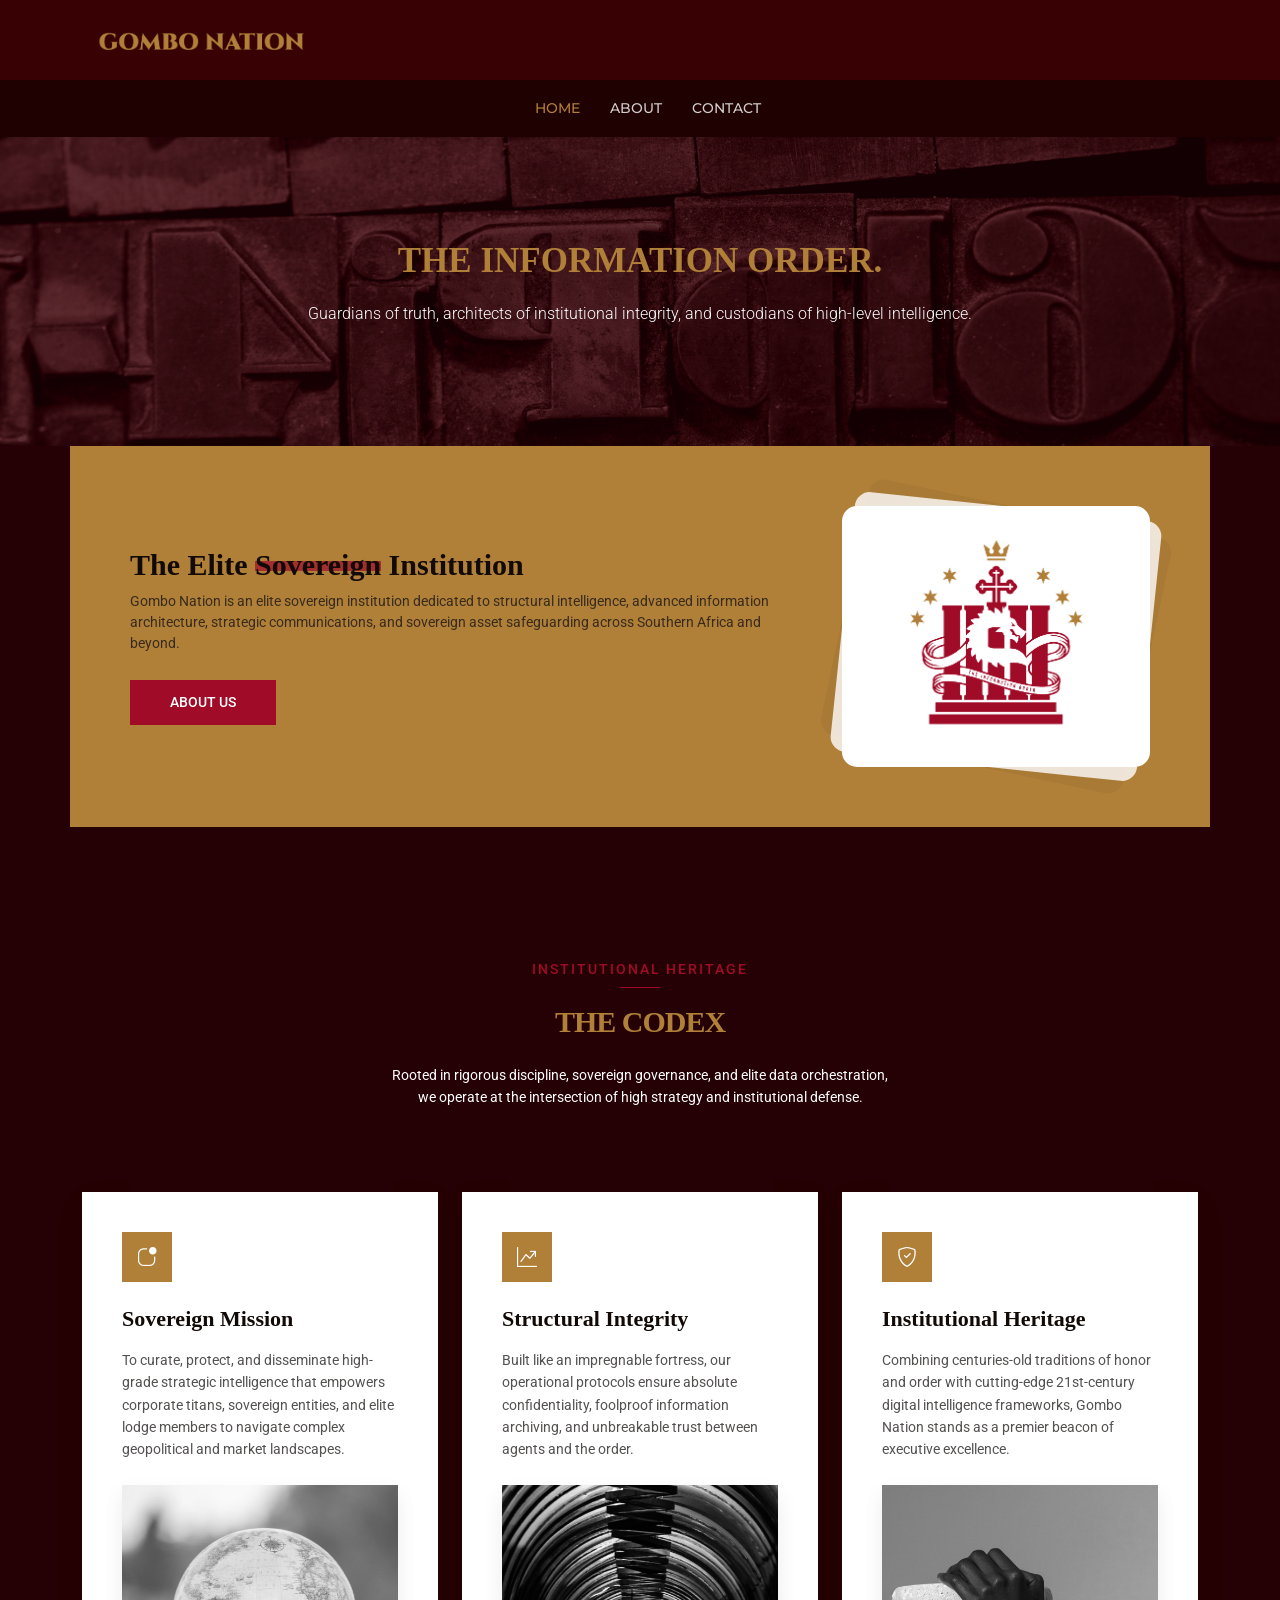
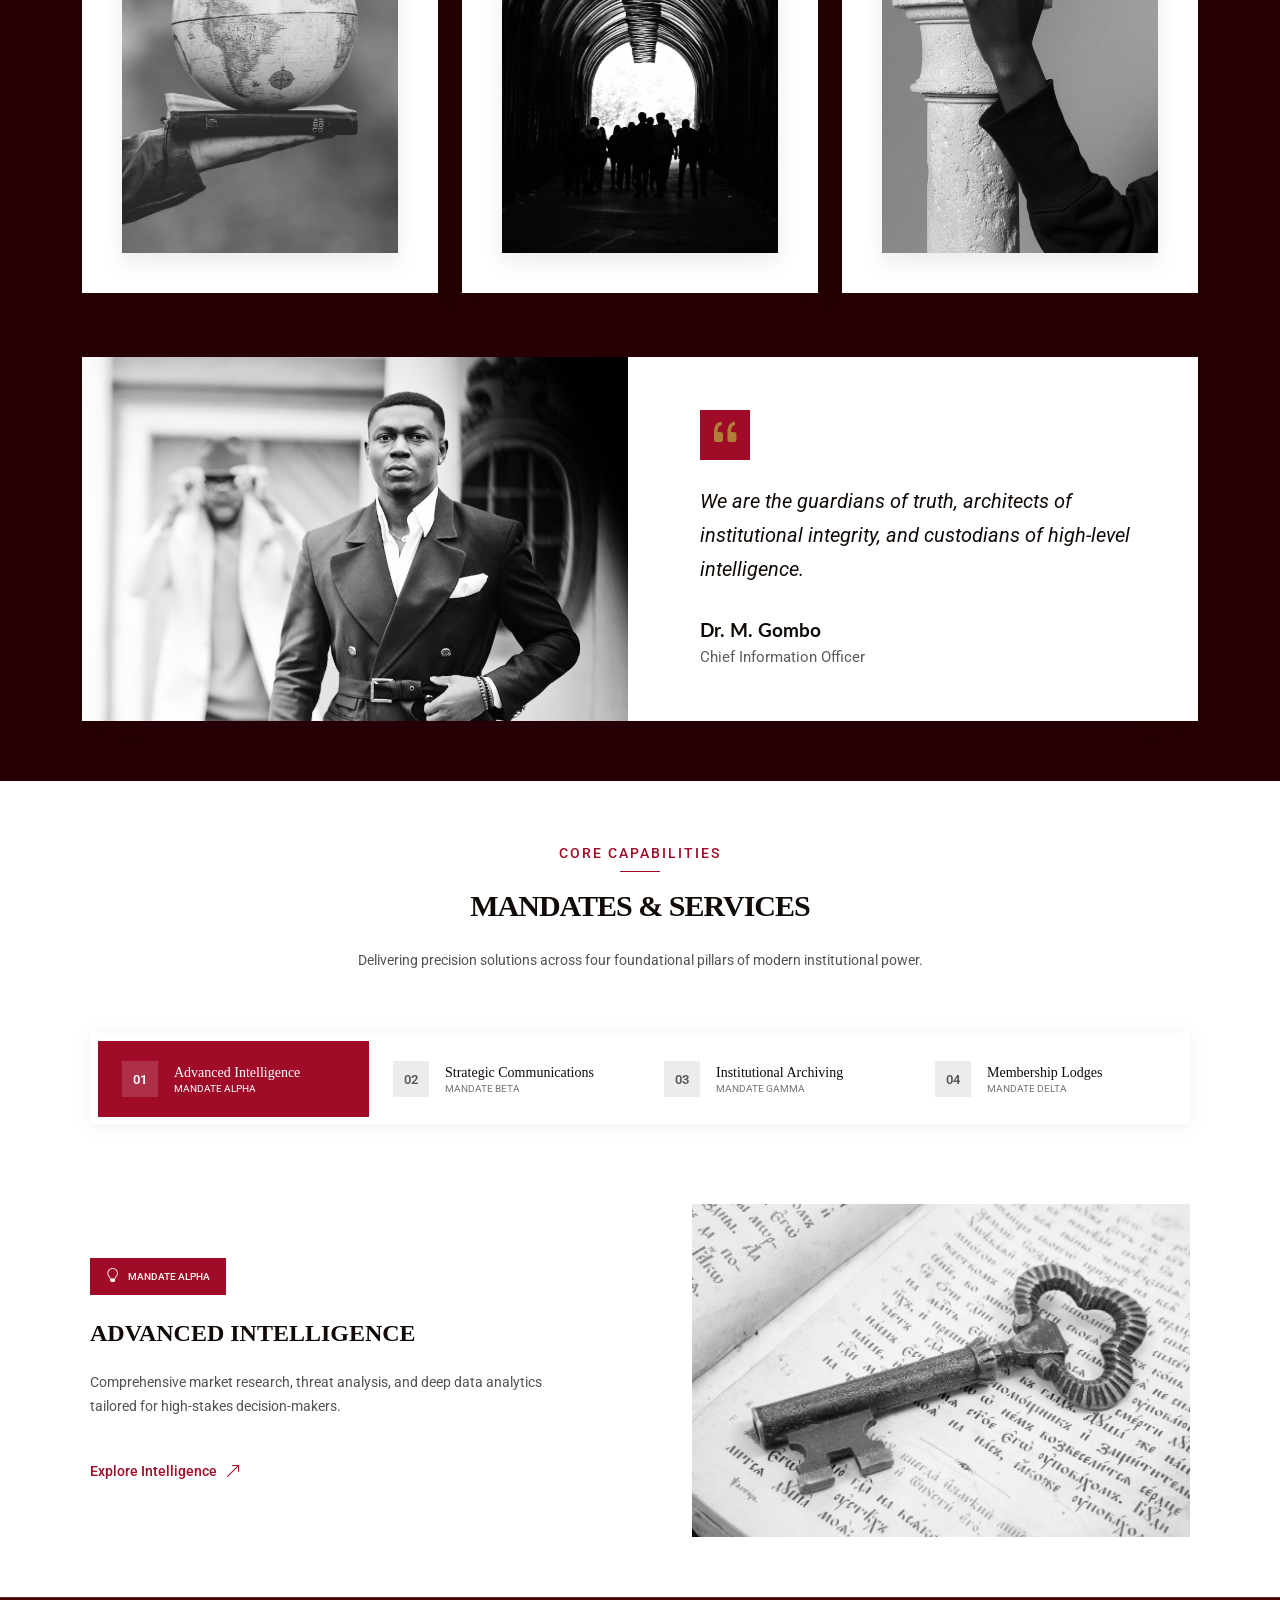
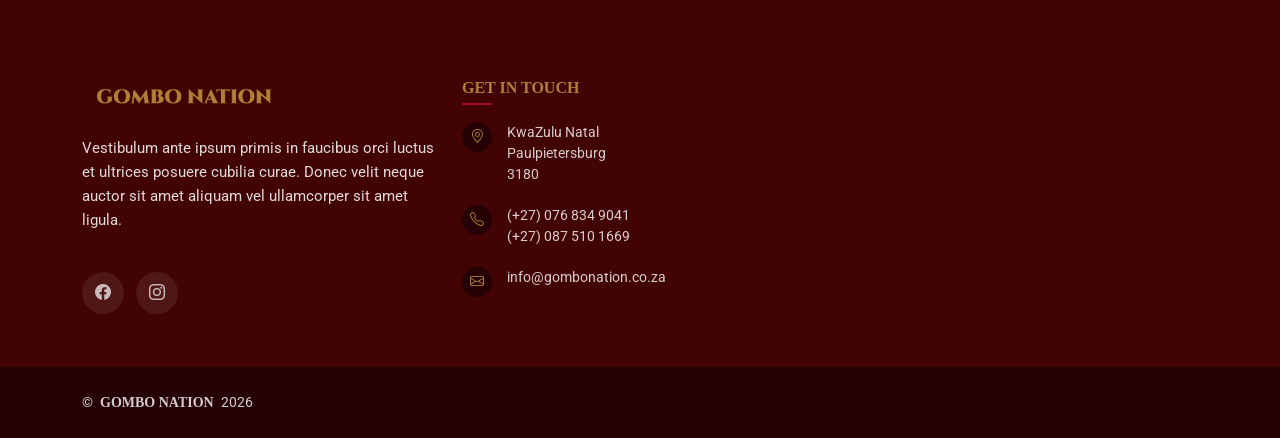
==== index.html @ 1f368f46 "g-web install" ====
<!DOCTYPE html>
<html lang="en">

<head>
  <meta charset="utf-8">
  <meta content="width=device-width, initial-scale=1.0" name="viewport">
  <title>Gombo Nation | The Information Order</title>
  <meta name="description" content="">
  <meta name="keywords" content="">

  <!-- Favicons -->
  <link href="assets/img/favicon.png" rel="icon">
  <link href="assets/img/apple-touch-icon.png" rel="apple-touch-icon">

  <!-- Fonts -->
  <link href="https://fonts.googleapis.com" rel="preconnect">
  <link href="https://fonts.gstatic.com" rel="preconnect" crossorigin>
  <link href="https://fonts.googleapis.com/css2?family=Roboto:ital,wght@0,100;0,300;0,400;0,500;0,700;0,900;1,100;1,300;1,400;1,500;1,700;1,900&family=Montserrat:ital,wght@0,100;0,200;0,300;0,400;0,500;0,600;0,700;0,800;0,900;1,100;1,200;1,300;1,400;1,500;1,600;1,700;1,800;1,900&family=Lato:ital,wght@0,100;0,300;0,400;0,700;0,900;1,100;1,300;1,400;1,700;1,900&display=swap" rel="stylesheet">

  <!-- Vendor CSS Files -->
  <link href="assets/vendor/bootstrap/css/bootstrap.min.css" rel="stylesheet">
  <link href="assets/vendor/bootstrap-icons/bootstrap-icons.css" rel="stylesheet">
  <link href="assets/vendor/aos/aos.css" rel="stylesheet">
  <link href="assets/vendor/swiper/swiper-bundle.min.css" rel="stylesheet">
  <link href="assets/vendor/glightbox/css/glightbox.min.css" rel="stylesheet">

  <!-- Main CSS File -->
  <link href="assets/css/main.css" rel="stylesheet">

</head>

<body class="index-page">

  <header id="header" class="header fixed-top">
    <div class="container-fluid container-xl position-relative">
      <div class="top-row d-flex align-items-center justify-content-between">
        <a href="index.html" class="logo d-flex align-items-center">
          <img src="assets/img/gnation-workmark.png" alt="gombo-nation-logo">
        </a>
      </div>
    </div>

    <div class="nav-wrap">
      <div class="container d-flex justify-content-center position-relative">
        <nav id="navmenu" class="navmenu">
          <ul style="text-transform: uppercase;">
            <li><a href="index.html" class="active">Home</a></li>
            <li><a href="about.html">About</a></li>
            <li><a href="contact.html">Contact</a></li>
          </ul>
          <i class="mobile-nav-toggle d-xl-none bi bi-list"></i>
        </nav>
      </div>
    </div>

  </header>

  <main class="main">

    <!-- Page Title -->
    <div class="page-title dark-background" data-aos="fade" style="background-image: url(assets/img/gnation-brand-bg-2.jpg);">
      <div class="container position-relative">
        <h1>The Information Order.</h1>
        <p class="statement">Guardians of truth, architects of institutional integrity, and custodians of high-level intelligence.</p>
      </div>
    </div><!-- End Page Title -->

    <!-- Call To Action Section -->
    <section id="call-to-action" class="call-to-action section">
      <div class="container" data-aos="zoom-out">
        <div class="row g-5">

          <div class="col-lg-8 col-md-6 content d-flex flex-column justify-content-center order-last order-md-first">
            <h3>The Elite <em>Sovereign</em> Institution</h3>
            <p>Gombo Nation is an elite sovereign institution dedicated to structural intelligence, advanced information architecture, strategic communications, and sovereign asset safeguarding across Southern Africa and beyond.</p>
            <a class="cta-btn align-self-start" href="about.html">About Us</a>
          </div>

          <div class="col-lg-4 col-md-6 order-first order-md-last d-flex align-items-center">
            <div class="img">
              <img src="assets/img/gombo-nation-official-logo-white.png" alt="gombo-nation-logo" class="img-fluid">
            </div>
          </div>

        </div>
      </div>
    </section><!-- /Call To Action Section -->

     <!-- Features Cards Section -->
    <section id="features-cards" class="features-cards section">

      <!-- Section Title -->
      <div class="container section-title" data-aos="fade-up">
        <span class="subtitle">Institutional Heritage</span>
        <h2>The Codex</h2>
        <p style="font-size: 14px;color:#ffffff;">Rooted in rigorous discipline, sovereign governance, and elite data orchestration, we operate at the intersection of high strategy and institutional defense.</p>
      </div><!-- End Section Title -->

      <div class="container" data-aos="fade-up" data-aos-delay="100">

        <div class="row g-4">
          <div class="col-lg-4" data-aos="fade-up" data-aos-delay="150">
            <div class="feature-card">
              <div class="feature-icon">
                <i class="bi bi-app-indicator"></i>
              </div>
              <h3>Sovereign Mission</h3>
              <p>To curate, protect, and disseminate high-grade strategic intelligence that empowers corporate titans, sovereign entities, and elite lodge members to navigate complex geopolitical and market landscapes.</p>
              <!-- <ul class="feature-benefits">
                <li><i class="bi bi-check-circle-fill"></i> Real-time data visualization</li>
                <li><i class="bi bi-check-circle-fill"></i> Customizable widgets</li>
                <li><i class="bi bi-check-circle-fill"></i> Interactive reports</li>
              </ul> -->
              <div class="feature-image">
                <img src="assets/img/the-codex-1.jpg" alt="Dashboard Interface" class="img-fluid" loading="lazy">
              </div>
            </div>
          </div>

          <div class="col-lg-4" data-aos="fade-up" data-aos-delay="200">
            <div class="feature-card">
              <div class="feature-icon">
                <i class="bi bi-graph-up-arrow"></i>
              </div>
              <h3>Structural Integrity</h3>
              <p>Built like an impregnable fortress, our operational protocols ensure absolute confidentiality, foolproof information archiving, and unbreakable trust between agents and the order.</p>
              <!-- <ul class="feature-benefits">
                <li><i class="bi bi-check-circle-fill"></i> Predictive analysis</li>
                <li><i class="bi bi-check-circle-fill"></i> Custom reporting</li>
                <li><i class="bi bi-check-circle-fill"></i> Data exploration</li>
              </ul> -->
              <div class="feature-image">
                <img src="assets/img/the-codex-2.jpg" alt="Analytics Tools" class="img-fluid" loading="lazy">
              </div>
            </div>
          </div>

          <div class="col-lg-4" data-aos="fade-up" data-aos-delay="250">
            <div class="feature-card">
              <div class="feature-icon">
                <i class="bi bi-shield-check"></i>
              </div>
              <h3>Institutional Heritage</h3>
              <p>Combining centuries-old traditions of honor and order with cutting-edge 21st-century digital intelligence frameworks, Gombo Nation stands as a premier beacon of executive excellence.</p>
              <!-- <ul class="feature-benefits">
                <li><i class="bi bi-check-circle-fill"></i> End-to-end encryption</li>
                <li><i class="bi bi-check-circle-fill"></i> Advanced access control</li>
                <li><i class="bi bi-check-circle-fill"></i> Compliance monitoring</li>
              </ul> -->
              <div class="feature-image">
                <img src="assets/img/the-codex-3.jpg" alt="Security Features" class="img-fluid" loading="lazy">
              </div>
            </div>
          </div>
        </div>

        <div class="feature-testimonial" data-aos="fade-up" data-aos-delay="300">
          <div class="row align-items-center">
            <div class="col-lg-6" data-aos="zoom-in">
              <div class="testimonial-image">
                <img src="assets/img/the-codex-4.jpg" alt="Testimonial" class="img-fluid">
              </div>
            </div>
            <div class="col-lg-6" data-aos="fade-up" data-aos-delay="200">
              <div class="testimonial-content">
                <div class="quote-icon">
                  <i class="bi bi-quote"></i>
                </div>
                <p>We are the guardians of truth, architects of institutional integrity, and custodians of high-level intelligence.</p>
                <div class="testimonial-author">
                  <h4>Dr. M. Gombo</h4>
                  <span>Chief Information Officer</span>
                </div>
              </div>
            </div>
          </div>
        </div>

      </div>

    </section><!-- /Features Cards Section -->

    <!-- Features Section -->
    <section id="features" class="features section">

      <!-- Section Title -->
      <div class="container section-title" data-aos="fade-up">
        <span class="subtitle">Core Capabilities</span>
        <h2>Mandates & Services</h2>
        <p>Delivering precision solutions across four foundational pillars of modern institutional power.</p>
      </div><!-- End Section Title -->

      <div class="container" data-aos="fade-up" data-aos-delay="100">

        <div class="tabs-wrapper">
          <div class="tabs-header" data-aos="fade-up" data-aos-delay="200">
            <ul class="nav nav-tabs">
              <li class="nav-item">
                <a class="nav-link active show" data-bs-toggle="tab" data-bs-target="#features-tab-1">
                  <div class="tab-content-preview">
                    <span class="tab-number">01</span>
                    <div class="tab-text">
                      <h6>Advanced Intelligence</h6>
                      <small>Mandate Alpha</small>
                    </div>
                  </div>
                </a>
              </li>
              <li class="nav-item">
                <a class="nav-link" data-bs-toggle="tab" data-bs-target="#features-tab-2">
                  <div class="tab-content-preview">
                    <span class="tab-number">02</span>
                    <div class="tab-text">
                      <h6>Strategic Communications</h6>
                      <small>Mandate Beta</small>
                    </div>
                  </div>
                </a>
              </li>
              <li class="nav-item">
                <a class="nav-link" data-bs-toggle="tab" data-bs-target="#features-tab-3">
                  <div class="tab-content-preview">
                    <span class="tab-number">03</span>
                    <div class="tab-text">
                      <h6>Institutional Archiving</h6>
                      <small>Mandate Gamma</small>
                    </div>
                  </div>
                </a>
              </li>
              <li class="nav-item">
                <a class="nav-link" data-bs-toggle="tab" data-bs-target="#features-tab-4">
                  <div class="tab-content-preview">
                    <span class="tab-number">04</span>
                    <div class="tab-text">
                      <h6>Membership Lodges</h6>
                      <small>Mandate Delta</small>
                    </div>
                  </div>
                </a>
              </li>
            </ul>
          </div>

          <div class="tab-content" data-aos="fade-up" data-aos-delay="300">

            <div class="tab-pane fade active show" id="features-tab-1">
              <div class="row align-items-center">
                <div class="col-lg-6">
                  <div class="content-area">
                    <div class="content-badge">
                      <i class="bi bi-lightbulb"></i>
                      <span>Mandate Alpha</span>
                    </div>
                    <h3>Advanced Intelligence</h3>
                    <p>Comprehensive market research, threat analysis, and deep data analytics tailored for high-stakes decision-makers.</p>

                    <a href="#" class="explore-link">
                      Explore Intelligence <i class="bi bi-arrow-up-right"></i>
                    </a>
                  </div>
                </div>
                <div class="col-lg-6">
                  <div class="visual-content">
                    <img src="assets/img/mandates-1.jpg" alt="" class="img-fluid">
                  </div>
                </div>
              </div>
            </div>

            <div class="tab-pane fade" id="features-tab-2">
              <div class="row align-items-center">
                <div class="col-lg-6">
                  <div class="content-area">
                    <div class="content-badge">
                      <i class="bi bi-compass"></i>
                      <span>Mandate Beta</span>
                    </div>
                    <h3>Strategic Communications</h3>
                    <p>Executive brand positioning, crisis management messaging, and sovereign-grade public relations orchestration.</p>

                    <a href="#" class="explore-link">
                      View Strategy <i class="bi bi-arrow-up-right"></i>
                    </a>
                  </div>
                </div>
                <div class="col-lg-6">
                  <div class="visual-content">
                    <img src="assets/img/mandates-2.jpg" alt="" class="img-fluid">
                  </div>
                </div>
              </div>
            </div>

            <div class="tab-pane fade" id="features-tab-3">
              <div class="row align-items-center">
                <div class="col-lg-6">
                  <div class="content-area">
                    <div class="content-badge">
                      <i class="bi bi-speedometer2"></i>
                      <span>Mandate Gamma</span>
                    </div>
                    <h3>Institutional Archiving</h3>
                    <p>Secure document curation, historical ledger preservation, and encrypted digital vault management systems.</p>

                     <a href="#" class="explore-link">
                      Check Performance <i class="bi bi-arrow-up-right"></i>
                    </a>
                  </div>
                </div>
                <div class="col-lg-6">
                  <div class="visual-content">
                    <img src="assets/img/mandates-3.jpg" alt="" class="img-fluid">
                  </div>
                </div>
              </div>
            </div>

            <div class="tab-pane fade" id="features-tab-4">
              <div class="row align-items-center">
                <div class="col-lg-6">
                  <div class="content-area">
                    <div class="content-badge">
                      <i class="bi bi-puzzle"></i>
                      <span>Mandate Delta</span>
                    </div>
                    <h3>Membership Lodges</h3>
                    <p>Exclusive network administration, agent credentialing, and high-level stakeholder summits across Southern Africa.</p>

                    <a href="#" class="explore-link">
                      Start Integration <i class="bi bi-arrow-up-right"></i>
                    </a>
                  </div>
                </div>
                <div class="col-lg-6">
                  <div class="visual-content">
                    <img src="assets/img/mandates-4.jpg" alt="" class="img-fluid">
                  </div>
                </div>
              </div>
            </div>

          </div>
        </div>

      </div>

    </section><!-- /Features Section -->

  </main>

  <footer id="footer" class="footer dark-background">

    <div class="container">
      <div class="row gy-5">

        <div class="col-lg-4">
          <div class="footer-content">
            <a href="index.html" class="logo d-flex align-items-center mb-4">
             <img src="assets/img/gnation-workmark.png" style="width:200px;" alt="gombo-nation-logo">
            </a>
            <p class="mb-4">Vestibulum ante ipsum primis in faucibus orci luctus et ultrices posuere cubilia curae. Donec velit neque auctor sit amet aliquam vel ullamcorper sit amet ligula.</p>
          
           <div class="social-links">
              <a href="#"><i class="bi bi-facebook"></i></a>
              <a href="#"><i class="bi bi-instagram"></i></a>
            </div>
          </div>
        </div>

        <div class="col-lg-4">
          <div class="footer-contact">
            <h4>Get in Touch</h4>
            <div class="contact-item">
              <div class="contact-icon">
                <i class="bi bi-geo-alt"></i>
              </div>
              <div class="contact-info">
                <p>KwaZulu Natal<br>Paulpietersburg<br>3180</p>
              </div>
            </div>

            <div class="contact-item">
              <div class="contact-icon">
                <i class="bi bi-telephone"></i>
              </div>
              <div class="contact-info">
                <p>(+27) 076 834 9041</p>
                <p> (+27) 087 510 1669</p>
              </div>
            </div>

            <div class="contact-item">
              <div class="contact-icon">
                <i class="bi bi-envelope"></i>
              </div>
              <div class="contact-info">
                <p>info@gombonation.co.za</p>
              </div>
            </div>

          </div>
        </div>

      </div>
    </div>

    <div class="footer-bottom">
      <div class="container">
        <div class="row align-items-center">
          <div class="col-lg-6">
            <div class="copyright">
              <p>© <strong class="px-1 sitename" style="font-family: Georgia, 'Times New Roman', Times, serif;text-transform: uppercase;">Gombo Nation</strong> <span>2026</span></p>
            </div>
          </div>
        </div>
      </div>
    </div>

  </footer>

  <!-- Scroll Top -->
  <a href="#" id="scroll-top" class="scroll-top d-flex align-items-center justify-content-center"><i class="bi bi-arrow-up-short"></i></a>

  <!-- Preloader -->
  <div id="preloader"></div>

  <!-- Vendor JS Files -->
  <script src="assets/vendor/bootstrap/js/bootstrap.bundle.min.js"></script>
  <script src="assets/vendor/php-email-form/validate.js"></script>
  <script src="assets/vendor/aos/aos.js"></script>
  <script src="assets/vendor/purecounter/purecounter_vanilla.js"></script>
  <script src="assets/vendor/swiper/swiper-bundle.min.js"></script>
  <script src="assets/vendor/imagesloaded/imagesloaded.pkgd.min.js"></script>
  <script src="assets/vendor/isotope-layout/isotope.pkgd.min.js"></script>
  <script src="assets/vendor/glightbox/js/glightbox.min.js"></script>

  <!-- Main JS File -->
  <script src="assets/js/main.js"></script>

</body>

</html>
---- assets/css/main.css ----
/*--------------------------------------------------------------
# Font & Color Variables
# Help: https://bootstrapmade.com/color-system/
--------------------------------------------------------------*/
/* Fonts */
:root {
  --default-font: "Roboto",  system-ui, -apple-system, "Segoe UI", Roboto, "Helvetica Neue", Arial, "Noto Sans", "Liberation Sans", sans-serif, "Apple Color Emoji", "Segoe UI Emoji", "Segoe UI Symbol", "Noto Color Emoji";
  --heading-font: "Lato",  sans-serif;
  --nav-font: "Montserrat",  sans-serif;
}

/* Global Colors - The following color variables are used throughout the website. Updating them here will change the color scheme of the entire website */
:root { 
  --background-color: #ffffff; /* Background color for the entire website, including individual sections */
  --default-color: #1a1715; /* Default color used for the majority of the text content across the entire website */
  --heading-color: #110a06; /* Color for headings, subheadings and title throughout the website */
  --accent-color: #a00b28; /* Accent color that represents your brand on the website. It's used for buttons, links, and other elements that need to stand out */
  --surface-color: #ffffff; /* The surface color is used as a background of boxed elements within sections, such as cards, icon boxes, or other elements that require a visual separation from the global background. */
  --contrast-color: #ffffff; /* Contrast color for text, ensuring readability against backgrounds of accent, heading, or default colors. */
}

/* Nav Menu Colors - The following color variables are used specifically for the navigation menu. They are separate from the global colors to allow for more customization options */
:root {
  --nav-color: rgba(255, 255, 255, 0.8);  /* The default color of the main navmenu links */
  --nav-hover-color: #a00b28; /* Applied to main navmenu links when they are hovered over or active */
  --nav-mobile-background-color: #ffffff; /* Used as the background color for mobile navigation menu */
  --nav-dropdown-background-color: #ffffff; /* Used as the background color for dropdown items that appear when hovering over primary navigation items */
  --nav-dropdown-color: #1a1715; /* Used for navigation links of the dropdown items in the navigation menu. */
  --nav-dropdown-hover-color: #a00b28; /* Similar to --nav-hover-color, this color is applied to dropdown navigation links when they are hovered over. */
}

/* Color Presets - These classes override global colors when applied to any section or element, providing reuse of the sam color scheme. */

.light-background {
  --background-color: #fffaf2;
  --surface-color: #ffffff;
}

.dark-background {
  --background-color: #410303;
  --default-color: #ffffff;
  --heading-color: #ffffff;
  --surface-color: #252626;
  --contrast-color: #ffffff;
}

/* Smooth scroll */
:root {
  scroll-behavior: smooth;
}

/*--------------------------------------------------------------
# General Styling & Shared Classes
--------------------------------------------------------------*/
body {
  color: var(--default-color);
  background-color: var(--background-color);
  font-family: var(--default-font);
}

a {
  color: var(--accent-color);
  text-decoration: none;
  transition: 0.3s;
}

a:hover {
  color: color-mix(in srgb, var(--accent-color), transparent 25%);
  text-decoration: none;
}

h1,
h2,
h3,
h4,
h5,
h6 {
  color: var(--heading-color);
  font-family: var(--heading-font);
}

/*--------------------------------------------------------------
# Global Header
--------------------------------------------------------------*/
.header {
  --background-color: rgba(255, 255, 255, 0);
  --default-color: #ffffff;
  --heading-color: #ffffff;
  color: var(--default-color);
  background-color: #380205;
  transition: all 0.5s;
  z-index: 997;
  padding: 20px 0 0 0;
}

.header .top-row {
  padding-bottom: 10px;
}

.header .top-row .logo {
  text-decoration: none;
}

.header .top-row .logo img {
  max-height: 40px;
  margin-right: 10px;
}

.header .top-row .logo .sitename {
  font-size: 28px;
  font-weight: 400;
  color: var(--heading-color);
  font-family: var(--heading-font);
  margin: 0;
}

.header .social-links a {
  color: var(--heading-color);
  padding: 0 8px;
  display: inline-block;
  font-size: 18px;
  transition: 0.3s;
}

.header .social-links a:hover {
  color: var(--accent-color);
}

@media (max-width: 1200px) {
  .header .social-links {
    padding-right: 40px;
  }
}

.header .nav-wrap {
  background-color: color-mix(in srgb, #070000, transparent 50%);
  margin-top: 10px;
  display: flex;
  justify-content: center;
}

.header .mobile-nav-toggle {
  position: fixed;
  top: 20px;
  right: 5px;
}

/* Global Header on Scroll
------------------------------*/
.scrolled .header {
  --background-color: #1a1715;
}

/*--------------------------------------------------------------
# Navigation Menu
--------------------------------------------------------------*/
/* Navmenu - Desktop */
@media (min-width: 1200px) {
  .navmenu {
    padding: 0;
  }

  .navmenu ul {
    margin: 0;
    padding: 0;
    display: flex;
    list-style: none;
    align-items: center;
  }

  .navmenu li {
    position: relative;
  }

  .navmenu a,
  .navmenu a:focus {
    color: var(--nav-color);
    padding: 18px 15px;
    font-size: 14px;
    font-family: var(--nav-font);
    text-transform: uppercase;
    font-weight: 500;
    display: flex;
    align-items: center;
    justify-content: space-between;
    white-space: nowrap;
    transition: 0.3s;
  }

  .navmenu a i,
  .navmenu a:focus i {
    font-size: 14px;
    line-height: 0;
    margin-left: 5px;
    transition: 0.3s;
  }

  .navmenu li:last-child a {
    padding-right: 0;
  }

  .navmenu li:hover>a,
  .navmenu .active,
  .navmenu .active:focus {
    color: #b07f38;
  }

  .navmenu .dropdown ul {
    margin: 0;
    padding: 10px 0;
    background: var(--nav-dropdown-background-color);
    display: block;
    position: absolute;
    visibility: hidden;
    left: 14px;
    top: 130%;
    opacity: 0;
    transition: 0.3s;
    border-radius: 4px;
    z-index: 99;
    box-shadow: 0px 0px 30px rgba(0, 0, 0, 0.1);
  }

  .navmenu .dropdown ul li {
    min-width: 200px;
  }

  .navmenu .dropdown ul a {
    padding: 10px 20px;
    font-size: 14px;
     text-transform: uppercase;
    color: #b07f38;
  }

  .navmenu .dropdown ul a i {
    font-size: 14px;
  }

  .navmenu .dropdown ul a:hover,
  .navmenu .dropdown ul .active:hover,
  .navmenu .dropdown ul li:hover>a {
    color: #b07f38;
  }

  .navmenu .dropdown:hover>ul {
    opacity: 1;
    top: 100%;
    visibility: visible;
  }

  .navmenu .dropdown .dropdown ul {
    top: 0;
    left: -90%;
    visibility: hidden;
  }

  .navmenu .dropdown .dropdown:hover>ul {
    opacity: 1;
    top: 0;
    left: -100%;
    visibility: visible;
  }
}

/* Navmenu - Mobile */
@media (max-width: 1199px) {
  .mobile-nav-toggle {
    color: var(--nav-color);
    font-size: 28px;
    line-height: 0;
    margin-right: 10px;
    cursor: pointer;
    transition: color 0.3s;
  }

  .navmenu {
    padding: 0;
    z-index: 9997;
  }

  .navmenu ul {
    display: none;
    list-style: none;
    position: absolute;
    inset: 60px 20px 20px 20px;
    padding: 10px 0;
    margin: 0;
    border-radius: 6px;
    background-color:#380205;
    overflow-y: auto;
    transition: 0.3s;
    z-index: 9998;
    box-shadow: 0px 0px 30px rgba(0, 0, 0, 0.1);
  }

  .navmenu a,
  .navmenu a:focus {
    color: #b07f38;
    padding: 10px 20px;
    font-family: var(--nav-font);
    text-transform: uppercase;
    font-size: 14px;
    font-weight: 500;
    display: flex;
    align-items: center;
    justify-content: space-between;
    white-space: nowrap;
    transition: 0.3s;
  }

  .navmenu a i,
  .navmenu a:focus i {
    font-size: 14px;
    line-height: 0;
    margin-left: 5px;
    width: 30px;
    height: 30px;
    display: flex;
    align-items: center;
    justify-content: center;
    border-radius: 50%;
    transition: 0.3s;
    background-color: color-mix(in srgb, var(--accent-color), transparent 90%);
  }

  .navmenu a i:hover,
  .navmenu a:focus i:hover {
    background-color: var(--accent-color);
    color: var(--contrast-color);
  }

  .navmenu a:hover,
  .navmenu .active,
  .navmenu .active:focus {
    color: var(--nav-dropdown-hover-color);
  }

  .navmenu .active i,
  .navmenu .active:focus i {
    background-color: var(--accent-color);
    color: var(--contrast-color);
    transform: rotate(180deg);
  }

  .navmenu .dropdown ul {
    position: static;
    display: none;
    z-index: 99;
    padding: 10px 0;
    margin: 10px 20px;
    background-color: var(--nav-dropdown-background-color);
    border: 1px solid color-mix(in srgb, var(--default-color), transparent 90%);
    box-shadow: none;
    transition: all 0.5s ease-in-out;
  }

  .navmenu .dropdown ul ul {
    background-color: rgba(33, 37, 41, 0.1);
  }

  .navmenu .dropdown>.dropdown-active {
    display: block;
    background-color: rgba(33, 37, 41, 0.03);
  }

  .mobile-nav-active {
    overflow: hidden;
  }

  .mobile-nav-active .mobile-nav-toggle {
    color: #fff;
    position: absolute;
    font-size: 32px;
    top: 15px;
    right: 15px;
    margin-right: 0;
    z-index: 9999;
  }

  .mobile-nav-active .navmenu {
    position: fixed;
    overflow: hidden;
    inset: 0;
    background: rgba(33, 37, 41, 0.8);
    transition: 0.3s;
  }

  .mobile-nav-active .navmenu>ul {
    display: block;
  }
}

/*--------------------------------------------------------------
# Global Footer
--------------------------------------------------------------*/
.footer {
  color: var(--default-color);
  background: var(--background-color);
  font-size: 14px;
  padding: 80px 0 0;
  position: relative;
  border-top: 1px solid color-mix(in srgb, var(--default-color), transparent 85%);
}

.footer .footer-content .logo {
  line-height: 1;
}

.footer .footer-content .logo span {
  color: var(--heading-color);
  font-size: 28px;
  font-weight: 700;
  letter-spacing: 0.5px;
  font-family: var(--heading-font);
}

.footer .footer-content p {
  font-size: 15px;
  line-height: 1.6;
  color: color-mix(in srgb, var(--default-color), transparent 15%);
}

.footer .newsletter-form {
  margin-top: 30px;
}

.footer .newsletter-form h5 {
  color: var(--heading-color);
  font-size: 16px;
  font-weight: 600;
  margin-bottom: 15px;
  font-family: var(--heading-font);
}

.footer .newsletter-form .input-group {
  position: relative;
  display: flex;
  border-radius: 50px;
  overflow: hidden;
  box-shadow: 0 2px 10px color-mix(in srgb, var(--default-color), transparent 90%);
}

.footer .newsletter-form input[type=email] {
  flex: 1;
  padding: 12px 20px;
  border: none;
  background-color: var(--surface-color);
  color: var(--default-color);
  font-size: 14px;
}

.footer .newsletter-form input[type=email]:focus {
  outline: none;
  box-shadow: none;
}

.footer .newsletter-form input[type=email]::placeholder {
  color: color-mix(in srgb, var(--default-color), transparent 60%);
}

.footer .newsletter-form .btn-subscribe {
  background-color: var(--accent-color);
  color: var(--contrast-color);
  border: none;
  padding: 12px 20px;
  cursor: pointer;
  transition: 0.3s;
}

.footer .newsletter-form .btn-subscribe:hover {
  background-color: color-mix(in srgb, var(--accent-color), black 10%);
}

.footer .newsletter-form .btn-subscribe i {
  font-size: 16px;
}

.footer .newsletter-form .loading,
.footer .newsletter-form .error-message,
.footer .newsletter-form .sent-message {
  font-size: 13px;
  margin-top: 8px;
}

.footer h4 {
  color: #b07f38;
  font-size: 16px;
  font-weight: 600;
  margin-bottom: 25px;
  position: relative;
  font-family: var(--heading-font);
  text-transform: uppercase;
  font-family: Georgia, 'Times New Roman', Times, serif;
}

.footer h4:after {
  content: "";
  position: absolute;
  left: 0;
  bottom: -8px;
  width: 30px;
  height: 2px;
  background-color: var(--accent-color);
}

.footer .footer-links ul {
  list-style: none;
  padding: 0;
  margin: 0;
}

.footer .footer-links ul li {
  padding: 8px 0;
  display: flex;
  align-items: center;
  transition: 0.3s;
}

.footer .footer-links ul li:hover {
  transform: translateX(5px);
}

.footer .footer-links ul a {
  color: color-mix(in srgb, var(--default-color), transparent 25%);
  text-decoration: none;
  display: flex;
  align-items: center;
  font-size: 14px;
  transition: 0.3s;
}

.footer .footer-links ul a:hover {
  color: var(--accent-color);
}

.footer .footer-links ul a i {
  margin-right: 8px;
  font-size: 12px;
  color: var(--accent-color);
}

.footer .footer-contact .contact-item {
  display: flex;
  align-items: flex-start;
  margin-bottom: 20px;
}

.footer .footer-contact .contact-item .contact-icon {
  width: 30px;
  height: 30px;
  background-color: #250004;
  border-radius: 50%;
  display: flex;
  align-items: center;
  justify-content: center;
  margin-right: 15px;
  flex-shrink: 0;
}

.footer .footer-contact .contact-item .contact-icon i {
  color: #b07f38;
  font-size: 14px;
  font-weight: 600;
}

.footer .footer-contact .contact-item .contact-info p {
  margin: 0;
  color: color-mix(in srgb, var(--default-color), transparent 20%);
  font-size: 14px;
  line-height: 1.5;
}

.footer .social-links {
  display: flex;
  gap: 12px;
  margin-top: 40px;
}

.footer .social-links a {
  width: 42px;
  height: 42px;
  background-color: color-mix(in srgb, var(--default-color), transparent 92%);
  color: color-mix(in srgb, var(--default-color), transparent 30%);
  display: flex;
  align-items: center;
  justify-content: center;
  border-radius: 50%;
  transition: 0.3s;
  text-decoration: none;
}

.footer .social-links a:hover {
  background-color: #410303;
  color: #b07f38;
  transform: translateY(-3px);
}

.footer .social-links a i {
  font-size: 16px;
}

.footer .footer-bottom {
  margin-top: 50px;
  padding: 25px 0;
  background-color: #250004;
}

.footer .footer-bottom .copyright p {
  margin: 0;
  font-size: 14px;
  color: color-mix(in srgb, var(--default-color), transparent 20%);
}

@media (max-width: 991px) {
  .footer .footer-bottom .copyright p {
    text-align: center;
    margin-bottom: 15px;
  }
}

.footer .footer-bottom .footer-bottom-links {
  text-align: right;
  margin-bottom: 8px;
}

@media (max-width: 991px) {
  .footer .footer-bottom .footer-bottom-links {
    text-align: center;
    margin-bottom: 10px;
  }
}

.footer .footer-bottom .footer-bottom-links a {
  color: color-mix(in srgb, var(--default-color), transparent 30%);
  font-size: 13px;
  margin-left: 20px;
  text-decoration: none;
}

.footer .footer-bottom .footer-bottom-links a:first-child {
  margin-left: 0;
}

.footer .footer-bottom .footer-bottom-links a:hover {
  color: var(--accent-color);
}

@media (max-width: 991px) {
  .footer .footer-bottom .footer-bottom-links a {
    margin: 0 10px;
  }
}

.footer .footer-bottom .credits {
  text-align: right;
  font-size: 13px;
  color: color-mix(in srgb, var(--default-color), transparent 40%);
}

@media (max-width: 991px) {
  .footer .footer-bottom .credits {
    text-align: center;
  }
}

.footer .footer-bottom .credits a {
  color: var(--accent-color);
  text-decoration: none;
}

.footer .footer-bottom .credits a:hover {
  text-decoration: underline;
}

@media (max-width: 768px) {
  .footer {
    padding: 60px 0 0;
  }

  .footer .footer-content {
    text-align: center;
    margin-bottom: 40px;
  }

  .footer .footer-links,
  .footer .footer-contact {
    margin-bottom: 40px;
  }
}

input[type=text],
input[type=email],
textarea {
  color: var(--default-color);
  background-color: var(--surface-color);
  font-size: 14px;
  border-color: color-mix(in srgb, var(--default-color), transparent 80%);
}

input[type=text]:focus,
input[type=email]:focus,
textarea:focus {
  border-color: var(--accent-color);
}

input[type=text]::placeholder,
input[type=email]::placeholder,
textarea::placeholder {
  color: color-mix(in srgb, var(--default-color), transparent 70%);
}

/*--------------------------------------------------------------
# Preloader
--------------------------------------------------------------*/
#preloader {
  position: fixed;
  inset: 0;
  z-index: 999999;
  overflow: hidden;
  background: var(--background-color);
  transition: all 0.6s ease-out;
}

#preloader:before {
  content: "";
  position: fixed;
  top: calc(50% - 30px);
  left: calc(50% - 30px);
  border: 6px solid #ffffff;
  border-color: var(--accent-color) transparent var(--accent-color) transparent;
  border-radius: 50%;
  width: 60px;
  height: 60px;
  animation: animate-preloader 1.5s linear infinite;
}

@keyframes animate-preloader {
  0% {
    transform: rotate(0deg);
  }

  100% {
    transform: rotate(360deg);
  }
}

/*--------------------------------------------------------------
# Scroll Top Button
--------------------------------------------------------------*/
.scroll-top {
  position: fixed;
  visibility: hidden;
  opacity: 0;
  right: 15px;
  bottom: 15px;
  z-index: 99999;
  background-color: var(--accent-color);
  width: 40px;
  height: 40px;
  border-radius: 4px;
  transition: all 0.4s;
}

.scroll-top i {
  font-size: 24px;
  color: var(--contrast-color);
  line-height: 0;
}

.scroll-top:hover {
  background-color: #410303;
  color: var(--contrast-color);
}

.scroll-top.active {
  visibility: visible;
  opacity: 1;
}

/*--------------------------------------------------------------
# Disable aos animation delay on mobile devices
--------------------------------------------------------------*/
@media screen and (max-width: 768px) {
  [data-aos-delay] {
    transition-delay: 0 !important;
  }
}

/*--------------------------------------------------------------
# Global Page Titles & Breadcrumbs
--------------------------------------------------------------*/
.page-title {
  color: var(--default-color);
  background-color: var(--background-color);
  background-size: cover;
  background-position: center;
  background-repeat: no-repeat;
  padding: 200px 0 80px 0;
  text-align: center;
  position: relative;
}

.page-title:before {
  content: "";
  background-color: color-mix(in srgb, #250004, transparent 50%);
  position: absolute;
  inset: 0;
}

.page-title h1 {
  color: #b07f38;
  font-size: 35px;
  font-weight: 600;
  margin-top: 40px;
  margin-bottom: 20px;
  font-family: Georgia, 'Times New Roman', Times, serif !important;
  text-transform: uppercase;
}

.page-title p {
  font-weight: 300;
  margin-bottom: 40px;
}

/* .page-title .statement {
  margin-bottom: 200px;
} */

.page-title .breadcrumbs ol {
  display: flex;
  flex-wrap: wrap;
  list-style: none;
  justify-content: center;
  padding: 0;
  margin: 0;
  font-size: 12px;
  font-weight: 400;
  margin-top: 60px;
  margin-bottom: 60px;
  text-transform: uppercase;
}

.page-title .breadcrumbs ol li+li {
  padding-left: 10px;
}

.page-title .breadcrumbs ol li+li::before {
  content: "/";
  display: inline-block;
  padding-right: 10px;
  color: color-mix(in srgb, var(--default-color), transparent 50%);
}

/*--------------------------------------------------------------
# Global Sections
--------------------------------------------------------------*/
section,
.section {
  color: var(--default-color);
  background-color: var(--background-color);
  padding: 60px 0;
  scroll-margin-top: 133px;
  overflow: clip;
}

@media (max-width: 1199px) {

  section,
  .section {
    scroll-margin-top: 73px;
  }
}

/*--------------------------------------------------------------
# Global Section Titles
--------------------------------------------------------------*/
.section-title {
  text-align: center;
  padding-bottom: 60px;
  position: relative;
}

.section-title h2 {
  font-size: 30px;
  font-weight: 600;
  line-height: 1.2;
  color: var(--heading-color);
  margin-bottom: 1.5rem;
  letter-spacing: -1px;
  font-family: Georgia, 'Times New Roman', Times, serif;
  text-transform: uppercase;
}

@media (max-width: 768px) {
  .section-title h2 {
    font-size: 2.5rem;
  }
}

.section-title .subtitle {
  display: inline-block;
  font-size: 0.875rem;
  font-weight: 500;
  color: var(--accent-color);
  text-transform: uppercase;
  letter-spacing: 2px;
  margin-bottom: 1.5rem;
  position: relative;
}

.section-title .subtitle::after {
  content: "";
  position: absolute;
  bottom: -8px;
  left: 50%;
  transform: translateX(-50%);
  width: 40px;
  height: 1px;
  background: var(--accent-color);
}

.section-title p {
  font-size: 14PX;
  line-height: 1.8;
  color: color-mix(in srgb, var(--default-color), transparent 25%);
  max-width: 900px;
  margin: 0 auto;
  text-wrap: balance;
}

/*--------------------------------------------------------------
# Hero Section
--------------------------------------------------------------*/
.hero {
  padding: 120px 0 60px 0;
  min-height: 100vh;
  position: relative;
  display: flex;
  align-items: center;
  overflow: hidden;
}

.hero .hero-content {
  width: 100%;
  position: relative;
  display: flex;
  align-items: center;
  z-index: 3;
}

.hero .video-background {
  position: absolute;
  top: 0;
  left: 0;
  width: 100%;
  height: 100%;
  z-index: 1;
}

.hero .video-background video {
  width: 100%;
  height: 100%;
  object-fit: cover;
}

.hero .video-overlay {
  position: absolute;
  top: 0;
  left: 0;
  width: 100%;
  height: 100%;
  background: color-mix(in srgb, var(--background-color), transparent 20%);
  z-index: 2;
}

.hero h1 {
  font-size: 3.5rem;
  font-weight: 700;
  margin-bottom: 1.5rem;
  line-height: 1.2;
}

@media (max-width: 768px) {
  .hero h1 {
    font-size: 2.5rem;
  }
}

@media (max-width: 576px) {
  .hero h1 {
    font-size: 2rem;
  }
}

.hero p {
  font-size: 1.25rem;
  margin-bottom: 2.5rem;
  color: color-mix(in srgb, var(--default-color), transparent 30%);
  line-height: 1.6;
}

@media (max-width: 768px) {
  .hero p {
    font-size: 1.1rem;
    margin-bottom: 2rem;
  }
}

.hero .hero-buttons {
  display: flex;
  gap: 1rem;
  justify-content: center;
  flex-wrap: wrap;
}

.hero .hero-buttons .btn {
  padding: 0.875rem 2rem;
  font-weight: 600;
  border-radius: 50px;
  transition: all 0.3s ease;
  text-decoration: none;
  border: 2px solid transparent;
  font-size: 1rem;
}

.hero .hero-buttons .btn.btn-primary {
  background-color: var(--accent-color);
  color: var(--contrast-color);
  border-color: var(--accent-color);
}

.hero .hero-buttons .btn.btn-primary:hover {
  background-color: color-mix(in srgb, var(--accent-color), black 15%);
  border-color: color-mix(in srgb, var(--accent-color), black 15%);
  transform: translateY(-2px);
}

.hero .hero-buttons .btn.btn-outline {
  background-color: transparent;
  color: color-mix(in srgb, var(--default-color), transparent 20%);
  border-color: color-mix(in srgb, var(--default-color), transparent 50%);
}

.hero .hero-buttons .btn.btn-outline:hover {
  transform: translateY(-2px);
  border-color: var(--accent-color);
  color: var(--accent-color);
}

@media (max-width: 576px) {
  .hero .hero-buttons .btn {
    padding: 0.75rem 1.5rem;
    font-size: 0.9rem;
  }
}

@media (max-width: 992px) {
  .hero {
    padding: 80px 0;
    min-height: 80vh;
  }

  .hero .hero-content {
    min-height: 80vh;
  }
}

/*--------------------------------------------------------------
# About Section
--------------------------------------------------------------*/
.about {
  padding-top: 60px;
  background-color: var(--background-color);
  padding-bottom: 20px;
}

.about .content h2 {
  font-family: var(--heading-font);
  font-size: 2.5rem;
  font-weight: 300;
  line-height: 1.3;
  color: var(--heading-color);
  margin-bottom: 2rem;
  letter-spacing: -0.02em;
}

@media (max-width: 768px) {
  .about .content h2 {
    font-size: 2rem;
  }
}

.about .content p {
  font-size: 1.125rem;
  line-height: 1.8;
  color: var(--default-color);
  margin-bottom: 2rem;
}

.about .content p.lead {
  font-size: 1.25rem;
  font-weight: 300;
  color: color-mix(in srgb, var(--default-color), transparent 10%);
  margin-bottom: 2.5rem;
}

.about .stats-wrapper {
  display: flex;
  gap: 3rem;
  margin: 3rem 0;
  padding: 2.5rem 0;
  border-top: 1px solid color-mix(in srgb, var(--default-color), transparent 90%);
  border-bottom: 1px solid color-mix(in srgb, var(--default-color), transparent 90%);
}

@media (max-width: 576px) {
  .about .stats-wrapper {
    flex-direction: column;
    gap: 2rem;
    text-align: center;
  }
}

.about .stats-wrapper .stat-item {
  display: flex;
  flex-direction: column;
}

.about .stats-wrapper .stat-item .number {
  font-size: 3rem;
  font-weight: 200;
  color: var(--accent-color);
  line-height: 1;
  margin-bottom: 0.5rem;
}

.about .stats-wrapper .stat-item .label {
  font-size: 0.875rem;
  color: color-mix(in srgb, var(--default-color), transparent 30%);
  text-transform: uppercase;
  letter-spacing: 0.1em;
  font-weight: 500;
}

.about .cta-wrapper {
  margin-top: 2.5rem;
}

.about .cta-wrapper .btn-link {
  display: inline-flex;
  align-items: center;
  gap: 0.5rem;
  font-size: 1.125rem;
  color: var(--accent-color);
  text-decoration: none;
  font-weight: 400;
  transition: all 0.3s ease;
}

.about .cta-wrapper .btn-link i {
  transition: transform 0.3s ease;
}

.about .cta-wrapper .btn-link:hover {
  color: color-mix(in srgb, var(--accent-color), transparent 20%);
}

.about .cta-wrapper .btn-link:hover i {
  transform: translateX(4px);
}

.about .image-wrapper {
  position: relative;
  padding-left: 2rem;
}

@media (max-width: 992px) {
  .about .image-wrapper {
    padding-left: 0;
    margin-top: 3rem;
  }
}

.about .image-wrapper img {
  border-radius: 8px;
  box-shadow: 0 20px 60px color-mix(in srgb, var(--default-color), transparent 85%);
}

.about .image-wrapper .floating-element {
  position: absolute;
  bottom: -2rem;
  left: -2rem;
  background-color: var(--surface-color);
  padding: 2rem;
  border-radius: 12px;
  max-width: 320px;
  box-shadow: 0 20px 60px color-mix(in srgb, var(--default-color), transparent 80%);
}

@media (max-width: 992px) {
  .about .image-wrapper .floating-element {
    position: static;
    margin-top: 2rem;
    max-width: none;
  }
}

.about .image-wrapper .floating-element .quote-content blockquote {
  font-size: 1rem;
  line-height: 1.6;
  color: var(--default-color);
  margin-bottom: 1rem;
  font-style: italic;
  font-weight: 300;
}

.about .image-wrapper .floating-element .quote-content cite {
  font-size: 0.875rem;
  color: color-mix(in srgb, var(--default-color), transparent 40%);
  font-style: normal;
  font-weight: 500;
}

@media (max-width: 992px) {
  .about {
    padding: 80px 0;
  }
}

@media (max-width: 576px) {
  .about {
    padding: 60px 0;
  }
}

/*--------------------------------------------------------------
# Clients Section
--------------------------------------------------------------*/
.clients {
  padding-top: 30px;
  padding-bottom: 60px;
}

.clients .client-item {
  padding: 1.5rem;
  text-align: center;
  height: 100%;
  background-color: var(--surface-color);
  border-radius: 8px;
  border: 1px solid color-mix(in srgb, var(--default-color), transparent 90%);
  transition: all 0.3s ease-in-out;
  display: flex;
  align-items: center;
  justify-content: center;
}

.clients .client-item img {
  max-width: 100%;
  transition: all 0.3s ease-in-out;
  filter: grayscale(100);
  opacity: 0.8;
}

.clients .client-item:hover {
  transform: translateY(-5px);
  border-color: var(--accent-color);
}

.clients .client-item:hover img {
  filter: grayscale(0);
  opacity: 1;
}

@media (max-width: 1199px) {
  .clients .client-item {
    padding: 1.25rem;
  }
}

@media (max-width: 767px) {
  .clients .client-item {
    padding: 1rem;
  }
}

/*--------------------------------------------------------------
# Features Section
--------------------------------------------------------------*/
.features .tabs-wrapper {
  max-width: 1100px;
  margin: 0 auto;
}

.features .tabs-header {
  margin-bottom: 80px;
}

@media (max-width: 768px) {
  .features .tabs-header {
    margin-bottom: 60px;
  }
}

.features .tabs-header .nav-tabs {
  border: none;
  justify-content: center;
  gap: 0;
  background: var(--surface-color);
  border-radius: 0px;
  padding: 8px;
  box-shadow: 0 2px 20px color-mix(in srgb, var(--default-color), transparent 94%);
}

@media (max-width: 768px) {
  .features .tabs-header .nav-tabs {
    flex-direction: column;
    gap: 4px;
  }
}

.features .tabs-header .nav-tabs .nav-item {
  flex: 1;
  cursor: pointer;
}

@media (max-width: 768px) {
  .features .tabs-header .nav-tabs .nav-item {
    flex: none;
    width: 100%;
  }
}

.features .tabs-header .nav-tabs .nav-link {
  border: none;
  background: transparent;
  padding: 0;
  border-radius: 0px;
  transition: all 0.3s ease;
  position: relative;
  overflow: hidden;
}

.features .tabs-header .nav-tabs .nav-link.active {
  background: #a00b28;
}

.features .tabs-header .nav-tabs .nav-link.active .tab-content-preview .tab-number {
  color: var(--contrast-color);
  background: color-mix(in srgb, var(--contrast-color), transparent 85%);
}

.features .tabs-header .nav-tabs .nav-link.active .tab-content-preview .tab-text h6,
.features .tabs-header .nav-tabs .nav-link.active .tab-content-preview .tab-text small {
  color: var(--contrast-color);
}

.features .tabs-header .nav-tabs .nav-link:hover:not(.active) {
  background: color-mix(in srgb, var(--accent-color), transparent 95%);
}

.features .tabs-header .nav-tabs .nav-link:hover:not(.active) .tab-content-preview .tab-number {
  background: color-mix(in srgb, var(--accent-color), transparent 85%);
  color: var(--accent-color);
}

.features .tabs-header .nav-tabs .nav-link .tab-content-preview {
  display: flex;
  align-items: center;
  gap: 16px;
  padding: 20px 24px;
}

@media (max-width: 768px) {
  .features .tabs-header .nav-tabs .nav-link .tab-content-preview {
    padding: 16px 20px;
    gap: 12px;
  }
}

.features .tabs-header .nav-tabs .nav-link .tab-content-preview .tab-number {
  width: 36px;
  height: 36px;
  border-radius: 0px;
  background: color-mix(in srgb, var(--default-color), transparent 92%);
  color: color-mix(in srgb, var(--default-color), transparent 30%);
  display: flex;
  align-items: center;
  justify-content: center;
  font-size: 13px;
  font-weight: 600;
  transition: all 0.3s ease;
  flex-shrink: 0;
}

@media (max-width: 768px) {
  .features .tabs-header .nav-tabs .nav-link .tab-content-preview .tab-number {
    width: 32px;
    height: 32px;
    font-size: 12px;
  }
}

.features .tabs-header .nav-tabs .nav-link .tab-content-preview .tab-text {
  text-align: left;
}

@media (max-width: 768px) {
  .features .tabs-header .nav-tabs .nav-link .tab-content-preview .tab-text {
    flex: 1;
  }
}

.features .tabs-header .nav-tabs .nav-link .tab-content-preview .tab-text h6 {
  margin: 0 0 2px 0;
  font-size: 14px;
  font-weight: 500;
  color: var(--heading-color);
  transition: all 0.3s ease;
  font-family: Georgia, 'Times New Roman', Times, serif;
}

@media (max-width: 768px) {
  .features .tabs-header .nav-tabs .nav-link .tab-content-preview .tab-text h6 {
    font-size: 13px;
  }
}

.features .tabs-header .nav-tabs .nav-link .tab-content-preview .tab-text small {
  font-size: 10px;
  color: color-mix(in srgb, var(--default-color), transparent 40%);
  transition: all 0.3s ease;
  display: block;
  line-height: 1;
  text-transform: uppercase;
}

.features .tab-content .tab-pane {
  animation: fadeInContent 0.5s ease-in-out;
}

.features .tab-content .content-area {
  padding-right: 40px;
}

@media (max-width: 992px) {
  .features .tab-content .content-area {
    padding-right: 0;
    margin-bottom: 50px;
  }
}

.features .tab-content .content-area .content-badge {
  display: inline-flex;
  align-items: center;
  gap: 8px;
  background:#a00b28;
  color: #fffaf2;
  padding: 8px 16px;
  border-radius: 0px;
  font-size: 10px;
  font-weight: 500;
  margin-bottom: 24px;
  text-transform: uppercase;
}

.features .tab-content .content-area .content-badge i {
  font-size: 14px;
}

.features .tab-content .content-area h3 {
  font-size: 24px;
  font-weight: 600;
  line-height: 1.2;
  margin-bottom: 24px;
  font-family: Georgia, 'Times New Roman', Times, serif;
  text-transform: uppercase;
}

@media (max-width: 768px) {
  .features .tab-content .content-area h3 {
    font-size: 28px;
  }
}

@media (max-width: 576px) {
  .features .tab-content .content-area h3 {
    font-size: 24px;
  }
}

.features .tab-content .content-area p {
  font-size: 14px;
  line-height: 1.7;
  color: color-mix(in srgb, var(--default-color), transparent 25%);
  margin-bottom: 40px;
}

@media (max-width: 768px) {
  .features .tab-content .content-area p {
    font-size: 15px;
  }
}

.features .tab-content .content-area .highlight-stats {
  display: flex;
  gap: 40px;
  margin-bottom: 40px;
}

@media (max-width: 576px) {
  .features .tab-content .content-area .highlight-stats {
    gap: 24px;
  }
}

.features .tab-content .content-area .highlight-stats .stat-item .stat-value {
  display: block;
  font-size: 28px;
  font-weight: 300;
  color: var(--accent-color);
  line-height: 1;
  margin-bottom: 4px;
}

@media (max-width: 768px) {
  .features .tab-content .content-area .highlight-stats .stat-item .stat-value {
    font-size: 24px;
  }
}

.features .tab-content .content-area .highlight-stats .stat-item .stat-label {
  font-size: 12px;
  color: color-mix(in srgb, var(--default-color), transparent 40%);
  text-transform: uppercase;
  letter-spacing: 0.5px;
}

.features .tab-content .content-area .feature-points {
  margin-bottom: 40px;
}

.features .tab-content .content-area .feature-points .point-item {
  display: flex;
  align-items: flex-start;
  gap: 12px;
  margin-bottom: 16px;
}

.features .tab-content .content-area .feature-points .point-item:last-child {
  margin-bottom: 0;
}

.features .tab-content .content-area .feature-points .point-item i {
  font-size: 12px;
  color: var(--accent-color);
  margin-top: 4px;
  flex-shrink: 0;
}

.features .tab-content .content-area .feature-points .point-item span {
  font-size: 14px;
  line-height: 1.6;
  color: var(--default-color);
}

.features .tab-content .content-area .explore-link {
  display: inline-flex;
  align-items: center;
  gap: 8px;
  color: var(--accent-color);
  text-decoration: none;
  font-size: 14px;
  font-weight: 500;
  transition: all 0.3s ease;
}

.features .tab-content .content-area .explore-link:hover {
  gap: 12px;
  color: var(--accent-color);
}

.features .tab-content .content-area .explore-link:hover i {
  transform: translate(2px, -2px);
}

.features .tab-content .content-area .explore-link i {
  font-size: 16px;
  transition: all 0.3s ease;
}

.features .tab-content .visual-content {
  position: relative;
  padding-left: 40px;
}

@media (max-width: 992px) {
  .features .tab-content .visual-content {
    padding-left: 0;
  }
}

.features .tab-content .visual-content img {
  width: 100%;
  border-radius: 0px;
}

.features .tab-content .visual-content .floating-element {
  position: absolute;
  bottom: 20px;
  right: 20px;
}

@media (max-width: 768px) {
  .features .tab-content .visual-content .floating-element {
    bottom: 15px;
    right: 15px;
  }
}

.features .tab-content .visual-content .floating-element .floating-card {
  background: var(--surface-color);
  backdrop-filter: blur(10px);
  border-radius: 12px;
  padding: 16px 20px;
  display: flex;
  align-items: center;
  gap: 12px;
  box-shadow: 0 8px 30px color-mix(in srgb, var(--default-color), transparent 85%);
  border: 1px solid color-mix(in srgb, var(--default-color), transparent 90%);
  animation: floatAnimation 3s ease-in-out infinite;
}

@media (max-width: 768px) {
  .features .tab-content .visual-content .floating-element .floating-card {
    padding: 12px 16px;
    gap: 10px;
  }
}

.features .tab-content .visual-content .floating-element .floating-card i {
  font-size: 20px;
  color: var(--accent-color);
}

@media (max-width: 768px) {
  .features .tab-content .visual-content .floating-element .floating-card i {
    font-size: 18px;
  }
}

.features .tab-content .visual-content .floating-element .floating-card .card-info span {
  display: block;
  font-size: 10px;
  color: color-mix(in srgb, var(--default-color), transparent 40%);
  text-transform: uppercase;
  letter-spacing: 0.5px;
  margin-bottom: 2px;
}

.features .tab-content .visual-content .floating-element .floating-card .card-info strong {
  display: block;
  font-size: 13px;
  font-weight: 600;
  color: var(--heading-color);
}

@media (max-width: 768px) {
  .features .tab-content .visual-content .floating-element .floating-card .card-info strong {
    font-size: 12px;
  }
}

@keyframes fadeInContent {
  from {
    opacity: 0;
    transform: translateY(20px);
  }

  to {
    opacity: 1;
    transform: translateY(0);
  }
}

@keyframes floatAnimation {

  0%,
  100% {
    transform: translateY(0px);
  }

  50% {
    transform: translateY(-8px);
  }
}

/*--------------------------------------------------------------
# Features Cards Section
--------------------------------------------------------------*/
.features-cards {
  background-color: #250004;
}

.features-cards h2 {
  color: #b07f38 !important;
}

.features-cards .subtitle p {
  color: #fffaf2;
}

.features-cards .feature-card {
  height: 100%;
  background-color: var(--surface-color);
  border-radius: 0px;
  padding: 2.5rem;
  box-shadow: 0 10px 30px color-mix(in srgb, var(--default-color), transparent 94%);
  position: relative;
  overflow: hidden;
  transition: 0.3s;
}

.features-cards .feature-card:hover {
  transform: translateY(-10px);
  box-shadow: 0 15px 40px color-mix(in srgb, var(--default-color), transparent 90%);
}

.features-cards .feature-card.highlighted {
  background: linear-gradient(135deg, color-mix(in srgb, var(--accent-color), transparent 85%), var(--surface-color));
  border: 1px solid color-mix(in srgb, var(--accent-color), transparent 75%);
}

.features-cards .feature-icon {
  display: inline-flex;
  align-items: center;
  justify-content: center;
  width: 50px;
  height: 50px;
  border-radius: 0px;
  margin-bottom: 1.5rem;
  background: #b07f38;
  color: var(--contrast-color);
}

.features-cards .feature-icon i {
  font-size: 20px;
}

.features-cards h3 {
  font-size: 22px;
  font-weight: 700;
  margin-bottom: 1rem;
  font-family: Georgia, 'Times New Roman', Times, serif;
}

.features-cards p {
  color: color-mix(in srgb, var(--default-color), transparent 25%);
  font-size: 14px;
  line-height: 1.6;
  margin-bottom: 1.5rem;
}

.features-cards .feature-benefits {
  list-style: none;
  padding: 0;
  margin-bottom: 2rem;
}

.features-cards .feature-benefits li {
  display: flex;
  align-items: center;
  gap: 0.75rem;
  margin-bottom: 0.75rem;
  color: var(--heading-color);
}

.features-cards .feature-benefits li i {
  color: var(--accent-color);
  font-size: 1rem;
}

.features-cards .feature-image {
  border-radius: 0px;
  overflow: hidden;
  box-shadow: 0 10px 20px color-mix(in srgb, var(--default-color), transparent 92%);
}

.features-cards .feature-image img {
  width: 100%;
  height: auto;
  transition: transform 0.5s ease;
}

.features-cards .feature-image img:hover {
  transform: scale(1.05);
}

.features-cards .feature-testimonial {
  margin-top: 4rem;
  background-color: var(--surface-color);
  border-radius: 0px;
  box-shadow: 0 15px 40px color-mix(in srgb, var(--default-color), transparent 94%);
  overflow: hidden;
}

.features-cards .testimonial-image {
  height: 100%;
}

.features-cards .testimonial-image img {
  height: 100%;
  object-fit: cover;
}

.features-cards .testimonial-content {
  padding: 3rem;
}

.features-cards .testimonial-content .quote-icon {
  width: 50px;
  height: 50px;
  display: flex;
  align-items: center;
  justify-content: center;
  background-color: #a00b28;
  color: #b07f38;
  font-size: 36px;
  border-radius: 0px;
  margin-bottom: 1.5rem;
}

.features-cards .testimonial-content p {
  font-size: 1.25rem;
  font-style: italic;
  line-height: 1.7;
  margin-bottom: 2rem;
  color: var(--heading-color);
}

.features-cards .testimonial-content .testimonial-author h4 {
  font-size: 1.2rem;
  font-weight: 700;
  margin-bottom: 0.25rem;
}

.features-cards .testimonial-content .testimonial-author span {
  color: color-mix(in srgb, var(--default-color), transparent 30%);
  font-size: 0.95rem;
}

@media (max-width: 991px) {
  .features-cards .feature-card {
    margin-bottom: 1.5rem;
    padding: 2rem;
  }

  .features-cards .testimonial-content {
    padding: 2rem;
    text-align: center;
  }

  .features-cards .testimonial-content .quote-icon {
    margin-left: auto;
    margin-right: auto;
  }
}

@media (max-width: 767px) {
  .features-cards .feature-testimonial {
    margin-top: 2rem;
  }

  .features-cards .testimonial-image {
    max-height: 300px;
    overflow: hidden;
  }

  .features-cards .testimonial-image img {
    width: 100%;
    height: 300px;
    object-fit: cover;
  }

  .features-cards .testimonial-content {
    padding: 1.5rem;
  }

  .features-cards .testimonial-content p {
    font-size: 14px;
  }
}

/*--------------------------------------------------------------
# Call To Action Section
--------------------------------------------------------------*/
.call-to-action {
  padding: 0;
  background-color: #250004;
  padding-bottom: 70px !important;
}

.call-to-action .container {
  padding: 60px;
  background: #b07f38;
  border-radius: 0px;
}

@media (max-width: 992px) {
  .call-to-action .container {
    padding: 60px;
  }
}

.call-to-action .content h3 {
  font-size: 30px;
  font-weight: 700;
  font-family: Georgia, 'Times New Roman', Times, serif !important;
}

.call-to-action .content h3 em {
  font-style: normal;
  position: relative;
  z-index: 1;
}

.call-to-action .content h3 em:after {
  content: "";
  position: absolute;
  left: 0;
  right: 0;
  bottom: 10px;
  height: 10px;
  background: color-mix(in srgb, var(--accent-color), transparent 30%);
  z-index: -1;
}

.call-to-action .content p {
  color: color-mix(in srgb, var(--default-color), transparent 20%);
  font-weight: 400;
  font-size: 14px;
}

.call-to-action .content .cta-btn {
  color: var(--contrast-color);
  font-weight: 500;
  font-size: 14px;
  display: inline-block;
  padding: 12px 40px;
  border-radius: 0px;
  transition: 0.5s;
  margin-top: 10px;
  background: var(--accent-color);
  text-transform: uppercase;
}

.call-to-action .content .cta-btn:hover {
  background: #250004;
}

.call-to-action .img {
  position: relative;
}

.call-to-action .img:before {
  content: "";
  position: absolute;
  inset: 0;
  background: color-mix(in srgb, var(--contrast-color), transparent 20%);
  border-radius: 15px;
  transform: rotate(6deg);
  z-index: 2;
}

.call-to-action .img:after {
  content: "";
  position: absolute;
  inset: 0;
  background: color-mix(in srgb, var(--default-color), transparent 95%);
  border-radius: 15px;
  transform: rotate(12deg);
  z-index: 1;
}

.call-to-action .img img {
  position: relative;
  z-index: 3;
  border-radius: 15px;
  z-index: 3;
}

/*--------------------------------------------------------------
# Testimonials Section
--------------------------------------------------------------*/
.testimonials .testimonials-carousel,
.testimonials .testimonials-slider {
  overflow: hidden;
}

.testimonials .testimonial-item {
  box-sizing: content-box;
  min-height: 320px;
}

.testimonials .testimonial-item .testimonial-img {
  width: 90px;
  border-radius: 50%;
  margin: -40px 0 0 40px;
  position: relative;
  z-index: 2;
  border: 6px solid var(--background-color);
}

.testimonials .testimonial-item h3 {
  font-size: 18px;
  font-weight: bold;
  margin: 10px 0 5px 45px;
}

.testimonials .testimonial-item h4 {
  font-size: 14px;
  color: color-mix(in srgb, var(--default-color), transparent 20%);
  margin: 0 0 0 45px;
}

.testimonials .testimonial-item .quote-icon-left,
.testimonials .testimonial-item .quote-icon-right {
  color: color-mix(in srgb, var(--accent-color), transparent 50%);
  font-size: 26px;
  line-height: 0;
}

.testimonials .testimonial-item .quote-icon-left {
  display: inline-block;
  left: -5px;
  position: relative;
}

.testimonials .testimonial-item .quote-icon-right {
  display: inline-block;
  right: -5px;
  position: relative;
  top: 10px;
  transform: scale(-1, -1);
}

.testimonials .testimonial-item p {
  font-style: italic;
  margin: 0 15px 0 15px;
  padding: 20px 20px 60px 20px;
  background: color-mix(in srgb, var(--default-color), transparent 97%);
  position: relative;
  border-radius: 6px;
  position: relative;
  z-index: 1;
}

.testimonials .swiper-wrapper {
  height: auto;
}

.testimonials .swiper-pagination {
  margin-top: 20px;
  position: relative;
}

.testimonials .swiper-pagination .swiper-pagination-bullet {
  width: 12px;
  height: 12px;
  background-color: var(--background-color);
  opacity: 1;
  border: 1px solid var(--accent-color);
}

.testimonials .swiper-pagination .swiper-pagination-bullet-active {
  background-color: var(--accent-color);
}

/*--------------------------------------------------------------
# Services Section
--------------------------------------------------------------*/
.services .services-showcase {
  margin-bottom: 6rem;
}

.services .services-showcase .featured-service {
  position: relative;
  height: 600px;
  overflow: hidden;
}

.services .services-showcase .featured-service .service-image {
  position: absolute;
  top: 0;
  left: 0;
  width: 100%;
  height: 100%;
}

.services .services-showcase .featured-service .service-image img {
  width: 100%;
  height: 100%;
  object-fit: cover;
  transition: transform 0.6s ease;
}

.services .services-showcase .featured-service .service-overlay {
  position: absolute;
  top: 0;
  left: 0;
  width: 100%;
  height: 100%;
  background: linear-gradient(135deg, color-mix(in srgb, var(--heading-color), transparent 20%) 0%, color-mix(in srgb, var(--accent-color), transparent 30%) 100%);
  display: flex;
  align-items: center;
  justify-content: center;
  opacity: 0;
  transition: all 0.4s ease;
}

.services .services-showcase .featured-service .service-overlay .overlay-content {
  text-align: center;
  color: var(--contrast-color);
  padding: 2rem;
  transform: translateY(30px);
  transition: transform 0.4s ease;
}

.services .services-showcase .featured-service .service-overlay .overlay-content h3 {
  font-size: 2.5rem;
  font-weight: 300;
  margin-bottom: 1rem;
  color: var(--contrast-color);
}

.services .services-showcase .featured-service .service-overlay .overlay-content p {
  font-size: 1.1rem;
  line-height: 1.6;
  margin-bottom: 2rem;
  opacity: 0.9;
}

.services .services-showcase .featured-service .service-overlay .overlay-content .service-link {
  display: inline-flex;
  align-items: center;
  gap: 0.5rem;
  color: var(--contrast-color);
  text-decoration: none;
  font-weight: 400;
  border-bottom: 1px solid var(--contrast-color);
  padding-bottom: 4px;
  transition: all 0.3s ease;
}

.services .services-showcase .featured-service .service-overlay .overlay-content .service-link i {
  transition: transform 0.3s ease;
}

.services .services-showcase .featured-service .service-overlay .overlay-content .service-link:hover {
  color: var(--contrast-color);
  border-color: transparent;
}

.services .services-showcase .featured-service .service-overlay .overlay-content .service-link:hover i {
  transform: translateX(5px);
}

.services .services-showcase .featured-service:hover .service-overlay {
  opacity: 1;
}

.services .services-showcase .featured-service:hover .service-overlay .overlay-content {
  transform: translateY(0);
}

.services .services-showcase .featured-service:hover .service-image img {
  transform: scale(1.05);
}

.services .services-showcase .services-list {
  display: flex;
  flex-direction: column;
  height: 600px;
  background: var(--surface-color);
}

.services .services-showcase .services-list .service-item {
  flex: 1;
  display: flex;
  align-items: center;
  padding: 3rem 4rem;
  border-bottom: 1px solid color-mix(in srgb, var(--default-color), transparent 92%);
  transition: all 0.3s ease;
}

.services .services-showcase .services-list .service-item:last-child {
  border-bottom: none;
}

.services .services-showcase .services-list .service-item:hover {
  background: color-mix(in srgb, var(--accent-color), transparent 95%);
  transform: translateX(10px);
}

.services .services-showcase .services-list .service-item .service-icon {
  flex-shrink: 0;
  width: 60px;
  height: 60px;
  display: flex;
  align-items: center;
  justify-content: center;
  margin-right: 2rem;
}

.services .services-showcase .services-list .service-item .service-icon i {
  font-size: 1.5rem;
  color: var(--accent-color);
}

.services .services-showcase .services-list .service-item .service-content h4 {
  font-size: 1.25rem;
  font-weight: 400;
  margin-bottom: 0.5rem;
}

.services .services-showcase .services-list .service-item .service-content h4 a {
  color: var(--heading-color);
  text-decoration: none;
  transition: color 0.3s ease;
}

.services .services-showcase .services-list .service-item .service-content h4 a:hover {
  color: var(--accent-color);
}

.services .services-showcase .services-list .service-item .service-content p {
  font-size: 0.95rem;
  line-height: 1.6;
  color: color-mix(in srgb, var(--default-color), transparent 30%);
  margin: 0;
}

.services .additional-services .service-card {
  background: var(--surface-color);
  transition: all 0.4s ease;
  height: 100%;
}

.services .additional-services .service-card .card-image {
  overflow: hidden;
  height: 250px;
}

.services .additional-services .service-card .card-image img {
  width: 100%;
  height: 100%;
  object-fit: cover;
  transition: transform 0.4s ease;
}

.services .additional-services .service-card .card-body {
  padding: 2.5rem 2rem;
}

.services .additional-services .service-card .card-body h5 {
  font-size: 1.375rem;
  font-weight: 400;
  margin-bottom: 1rem;
}

.services .additional-services .service-card .card-body h5 a {
  color: var(--heading-color);
  text-decoration: none;
  transition: color 0.3s ease;
}

.services .additional-services .service-card .card-body h5 a:hover {
  color: var(--accent-color);
}

.services .additional-services .service-card .card-body p {
  font-size: 0.95rem;
  line-height: 1.7;
  color: color-mix(in srgb, var(--default-color), transparent 25%);
  margin-bottom: 2rem;
}

.services .additional-services .service-card .card-body .read-more {
  display: inline-flex;
  align-items: center;
  gap: 0.5rem;
  color: var(--accent-color);
  text-decoration: none;
  font-weight: 400;
  font-size: 0.9rem;
  transition: all 0.3s ease;
}

.services .additional-services .service-card .card-body .read-more i {
  transition: transform 0.3s ease;
}

.services .additional-services .service-card .card-body .read-more:hover {
  color: var(--heading-color);
}

.services .additional-services .service-card .card-body .read-more:hover i {
  transform: translateX(3px);
}

.services .additional-services .service-card:hover {
  transform: translateY(-5px);
  box-shadow: 0 20px 40px color-mix(in srgb, var(--default-color), transparent 85%);
}

.services .additional-services .service-card:hover .card-image img {
  transform: scale(1.05);
}

@media (max-width: 991px) {
  .services .services-showcase .featured-service {
    height: 400px;
    margin-bottom: 2rem;
  }

  .services .services-showcase .featured-service .service-overlay .overlay-content {
    padding: 1.5rem;
  }

  .services .services-showcase .featured-service .service-overlay .overlay-content h3 {
    font-size: 2rem;
  }

  .services .services-showcase .services-list .service-item {
    padding: 2rem;
  }
}

@media (max-width: 768px) {
  .services {
    padding: 80px 0;
  }

  .services .intro-content {
    margin-bottom: 3rem;
  }

  .services .services-showcase {
    margin-bottom: 4rem;
  }

  .services .services-showcase .services-list .service-item {
    padding: 1.5rem;
    flex-direction: column;
    text-align: center;
  }

  .services .services-showcase .services-list .service-item .service-icon {
    margin-right: 0;
    margin-bottom: 1rem;
  }

  .services .additional-services .service-card .card-body {
    padding: 2rem 1.5rem;
  }
}

/*--------------------------------------------------------------
# Pricing Section
--------------------------------------------------------------*/
.pricing .pricing-item {
  background-color: color-mix(in srgb, var(--accent-color), transparent 96%);
  padding: 40px 40px;
  height: 100%;
  border-radius: 15px;
}

.pricing h3 {
  font-weight: 600;
  margin-bottom: 15px;
  font-size: 20px;
}

.pricing h4 {
  color: var(--accent-color);
  font-size: 48px;
  font-weight: 700;
  font-family: var(--heading-font);
  margin-bottom: 0;
}

.pricing h4 sup {
  font-size: 28px;
}

.pricing h4 span {
  color: color-mix(in srgb, var(--default-color), transparent 50%);
  font-size: 18px;
  font-weight: 500;
}

.pricing .description {
  font-size: 14px;
}

.pricing .cta-btn {
  border: 1px solid var(--default-color);
  color: var(--default-color);
  display: block;
  text-align: center;
  padding: 10px 35px;
  border-radius: 5px;
  font-size: 16px;
  font-weight: 500;
  font-family: var(--heading-font);
  transition: 0.3s;
  margin-top: 20px;
  margin-bottom: 6px;
}

.pricing .cta-btn:hover {
  background: var(--accent-color);
  color: var(--contrast-color);
  border-color: var(--accent-color);
}

.pricing ul {
  padding: 0;
  list-style: none;
  color: color-mix(in srgb, var(--default-color), transparent 30%);
  text-align: left;
  line-height: 20px;
}

.pricing ul li {
  padding: 10px 0;
  display: flex;
  align-items: center;
}

.pricing ul li:last-child {
  padding-bottom: 0;
}

.pricing ul i {
  color: #059652;
  font-size: 24px;
  padding-right: 3px;
}

.pricing ul .na {
  color: color-mix(in srgb, var(--default-color), transparent 60%);
}

.pricing ul .na i {
  color: color-mix(in srgb, var(--default-color), transparent 60%);
}

.pricing ul .na span {
  text-decoration: line-through;
}

.pricing .featured {
  position: relative;
}

.pricing .featured .popular {
  position: absolute;
  top: 15px;
  right: 15px;
  background-color: var(--accent-color);
  color: var(--contrast-color);
  padding: 4px 15px 6px 15px;
  margin: 0;
  border-radius: 5px;
  font-size: 14px;
  font-weight: 500;
}

.pricing .featured .cta-btn {
  background: var(--accent-color);
  color: var(--contrast-color);
  border-color: var(--accent-color);
}

@media (max-width: 992px) {
  .pricing .box {
    max-width: 60%;
    margin: 0 auto 30px auto;
  }
}

@media (max-width: 767px) {
  .pricing .box {
    max-width: 80%;
    margin: 0 auto 30px auto;
  }
}

@media (max-width: 420px) {
  .pricing .box {
    max-width: 100%;
    margin: 0 auto 30px auto;
  }
}

/*--------------------------------------------------------------
# Faq Section
--------------------------------------------------------------*/
.faq .faq-item {
  margin-bottom: 0;
  border-bottom: 1px solid color-mix(in srgb, var(--default-color), transparent 90%);
  transition: all 0.4s cubic-bezier(0.25, 0.46, 0.45, 0.94);
}

.faq .faq-item:last-child {
  border-bottom: none;
}

.faq .faq-item.faq-active .faq-header .faq-number {
  color: var(--accent-color);
  font-weight: 500;
}

.faq .faq-item.faq-active .faq-header h4 {
  color: var(--accent-color);
}

.faq .faq-item.faq-active .faq-header .faq-toggle {
  color: var(--accent-color);
  transform: rotate(0deg);
}

.faq .faq-item.faq-active .faq-header .faq-toggle i.bi-plus {
  opacity: 0;
  transform: rotate(90deg);
}

.faq .faq-item.faq-active .faq-header .faq-toggle i.bi-dash {
  opacity: 1;
  transform: rotate(0deg);
}

.faq .faq-item.faq-active .faq-content {
  grid-template-rows: 1fr;
  visibility: visible;
  opacity: 1;
}

.faq .faq-item:not(.faq-active) .faq-header .faq-toggle i.bi-plus {
  opacity: 1;
  transform: rotate(0deg);
}

.faq .faq-item:not(.faq-active) .faq-header .faq-toggle i.bi-dash {
  opacity: 0;
  transform: rotate(-90deg);
}

.faq .faq-item .faq-header {
  display: flex;
  align-items: center;
  padding: 40px 0;
  cursor: pointer;
  gap: 0;
  transition: all 0.3s ease;
}

.faq .faq-item .faq-header:hover .faq-number {
  transform: scale(1.1);
}

.faq .faq-item .faq-header:hover .faq-toggle {
  transform: scale(1.1);
}

.faq .faq-item .faq-header .faq-number {
  flex-shrink: 0;
  width: 80px;
  font-family: var(--heading-font);
  font-size: 1.1rem;
  font-weight: 300;
  color: color-mix(in srgb, var(--default-color), transparent 50%);
  transition: all 0.3s ease;
  letter-spacing: -0.02em;
}

.faq .faq-item .faq-header h4 {
  flex: 1;
  margin: 0;
  font-family: var(--heading-font);
  font-size: 1.25rem;
  font-weight: 300;
  color: var(--heading-color);
  transition: all 0.3s ease;
  line-height: 1.5;
  letter-spacing: -0.01em;
  margin-right: 20px;
}

.faq .faq-item .faq-header .faq-toggle {
  flex-shrink: 0;
  width: 24px;
  height: 24px;
  display: flex;
  align-items: center;
  justify-content: center;
  color: color-mix(in srgb, var(--default-color), transparent 40%);
  font-size: 18px;
  transition: all 0.3s ease;
  position: relative;
}

.faq .faq-item .faq-header .faq-toggle i {
  position: absolute;
  transition: all 0.3s cubic-bezier(0.25, 0.46, 0.45, 0.94);
}

.faq .faq-item .faq-content {
  display: grid;
  grid-template-rows: 0fr;
  transition: 0.4s cubic-bezier(0.25, 0.46, 0.45, 0.94);
  visibility: hidden;
  opacity: 0;
}

.faq .faq-item .faq-content .content-inner {
  padding: 0 80px 40px 80px;
  overflow: hidden;
}

.faq .faq-item .faq-content .content-inner p {
  margin: 0;
  color: color-mix(in srgb, var(--default-color), transparent 25%);
  line-height: 1.8;
  font-size: 1rem;
  font-weight: 300;
}

@media (max-width: 768px) {
  .faq .faq-item .faq-header {
    padding: 30px 0;
  }

  .faq .faq-item .faq-header .faq-number {
    width: 60px;
    font-size: 1rem;
  }

  .faq .faq-item .faq-header h4 {
    font-size: 1.1rem;
    margin-right: 15px;
  }

  .faq .faq-item .faq-header .faq-toggle {
    width: 20px;
    height: 20px;
    font-size: 16px;
  }

  .faq .faq-item .faq-content .content-inner {
    padding: 0 60px 30px 60px;
  }

  .faq .faq-item .faq-content .content-inner p {
    font-size: 0.95rem;
  }
}

@media (max-width: 576px) {
  .faq .faq-item .faq-header {
    padding: 25px 0;
  }

  .faq .faq-item .faq-header .faq-number {
    width: 50px;
    font-size: 0.9rem;
  }

  .faq .faq-item .faq-header h4 {
    font-size: 1rem;
    margin-right: 10px;
  }

  .faq .faq-item .faq-content .content-inner {
    padding: 0 50px 25px 50px;
  }

  .faq .faq-item .faq-content .content-inner p {
    font-size: 0.9rem;
  }
}

/*--------------------------------------------------------------
# Portfolio Section
--------------------------------------------------------------*/
.portfolio .portfolio-filters-wrapper {
  text-align: center;
  margin-bottom: 80px;
}

.portfolio .portfolio-filters {
  display: inline-flex;
  align-items: center;
  gap: 40px;
  padding: 0;
  margin: 0;
  list-style: none;
  position: relative;
}

.portfolio .portfolio-filters::after {
  content: "";
  position: absolute;
  bottom: -8px;
  left: 0;
  width: 100%;
  height: 1px;
  background: color-mix(in srgb, var(--default-color), transparent 90%);
}

.portfolio .portfolio-filters li {
  position: relative;
  cursor: pointer;
  padding: 12px 0;
  font-size: 15px;
  font-weight: 400;
  color: color-mix(in srgb, var(--default-color), transparent 30%);
  transition: all 0.4s ease-out;
  letter-spacing: 0.5px;
}

.portfolio .portfolio-filters li::after {
  content: "";
  position: absolute;
  bottom: -8px;
  left: 50%;
  width: 0;
  height: 2px;
  background: var(--accent-color);
  transition: all 0.4s ease-out;
  transform: translateX(-50%);
}

.portfolio .portfolio-filters li:hover {
  color: var(--default-color);
}

.portfolio .portfolio-filters li.filter-active {
  color: var(--default-color);
}

.portfolio .portfolio-filters li.filter-active::after {
  width: 100%;
}

@media (max-width: 768px) {
  .portfolio .portfolio-filters {
    flex-wrap: wrap;
    gap: 20px;
    justify-content: center;
  }
}

.portfolio .portfolio-card {
  background: var(--surface-color);
  transition: all 0.4s ease-out;
  overflow: hidden;
}

.portfolio .portfolio-card:hover {
  transform: translateY(-8px);
}

.portfolio .portfolio-card:hover .image-container img {
  transform: scale(1.05);
}

.portfolio .portfolio-card:hover .overlay {
  opacity: 1;
  visibility: visible;
}

.portfolio .portfolio-card:hover .content h3 {
  color: var(--accent-color);
}

.portfolio .image-container {
  position: relative;
  overflow: hidden;
  aspect-ratio: 4/3;
  border-radius: 8px;
}

.portfolio .image-container img {
  width: 100%;
  height: 100%;
  object-fit: cover;
  transition: transform 0.6s ease-out;
}

.portfolio .image-container .overlay {
  position: absolute;
  top: 0;
  left: 0;
  right: 0;
  bottom: 0;
  background: color-mix(in srgb, var(--accent-color), transparent 50%);
  display: flex;
  align-items: center;
  justify-content: center;
  opacity: 0;
  visibility: hidden;
  transition: all 0.4s ease-out;
  backdrop-filter: blur(2px);
}

.portfolio .image-container .overlay-content {
  display: flex;
  gap: 20px;
  transform: translateY(20px);
  transition: transform 0.4s ease-out 0.1s;
}

.portfolio-card:hover .portfolio .image-container .overlay-content {
  transform: translateY(0);
}

.portfolio .image-container .overlay-content a {
  width: 50px;
  height: 50px;
  background: var(--surface-color);
  color: var(--heading-color);
  display: flex;
  align-items: center;
  justify-content: center;
  border-radius: 50%;
  transition: all 0.3s ease;
  font-size: 18px;
}

.portfolio .image-container .overlay-content a:hover {
  background: var(--accent-color);
  color: var(--contrast-color);
  transform: scale(1.1);
}

.portfolio .content {
  padding: 30px 0;
  text-align: center;
}

.portfolio .content h3 {
  font-size: 20px;
  font-weight: 400;
  margin-bottom: 8px;
  transition: color 0.3s ease;
  letter-spacing: 0.5px;
}

.portfolio .content p {
  color: color-mix(in srgb, var(--default-color), transparent 40%);
  font-size: 14px;
  line-height: 1.6;
  margin: 0;
  letter-spacing: 0.3px;
}

@media (min-width: 992px) {
  .portfolio .portfolio-grid {
    grid-template-columns: repeat(3, 1fr);
  }
}

@media (min-width: 1200px) {
  .portfolio .portfolio-grid {
    grid-template-columns: repeat(4, 1fr);
    gap: 50px;
  }
}

/*--------------------------------------------------------------
# Team Section
--------------------------------------------------------------*/
.team {
  padding-top: 60px;
  padding-bottom: 60px;
}

.team .member-card {
  background: var(--surface-color);
  border: 1px solid color-mix(in srgb, var(--default-color), transparent 88%);
  border-radius: 14px;
  overflow: hidden;
  display: flex;
  flex-direction: column;
  transition: transform 0.3s ease, box-shadow 0.3s ease, border-color 0.3s ease;
}

.team .member-card:hover {
  transform: translateY(-6px);
  box-shadow: 0 14px 30px color-mix(in srgb, var(--default-color), transparent 92%);
  border-color: color-mix(in srgb, var(--accent-color), transparent 60%);
}

.team .member-card:hover .member-media .social-list {
  opacity: 1;
  transform: translateY(0);
  pointer-events: auto;
}

.team .member-card .member-media {
  position: relative;
  aspect-ratio: 1/1;
  background: color-mix(in srgb, var(--accent-color), transparent 92%);
}

.team .member-card .member-media img {
  width: 100%;
  height: 100%;
  object-fit: cover;
  display: block;
}

.team .member-card .member-media .social-list {
  list-style: none;
  position: absolute;
  inset-inline: 12px;
  bottom: 12px;
  display: flex;
  gap: 10px;
  background: color-mix(in srgb, var(--background-color), var(--accent-color) 6%);
  border: 1px solid color-mix(in srgb, var(--default-color), transparent 85%);
  backdrop-filter: blur(4px);
  border-radius: 999px;
  padding: 8px 10px;
  justify-content: center;
  opacity: 0;
  transform: translateY(10px);
  transition: all 0.3s ease;
  pointer-events: none;
}

.team .member-card .member-media .social-list a {
  width: 34px;
  height: 34px;
  border-radius: 50%;
  display: grid;
  place-items: center;
  color: var(--default-color);
  background: var(--surface-color);
  border: 1px solid color-mix(in srgb, var(--default-color), transparent 85%);
  transition: background 0.3s ease, color 0.3s ease, transform 0.3s ease, border-color 0.3s ease;
}

.team .member-card .member-media .social-list a:hover {
  background: var(--accent-color);
  color: var(--contrast-color);
  border-color: color-mix(in srgb, var(--accent-color), transparent 30%);
  transform: translateY(-2px);
}

.team .member-card .member-content {
  padding: 18px 18px 22px;
}

.team .member-card .member-content .member-name {
  font-size: 1.05rem;
  margin: 0 0 4px 0;
}

.team .member-card .member-content .member-role {
  margin: 0 0 10px 0;
  font-size: 0.9rem;
  color: color-mix(in srgb, var(--default-color), transparent 35%);
}

.team .member-card .member-content .member-bio {
  margin: 0;
  font-size: 0.92rem;
  line-height: 1.55;
  color: color-mix(in srgb, var(--default-color), transparent 18%);
}

.team .team-highlight {
  background: linear-gradient(135deg, color-mix(in srgb, var(--accent-color), transparent 92%) 0%, color-mix(in srgb, var(--accent-color), transparent 96%) 100%);
  border: 1px solid color-mix(in srgb, var(--accent-color), transparent 70%);
  border-radius: 14px;
  padding: 22px 22px;
}

.team .team-highlight .icon-wrap {
  width: 52px;
  height: 52px;
  border-radius: 12px;
  display: grid;
  place-items: center;
  margin-right: 14px;
  color: var(--accent-color);
  background: color-mix(in srgb, var(--accent-color), transparent 90%);
  border: 1px solid color-mix(in srgb, var(--accent-color), transparent 70%);
}

.team .team-highlight .icon-wrap i {
  font-size: 1.25rem;
}

.team .team-highlight .title {
  margin: 0 0 6px 0;
  font-size: 1.1rem;
}

.team .team-highlight .desc {
  color: color-mix(in srgb, var(--default-color), transparent 18%);
}

.team .join-card {
  position: relative;
  border-radius: 14px;
  overflow: hidden;
  background: radial-gradient(1200px 300px at 20% -10%, color-mix(in srgb, var(--accent-color), transparent 82%), transparent 60%), radial-gradient(900px 300px at 120% 110%, color-mix(in srgb, var(--accent-color), transparent 86%), transparent 60%), var(--surface-color);
  border: 1px solid color-mix(in srgb, var(--accent-color), transparent 70%);
  display: flex;
}

.team .join-card .join-content {
  padding: 24px;
  position: relative;
  z-index: 2;
}

.team .join-card .join-content p {
  color: color-mix(in srgb, var(--default-color), transparent 20%);
}

.team .join-card .join-content .btn-join {
  display: inline-flex;
  align-items: center;
  gap: 6px;
  padding: 10px 14px;
  border-radius: 10px;
  background: var(--accent-color);
  color: var(--contrast-color);
  border: 1px solid color-mix(in srgb, var(--accent-color), transparent 25%);
  transition: transform 0.3s ease, box-shadow 0.3s ease, background 0.3s ease;
}

.team .join-card .join-content .btn-join:hover {
  transform: translateY(-2px);
  box-shadow: 0 10px 20px color-mix(in srgb, var(--accent-color), transparent 70%);
  background: color-mix(in srgb, var(--accent-color), white 10%);
  color: var(--contrast-color);
}

.team .swiper-wrapper {
  height: auto !important;
}

@media (max-width: 992px) {
  .team .team-highlight .icon-wrap {
    margin-right: 12px;
  }
}

@media (max-width: 768px) {
  .team .member-card .member-content {
    padding: 16px;
  }

  .team .member-card .member-content .member-bio {
    font-size: 0.9rem;
  }

  .team .join-card .join-content {
    padding: 20px;
  }
}

/*--------------------------------------------------------------
# Contact Section
--------------------------------------------------------------*/
.contact .contact-form-container {
  padding: 60px 0;
}

.contact .contact-form-container .form-intro {
  margin-bottom: 60px;
}

.contact .contact-form-container .form-intro h2 {
  font-size: 36px;
  font-weight: 300;
  line-height: 1.3;
  margin-bottom: 20px;
  color: var(--heading-color);
  letter-spacing: -0.5px;
}

@media (max-width: 768px) {
  .contact .contact-form-container .form-intro h2 {
    font-size: 28px;
  }
}

.contact .contact-form-container .form-intro p {
  font-size: 18px;
  line-height: 1.7;
  color: var(--default-color);
  margin-bottom: 0;
  opacity: 0.85;
}

.contact .contact-form-container .contact-form .row {
  margin-bottom: 40px;
}

.contact .contact-form-container .contact-form .row:last-of-type {
  margin-bottom: 0;
}

.contact .contact-form-container .contact-form .form-field {
  position: relative;
  margin-bottom: 40px;
}

.contact .contact-form-container .contact-form .form-field.message-field {
  margin-bottom: 50px;
}

.contact .contact-form-container .contact-form .form-field .field-label {
  position: absolute;
  top: -10px;
  left: 0;
  font-size: 13px;
  font-weight: 500;
  color: var(--heading-color);
  letter-spacing: 0.5px;
  text-transform: uppercase;
  opacity: 0.8;
}

.contact .contact-form-container .contact-form .form-field .form-input {
  width: 100%;
  border: none;
  border-bottom: 1px solid color-mix(in srgb, var(--default-color), transparent 80%);
  background: transparent;
  padding: 20px 0 15px 0;
  font-size: 16px;
  color: var(--default-color);
  transition: all 0.3s ease;
}

.contact .contact-form-container .contact-form .form-field .form-input:focus {
  outline: none;
  border-bottom-color: var(--accent-color);
  background: transparent;
}

.contact .contact-form-container .contact-form .form-field .form-input::placeholder {
  color: color-mix(in srgb, var(--default-color), transparent 60%);
  opacity: 1;
}

.contact .contact-form-container .contact-form .form-field .message-input {
  resize: vertical;
  min-height: 120px;
  font-family: inherit;
  padding-top: 25px;
}

.contact .contact-form-container .contact-form .send-button {
  background: transparent;
  border: 1px solid var(--accent-color);
  color: var(--accent-color);
  padding: 18px 40px;
  font-size: 14px;
  font-weight: 500;
  letter-spacing: 1px;
  text-transform: uppercase;
  display: inline-flex;
  align-items: center;
  gap: 15px;
  transition: all 0.3s ease;
  cursor: pointer;
}

.contact .contact-form-container .contact-form .send-button .button-arrow {
  font-size: 18px;
  transition: transform 0.3s ease;
}

.contact .contact-form-container .contact-form .send-button:hover {
  background: var(--accent-color);
  color: var(--contrast-color);
}

.contact .contact-form-container .contact-form .send-button:hover .button-arrow {
  transform: translateX(5px);
}

.contact .contact-sidebar {
  background: color-mix(in srgb, var(--accent-color), transparent 97%);
  height: 100%;
  padding: 60px 40px;
}

.contact .contact-sidebar .contact-header {
  margin-bottom: 60px;
}

.contact .contact-sidebar .contact-header h3 {
  font-size: 28px;
  font-weight: 300;
  margin-bottom: 20px;
  color: var(--heading-color);
  letter-spacing: -0.3px;
}

.contact .contact-sidebar .contact-header p {
  font-size: 16px;
  line-height: 1.7;
  color: var(--default-color);
  margin-bottom: 0;
  opacity: 0.85;
}

.contact .contact-sidebar .contact-methods {
  margin-bottom: 60px;
}

.contact .contact-sidebar .contact-method {
  display: flex;
  align-items: flex-start;
  gap: 20px;
  margin-bottom: 40px;
}

.contact .contact-sidebar .contact-method:last-child {
  margin-bottom: 0;
}

.contact .contact-sidebar .contact-method .contact-icon {
  width: 40px;
  height: 40px;
  flex-shrink: 0;
  display: flex;
  align-items: center;
  justify-content: center;
  color: var(--accent-color);
}

.contact .contact-sidebar .contact-method .contact-icon i {
  font-size: 20px;
}

.contact .contact-sidebar .contact-method .contact-details {
  flex: 1;
}

.contact .contact-sidebar .contact-method .contact-details .method-label {
  font-size: 12px;
  font-weight: 600;
  color: var(--accent-color);
  letter-spacing: 1px;
  text-transform: uppercase;
  display: block;
  margin-bottom: 8px;
}

.contact .contact-sidebar .contact-method .contact-details p {
  font-size: 15px;
  line-height: 1.6;
  color: var(--default-color);
  margin-bottom: 0;
}

.contact .contact-sidebar .connect-section {
  border-top: 1px solid color-mix(in srgb, var(--default-color), transparent 90%);
  padding-top: 40px;
}

.contact .contact-sidebar .connect-section .connect-label {
  font-size: 12px;
  font-weight: 600;
  color: var(--accent-color);
  letter-spacing: 1px;
  text-transform: uppercase;
  display: block;
  margin-bottom: 20px;
}

.contact .contact-sidebar .connect-section .social-links {
  display: flex;
  gap: 15px;
}

.contact .contact-sidebar .connect-section .social-links .social-link {
  display: flex;
  align-items: center;
  justify-content: center;
  width: 40px;
  height: 40px;
  color: var(--default-color);
  text-decoration: none;
  transition: all 0.3s ease;
}

.contact .contact-sidebar .connect-section .social-links .social-link i {
  font-size: 16px;
}

.contact .contact-sidebar .connect-section .social-links .social-link:hover {
  color: var(--accent-color);
  transform: translateY(-2px);
}

@media (max-width: 992px) {
  .contact .contact-form-container {
    padding: 40px 0;
  }

  .contact .contact-sidebar {
    padding: 40px 30px;
    margin-bottom: 40px;
  }
}

@media (max-width: 768px) {
  .contact .contact-form-container .form-intro {
    margin-bottom: 40px;
    text-align: center;
  }

  .contact .contact-form-container .contact-form .row {
    margin-bottom: 20px;
  }

  .contact .contact-form-container .contact-form .form-field {
    margin-bottom: 30px;
  }

  .contact .contact-sidebar {
    padding: 30px 25px;
  }

  .contact .contact-sidebar .contact-header,
  .contact .contact-sidebar .contact-methods {
    margin-bottom: 40px;
  }

  .contact .contact-sidebar .contact-method {
    margin-bottom: 30px;
  }
}

/*--------------------------------------------------------------
# Service Details Section
--------------------------------------------------------------*/
.service-details .service-hero {
  margin-bottom: 4rem;
}

.service-details .service-hero .service-meta {
  display: flex;
  align-items: center;
  gap: 1rem;
  margin-bottom: 1.5rem;
}

.service-details .service-hero .service-meta .service-category {
  background: color-mix(in srgb, var(--accent-color), transparent 85%);
  color: var(--accent-color);
  padding: 0.5rem 1rem;
  border-radius: 20px;
  font-size: 0.85rem;
  font-weight: 500;
  letter-spacing: 0.5px;
}

.service-details .service-hero .service-meta .reading-time {
  color: color-mix(in srgb, var(--default-color), transparent 50%);
  font-size: 0.9rem;
  font-weight: 300;
}

.service-details .service-hero h1 {
  font-size: 3.5rem;
  font-weight: 300;
  line-height: 1.2;
  margin-bottom: 1.5rem;
  color: var(--heading-color);
  letter-spacing: -0.02em;
}

.service-details .service-hero .service-description {
  font-size: 1.25rem;
  line-height: 1.7;
  color: color-mix(in srgb, var(--default-color), transparent 25%);
  font-weight: 300;
  margin: 0;
}

.service-details .service-visual {
  margin-bottom: 4rem;
  overflow: hidden;
  border-radius: 4px;
}

.service-details .service-visual img {
  width: 100%;
  height: 400px;
  object-fit: cover;
  transition: transform 0.5s ease;
}

.service-details .service-visual img:hover {
  transform: scale(1.02);
}

.service-details .service-narrative {
  margin-bottom: 5rem;
}

.service-details .service-narrative h3 {
  font-size: 2rem;
  font-weight: 300;
  margin-bottom: 2rem;
  color: var(--heading-color);
  letter-spacing: -0.01em;
}

.service-details .service-narrative p {
  font-size: 1.1rem;
  line-height: 1.8;
  margin-bottom: 2rem;
  color: var(--default-color);
  font-weight: 300;
}

.service-details .benefits-grid {
  display: grid;
  grid-template-columns: repeat(auto-fit, minmax(280px, 1fr));
  gap: 2.5rem;
  margin-top: 3rem;
}

.service-details .benefits-grid .benefit-card {
  text-align: center;
  padding: 0;
}

.service-details .benefits-grid .benefit-card .benefit-icon {
  width: 60px;
  height: 60px;
  background: color-mix(in srgb, var(--accent-color), transparent 90%);
  border-radius: 50%;
  display: flex;
  align-items: center;
  justify-content: center;
  margin: 0 auto 1.5rem;
  transition: all 0.3s ease;
}

.service-details .benefits-grid .benefit-card .benefit-icon i {
  font-size: 1.5rem;
  color: var(--accent-color);
}

.service-details .benefits-grid .benefit-card:hover .benefit-icon {
  background: var(--accent-color);
  transform: translateY(-2px);
}

.service-details .benefits-grid .benefit-card:hover .benefit-icon i {
  color: var(--contrast-color);
}

.service-details .benefits-grid .benefit-card h4 {
  font-size: 1.2rem;
  font-weight: 400;
  margin-bottom: 1rem;
  color: var(--heading-color);
}

.service-details .benefits-grid .benefit-card p {
  font-size: 1rem;
  line-height: 1.6;
  color: color-mix(in srgb, var(--default-color), transparent 30%);
  margin: 0;
}

.service-details .timeline-section {
  margin-bottom: 4rem;
}

.service-details .timeline-section h3 {
  font-size: 2rem;
  font-weight: 300;
  margin-bottom: 3rem;
  color: var(--heading-color);
  letter-spacing: -0.01em;
}

.service-details .timeline-section .timeline {
  position: relative;
}

.service-details .timeline-section .timeline::before {
  content: "";
  position: absolute;
  left: 30px;
  top: 0;
  bottom: 0;
  width: 1px;
  background: color-mix(in srgb, var(--default-color), transparent 85%);
}

.service-details .timeline-section .timeline .timeline-item {
  position: relative;
  padding-left: 80px;
  margin-bottom: 3rem;
}

.service-details .timeline-section .timeline .timeline-item:last-child {
  margin-bottom: 0;
}

.service-details .timeline-section .timeline .timeline-item .timeline-marker {
  position: absolute;
  left: 0;
  top: 0;
  width: 60px;
  height: 60px;
  background: var(--surface-color);
  border: 2px solid color-mix(in srgb, var(--accent-color), transparent 70%);
  border-radius: 50%;
  display: flex;
  align-items: center;
  justify-content: center;
  z-index: 1;
}

.service-details .timeline-section .timeline .timeline-item .timeline-marker span {
  font-size: 1.2rem;
  font-weight: 500;
  color: var(--accent-color);
}

.service-details .timeline-section .timeline .timeline-item .timeline-content h4 {
  font-size: 1.3rem;
  font-weight: 400;
  margin-bottom: 0.75rem;
  color: var(--heading-color);
}

.service-details .timeline-section .timeline .timeline-item .timeline-content p {
  font-size: 1rem;
  line-height: 1.6;
  margin-bottom: 0.5rem;
  color: var(--default-color);
}

.service-details .timeline-section .timeline .timeline-item .timeline-content small {
  color: color-mix(in srgb, var(--default-color), transparent 40%);
  font-size: 0.9rem;
  font-weight: 500;
}

.service-details .service-sidebar {
  padding-left: 2rem;
}

@media (max-width: 992px) {
  .service-details .service-sidebar {
    padding-left: 0;
    margin-top: 4rem;
  }
}

.service-details .overview-card,
.service-details .success-story,
.service-details .consultation-form {
  background: var(--surface-color);
  border-radius: 8px;
  padding: 2.5rem;
  margin-bottom: 2.5rem;
  border: 1px solid color-mix(in srgb, var(--default-color), transparent 93%);
  transition: all 0.3s ease;
}

.service-details .overview-card:hover,
.service-details .success-story:hover,
.service-details .consultation-form:hover {
  border-color: color-mix(in srgb, var(--accent-color), transparent 80%);
}

.service-details .overview-card .overview-header h4 {
  font-size: 1.4rem;
  font-weight: 400;
  margin-bottom: 2rem;
  color: var(--heading-color);
}

.service-details .overview-card .overview-stats {
  display: grid;
  grid-template-columns: repeat(3, 1fr);
  gap: 1.5rem;
  margin-bottom: 2rem;
}

.service-details .overview-card .overview-stats .stat-item {
  text-align: center;
}

.service-details .overview-card .overview-stats .stat-item .stat-number {
  font-size: 2rem;
  font-weight: 300;
  color: var(--accent-color);
  line-height: 1;
  margin-bottom: 0.5rem;
}

.service-details .overview-card .overview-stats .stat-item .stat-label {
  font-size: 0.85rem;
  color: color-mix(in srgb, var(--default-color), transparent 40%);
  font-weight: 500;
  text-transform: uppercase;
  letter-spacing: 0.5px;
}

.service-details .overview-card .overview-details {
  border-top: 1px solid color-mix(in srgb, var(--default-color), transparent 90%);
  padding-top: 1.5rem;
}

.service-details .overview-card .overview-details .detail-row {
  display: flex;
  justify-content: space-between;
  align-items: center;
  margin-bottom: 1rem;
}

.service-details .overview-card .overview-details .detail-row:last-child {
  margin-bottom: 0;
}

.service-details .overview-card .overview-details .detail-row .detail-label {
  font-size: 0.95rem;
  color: color-mix(in srgb, var(--default-color), transparent 30%);
  font-weight: 400;
}

.service-details .overview-card .overview-details .detail-row .detail-value {
  font-size: 0.95rem;
  color: var(--heading-color);
  font-weight: 500;
}

.service-details .success-story .story-quote p {
  font-size: 1.1rem;
  line-height: 1.7;
  color: color-mix(in srgb, var(--default-color), transparent 20%);
  font-style: italic;
  margin-bottom: 2rem;
}

.service-details .success-story .story-author {
  display: flex;
  align-items: center;
  gap: 1rem;
  margin-bottom: 1.5rem;
}

.service-details .success-story .story-author .author-avatar {
  width: 50px;
  height: 50px;
  border-radius: 50%;
  object-fit: cover;
}

.service-details .success-story .story-author .author-details h5 {
  font-size: 1rem;
  font-weight: 500;
  margin-bottom: 0.25rem;
  color: var(--heading-color);
}

.service-details .success-story .story-author .author-details span {
  display: block;
  font-size: 0.9rem;
  color: color-mix(in srgb, var(--default-color), transparent 40%);
  margin-bottom: 0.25rem;
}

.service-details .success-story .story-author .author-details small {
  font-size: 0.8rem;
  color: color-mix(in srgb, var(--default-color), transparent 50%);
}

.service-details .success-story .story-metrics {
  display: grid;
  grid-template-columns: repeat(2, 1fr);
  gap: 1rem;
  padding-top: 1.5rem;
  border-top: 1px solid color-mix(in srgb, var(--default-color), transparent 90%);
}

.service-details .success-story .story-metrics .metric {
  text-align: center;
}

.service-details .success-story .story-metrics .metric .metric-value {
  font-size: 1.5rem;
  font-weight: 500;
  color: var(--accent-color);
  display: block;
  margin-bottom: 0.25rem;
}

.service-details .success-story .story-metrics .metric .metric-label {
  font-size: 0.8rem;
  color: color-mix(in srgb, var(--default-color), transparent 40%);
  text-transform: uppercase;
  letter-spacing: 0.5px;
}

.service-details .consultation-form .form-header {
  margin-bottom: 2rem;
}

.service-details .consultation-form .form-header h4 {
  font-size: 1.4rem;
  font-weight: 400;
  margin-bottom: 0.75rem;
  color: var(--heading-color);
}

.service-details .consultation-form .form-header p {
  font-size: 0.95rem;
  line-height: 1.6;
  color: color-mix(in srgb, var(--default-color), transparent 30%);
  margin: 0;
}

.service-details .consultation-form .form-group {
  margin-bottom: 1.5rem;
}

.service-details .consultation-form .form-input {
  width: 100%;
  padding: 1rem;
  border: 1px solid color-mix(in srgb, var(--default-color), transparent 85%);
  border-radius: 4px;
  font-size: 0.95rem;
  transition: all 0.3s ease;
  background: transparent;
}

.service-details .consultation-form .form-input:focus {
  outline: none;
  border-color: var(--accent-color);
  box-shadow: 0 0 0 3px color-mix(in srgb, var(--accent-color), transparent 90%);
}

.service-details .consultation-form input[type=text],
.service-details .consultation-form input[type=email],
.service-details .consultation-form input[type=tel],
.service-details .consultation-form select,
.service-details .consultation-form textarea {
  color: var(--default-color);
  background-color: var(--surface-color);
  font-size: 14px;
  border-color: color-mix(in srgb, var(--default-color), transparent 80%);
}

.service-details .consultation-form input[type=text]:focus,
.service-details .consultation-form input[type=email]:focus,
.service-details .consultation-form input[type=tel]:focus,
.service-details .consultation-form select:focus,
.service-details .consultation-form textarea:focus {
  border-color: var(--accent-color);
}

.service-details .consultation-form input[type=text]::placeholder,
.service-details .consultation-form input[type=email]::placeholder,
.service-details .consultation-form input[type=tel]::placeholder,
.service-details .consultation-form select::placeholder,
.service-details .consultation-form textarea::placeholder {
  color: color-mix(in srgb, var(--default-color), transparent 70%);
}

.service-details .consultation-form .btn-consultation {
  background: var(--accent-color);
  color: var(--contrast-color);
  border: none;
  padding: 1rem 2rem;
  border-radius: 4px;
  font-size: 0.95rem;
  font-weight: 500;
  width: 100%;
  display: flex;
  align-items: center;
  justify-content: center;
  gap: 0.5rem;
  transition: all 0.3s ease;
  text-transform: none;
}

.service-details .consultation-form .btn-consultation:hover {
  background: color-mix(in srgb, var(--accent-color), transparent 10%);
  transform: translateY(-1px);
}

.service-details .consultation-form .btn-consultation i {
  font-size: 0.9rem;
}

@media (max-width: 768px) {
  .service-details .service-hero h1 {
    font-size: 2.5rem;
  }

  .service-details .service-hero .service-description {
    font-size: 1.1rem;
  }

  .service-details .service-visual img {
    height: 250px;
  }

  .service-details .benefits-grid {
    grid-template-columns: 1fr;
    gap: 2rem;
  }

  .service-details .timeline-section .timeline::before {
    left: 20px;
  }

  .service-details .timeline-section .timeline .timeline-item {
    padding-left: 60px;
  }

  .service-details .timeline-section .timeline .timeline-item .timeline-marker {
    width: 40px;
    height: 40px;
  }

  .service-details .timeline-section .timeline .timeline-item .timeline-marker span {
    font-size: 1rem;
  }

  .service-details .overview-card .overview-stats {
    grid-template-columns: 1fr;
    gap: 1rem;
  }
}

/*--------------------------------------------------------------
# Starter Section Section
--------------------------------------------------------------*/
.starter-section {
  /* Add your styles here */
}

/*--------------------------------------------------------------
# Portfolio Details Section
--------------------------------------------------------------*/
.portfolio-details {
  --section-spacing: 5rem;
  --content-spacing: 4rem;
  --subtle-border: 1px solid color-mix(in srgb, var(--default-color), transparent 92%);
}

.portfolio-details .project-hero {
  margin-bottom: var(--section-spacing);
}

.portfolio-details .project-hero .hero-content {
  text-align: center;
  max-width: 800px;
  margin: 0 auto 3rem;
}

.portfolio-details .project-hero .hero-content .project-category {
  font-size: 0.85rem;
  letter-spacing: 0.1em;
  text-transform: uppercase;
  color: var(--accent-color);
  margin-bottom: 1rem;
  font-weight: 500;
}

.portfolio-details .project-hero .hero-content .project-title {
  font-size: 3.5rem;
  font-weight: 300;
  line-height: 1.2;
  margin-bottom: 1.5rem;
  color: var(--heading-color);
  letter-spacing: -0.02em;
}

.portfolio-details .project-hero .hero-content .project-subtitle {
  font-size: 1.125rem;
  line-height: 1.7;
  color: color-mix(in srgb, var(--default-color), transparent 25%);
  font-weight: 400;
  margin-bottom: 0;
}

.portfolio-details .project-hero .project-meta-grid {
  display: grid;
  grid-template-columns: repeat(auto-fit, minmax(200px, 1fr));
  gap: 2rem;
  padding-top: 3rem;
  border-top: var(--subtle-border);
}

.portfolio-details .project-hero .project-meta-grid .meta-column {
  text-align: center;
}

.portfolio-details .project-hero .project-meta-grid .meta-column .meta-label {
  font-size: 0.8rem;
  text-transform: uppercase;
  letter-spacing: 0.1em;
  color: color-mix(in srgb, var(--default-color), transparent 50%);
  margin-bottom: 0.5rem;
}

.portfolio-details .project-hero .project-meta-grid .meta-column .meta-value {
  font-size: 1rem;
  font-weight: 500;
  color: var(--heading-color);
}

.portfolio-details .visual-showcase {
  margin-bottom: var(--section-spacing);
}

.portfolio-details .visual-showcase .main-visual {
  border-radius: 8px;
  overflow: hidden;
}

.portfolio-details .visual-showcase .main-visual .swiper-wrapper {
  height: auto !important;
}

.portfolio-details .visual-showcase .main-visual .swiper-slide img {
  width: 100%;
  height: 600px;
  object-fit: cover;
}

.portfolio-details .visual-showcase .main-visual .swiper-button-next,
.portfolio-details .visual-showcase .main-visual .swiper-button-prev {
  width: 50px;
  height: 50px;
  background-color: color-mix(in srgb, var(--contrast-color), transparent 10%);
  border-radius: 50%;
  color: var(--heading-color);
  font-size: 1.2rem;
  font-weight: 600;
  transition: all 0.3s ease;
}

.portfolio-details .visual-showcase .main-visual .swiper-button-next::after,
.portfolio-details .visual-showcase .main-visual .swiper-button-prev::after {
  font-size: 1rem;
  font-weight: 600;
}

.portfolio-details .visual-showcase .main-visual .swiper-button-next:hover,
.portfolio-details .visual-showcase .main-visual .swiper-button-prev:hover {
  background-color: var(--accent-color);
  color: var(--contrast-color);
  transform: scale(1.1);
}

.portfolio-details .visual-showcase .main-visual .swiper-button-prev {
  left: 30px;
}

.portfolio-details .visual-showcase .main-visual .swiper-button-next {
  right: 30px;
}

.portfolio-details .content-section {
  margin-bottom: var(--section-spacing);
}

.portfolio-details .content-section .project-overview {
  text-align: center;
}

.portfolio-details .content-section .project-overview h2 {
  font-size: 2.75rem;
  font-weight: 300;
  margin-bottom: 2rem;
  color: var(--heading-color);
  letter-spacing: -0.02em;
}

.portfolio-details .content-section .project-overview .overview-text {
  font-size: 1.125rem;
  line-height: 1.8;
  color: color-mix(in srgb, var(--default-color), transparent 15%);
  margin-bottom: 4rem;
}

.portfolio-details .content-section .project-overview .challenge-solution {
  display: grid;
  grid-template-columns: 1fr 1fr;
  gap: 4rem;
  text-align: left;
}

.portfolio-details .content-section .project-overview .challenge-solution .challenge-block h3,
.portfolio-details .content-section .project-overview .challenge-solution .solution-block h3 {
  font-size: 1.5rem;
  font-weight: 400;
  margin-bottom: 1rem;
  color: var(--heading-color);
}

.portfolio-details .content-section .project-overview .challenge-solution .challenge-block p,
.portfolio-details .content-section .project-overview .challenge-solution .solution-block p {
  color: color-mix(in srgb, var(--default-color), transparent 25%);
  line-height: 1.7;
}

.portfolio-details .metrics-showcase {
  padding: 4rem 0;
  background-color: color-mix(in srgb, var(--surface-color), transparent 50%);
  margin: var(--section-spacing) -15px;
  border-radius: 8px;
}

.portfolio-details .metrics-showcase .metrics-content h3 {
  font-size: 2.25rem;
  font-weight: 300;
  margin-bottom: 1rem;
  color: var(--heading-color);
}

.portfolio-details .metrics-showcase .metrics-content p {
  font-size: 1rem;
  color: color-mix(in srgb, var(--default-color), transparent 25%);
  line-height: 1.7;
}

.portfolio-details .metrics-showcase .metrics-grid {
  display: grid;
  grid-template-columns: 1fr 1fr;
  gap: 2rem;
}

.portfolio-details .metrics-showcase .metrics-grid .metric-item {
  text-align: center;
  padding: 1.5rem;
}

.portfolio-details .metrics-showcase .metrics-grid .metric-item .metric-number {
  font-size: 2.5rem;
  font-weight: 300;
  color: var(--accent-color);
  margin-bottom: 0.5rem;
  line-height: 1;
}

.portfolio-details .metrics-showcase .metrics-grid .metric-item .metric-label {
  font-size: 0.9rem;
  color: color-mix(in srgb, var(--default-color), transparent 40%);
  line-height: 1.4;
}

.portfolio-details .technology-stack {
  margin-bottom: var(--section-spacing);
  padding-top: 3rem;
  border-top: var(--subtle-border);
}

.portfolio-details .technology-stack h3 {
  font-size: 1.5rem;
  font-weight: 400;
  color: var(--heading-color);
  margin-bottom: 0;
}

.portfolio-details .technology-stack .tech-categories {
  display: flex;
  flex-direction: column;
  gap: 2rem;
}

.portfolio-details .technology-stack .tech-categories .tech-category .category-title {
  font-size: 1rem;
  font-weight: 500;
  color: var(--heading-color);
  margin-bottom: 1rem;
}

.portfolio-details .technology-stack .tech-categories .tech-category .tech-list {
  display: flex;
  flex-wrap: wrap;
  gap: 0.75rem;
}

.portfolio-details .technology-stack .tech-categories .tech-category .tech-list .tech-item {
  padding: 0.5rem 1rem;
  background-color: color-mix(in srgb, var(--accent-color), transparent 92%);
  color: var(--accent-color);
  border-radius: 20px;
  font-size: 0.85rem;
  font-weight: 500;
  transition: all 0.3s ease;
}

.portfolio-details .technology-stack .tech-categories .tech-category .tech-list .tech-item:hover {
  background-color: color-mix(in srgb, var(--accent-color), transparent 85%);
  transform: translateY(-2px);
}

.portfolio-details .process-gallery {
  margin-bottom: var(--section-spacing);
}

.portfolio-details .process-gallery h3 {
  font-size: 2.25rem;
  font-weight: 300;
  text-align: center;
  margin-bottom: 3rem;
  color: var(--heading-color);
}

.portfolio-details .process-gallery .gallery-masonry {
  display: grid;
  grid-template-columns: repeat(auto-fit, minmax(300px, 1fr));
  gap: 1.5rem;
}

.portfolio-details .process-gallery .gallery-masonry .gallery-item {
  position: relative;
  border-radius: 8px;
  overflow: hidden;
  transition: all 0.4s ease;
}

.portfolio-details .process-gallery .gallery-masonry .gallery-item.large {
  grid-row: span 2;
}

.portfolio-details .process-gallery .gallery-masonry .gallery-item img {
  width: 100%;
  height: 100%;
  object-fit: cover;
  transition: all 0.5s ease;
}

.portfolio-details .process-gallery .gallery-masonry .gallery-item .gallery-caption {
  position: absolute;
  bottom: 0;
  left: 0;
  right: 0;
  background: linear-gradient(transparent, rgba(0, 0, 0, 0.7));
  color: white;
  padding: 2rem 1.5rem 1.5rem;
  font-weight: 500;
  transform: translateY(100%);
  transition: all 0.3s ease;
}

.portfolio-details .process-gallery .gallery-masonry .gallery-item:hover {
  transform: translateY(-5px);
}

.portfolio-details .process-gallery .gallery-masonry .gallery-item:hover img {
  transform: scale(1.05);
}

.portfolio-details .process-gallery .gallery-masonry .gallery-item:hover .gallery-caption {
  transform: translateY(0);
}

.portfolio-details .key-features-section {
  margin-bottom: var(--section-spacing);
}

.portfolio-details .key-features-section .features-intro {
  padding-right: 2rem;
}

.portfolio-details .key-features-section .features-intro h3 {
  font-size: 2.25rem;
  font-weight: 300;
  margin-bottom: 1rem;
  color: var(--heading-color);
}

.portfolio-details .key-features-section .features-intro p {
  color: color-mix(in srgb, var(--default-color), transparent 25%);
  line-height: 1.7;
}

.portfolio-details .key-features-section .features-list .feature-row {
  display: flex;
  align-items: flex-start;
  gap: 1.5rem;
  margin-bottom: 2.5rem;
}

.portfolio-details .key-features-section .features-list .feature-row:last-child {
  margin-bottom: 0;
}

.portfolio-details .key-features-section .features-list .feature-row .feature-icon {
  width: 50px;
  height: 50px;
  border-radius: 50%;
  background-color: color-mix(in srgb, var(--accent-color), transparent 90%);
  display: flex;
  align-items: center;
  justify-content: center;
  flex-shrink: 0;
}

.portfolio-details .key-features-section .features-list .feature-row .feature-icon i {
  font-size: 1.2rem;
  color: var(--accent-color);
}

.portfolio-details .key-features-section .features-list .feature-row .feature-content h4 {
  font-size: 1.25rem;
  font-weight: 500;
  margin-bottom: 0.5rem;
  color: var(--heading-color);
}

.portfolio-details .key-features-section .features-list .feature-row .feature-content p {
  color: color-mix(in srgb, var(--default-color), transparent 25%);
  line-height: 1.7;
  margin-bottom: 0;
}

.portfolio-details .project-footer {
  padding-top: 3rem;
  border-top: var(--subtle-border);
}

.portfolio-details .project-footer .footer-navigation {
  display: flex;
  justify-content: space-between;
  align-items: center;
}

.portfolio-details .project-footer .footer-navigation .nav-link {
  display: flex;
  flex-direction: column;
  text-decoration: none;
  transition: all 0.3s ease;
}

.portfolio-details .project-footer .footer-navigation .nav-link.prev-project,
.portfolio-details .project-footer .footer-navigation .nav-link.next-project {
  color: var(--heading-color);
}

.portfolio-details .project-footer .footer-navigation .nav-link.prev-project .nav-direction,
.portfolio-details .project-footer .footer-navigation .nav-link.next-project .nav-direction {
  font-size: 0.8rem;
  text-transform: uppercase;
  letter-spacing: 0.1em;
  color: color-mix(in srgb, var(--default-color), transparent 50%);
  margin-bottom: 0.25rem;
}

.portfolio-details .project-footer .footer-navigation .nav-link.prev-project .nav-title,
.portfolio-details .project-footer .footer-navigation .nav-link.next-project .nav-title {
  font-size: 1.1rem;
  font-weight: 500;
}

.portfolio-details .project-footer .footer-navigation .nav-link.prev-project:hover,
.portfolio-details .project-footer .footer-navigation .nav-link.next-project:hover {
  color: var(--accent-color);
  transform: translateY(-3px);
}

.portfolio-details .project-footer .footer-navigation .nav-link.next-project {
  text-align: right;
}

.portfolio-details .project-footer .footer-navigation .nav-link.all-projects {
  display: flex;
  flex-direction: row;
  align-items: center;
  gap: 0.5rem;
  padding: 0.75rem 1.5rem;
  border: 2px solid color-mix(in srgb, var(--default-color), transparent 85%);
  border-radius: 25px;
  color: var(--heading-color);
  font-weight: 500;
  transition: all 0.3s ease;
}

.portfolio-details .project-footer .footer-navigation .nav-link.all-projects i {
  font-size: 1rem;
}

.portfolio-details .project-footer .footer-navigation .nav-link.all-projects:hover {
  background-color: var(--accent-color);
  border-color: var(--accent-color);
  color: var(--contrast-color);
  transform: translateY(-3px);
}

@media (max-width: 991px) {
  .portfolio-details .project-hero .hero-content .project-title {
    font-size: 3rem;
  }

  .portfolio-details .project-hero .project-meta-grid {
    grid-template-columns: repeat(2, 1fr);
  }

  .portfolio-details .content-section .project-overview .challenge-solution {
    grid-template-columns: 1fr;
    gap: 3rem;
  }

  .portfolio-details .content-section .project-overview h2 {
    font-size: 2.25rem;
  }

  .portfolio-details .metrics-showcase .metrics-grid {
    grid-template-columns: 1fr;
    gap: 1.5rem;
  }

  .portfolio-details .key-features-section .features-intro {
    margin-bottom: 2rem;
    padding-right: 0;
  }
}

@media (max-width: 768px) {
  .portfolio-details {
    --section-spacing: 3rem;
  }

  .portfolio-details .project-hero .hero-content .project-title {
    font-size: 2.5rem;
  }

  .portfolio-details .project-hero .project-meta-grid {
    grid-template-columns: 1fr;
    gap: 1.5rem;
  }

  .portfolio-details .visual-showcase .main-visual .swiper-slide img {
    height: 400px;
  }

  .portfolio-details .visual-showcase .main-visual .swiper-button-next,
  .portfolio-details .visual-showcase .main-visual .swiper-button-prev {
    width: 40px;
    height: 40px;
  }

  .portfolio-details .visual-showcase .main-visual .swiper-button-next::after,
  .portfolio-details .visual-showcase .main-visual .swiper-button-prev::after {
    font-size: 0.9rem;
  }

  .portfolio-details .visual-showcase .main-visual .swiper-button-prev {
    left: 15px;
  }

  .portfolio-details .visual-showcase .main-visual .swiper-button-next {
    right: 15px;
  }

  .portfolio-details .content-section .project-overview h2 {
    font-size: 2rem;
  }

  .portfolio-details .project-footer .footer-navigation {
    flex-direction: column;
    gap: 2rem;
    text-align: center;
  }

  .portfolio-details .project-footer .footer-navigation .nav-link.prev-project,
  .portfolio-details .project-footer .footer-navigation .nav-link.next-project {
    text-align: center;
  }

  .portfolio-details .project-footer .footer-navigation .nav-link.all-projects {
    order: -1;
  }

  .portfolio-details .technology-stack .tech-categories .tech-category .tech-list .tech-item {
    font-size: 0.8rem;
    padding: 0.4rem 0.8rem;
  }
}

@media (max-width: 576px) {
  .portfolio-details .gallery-masonry {
    grid-template-columns: 1fr !important;
  }

  .portfolio-details .gallery-masonry .gallery-item.large {
    grid-row: span 1;
  }

  .portfolio-details .metrics-showcase {
    margin-left: 0;
    margin-right: 0;
    border-radius: 0;
  }
}
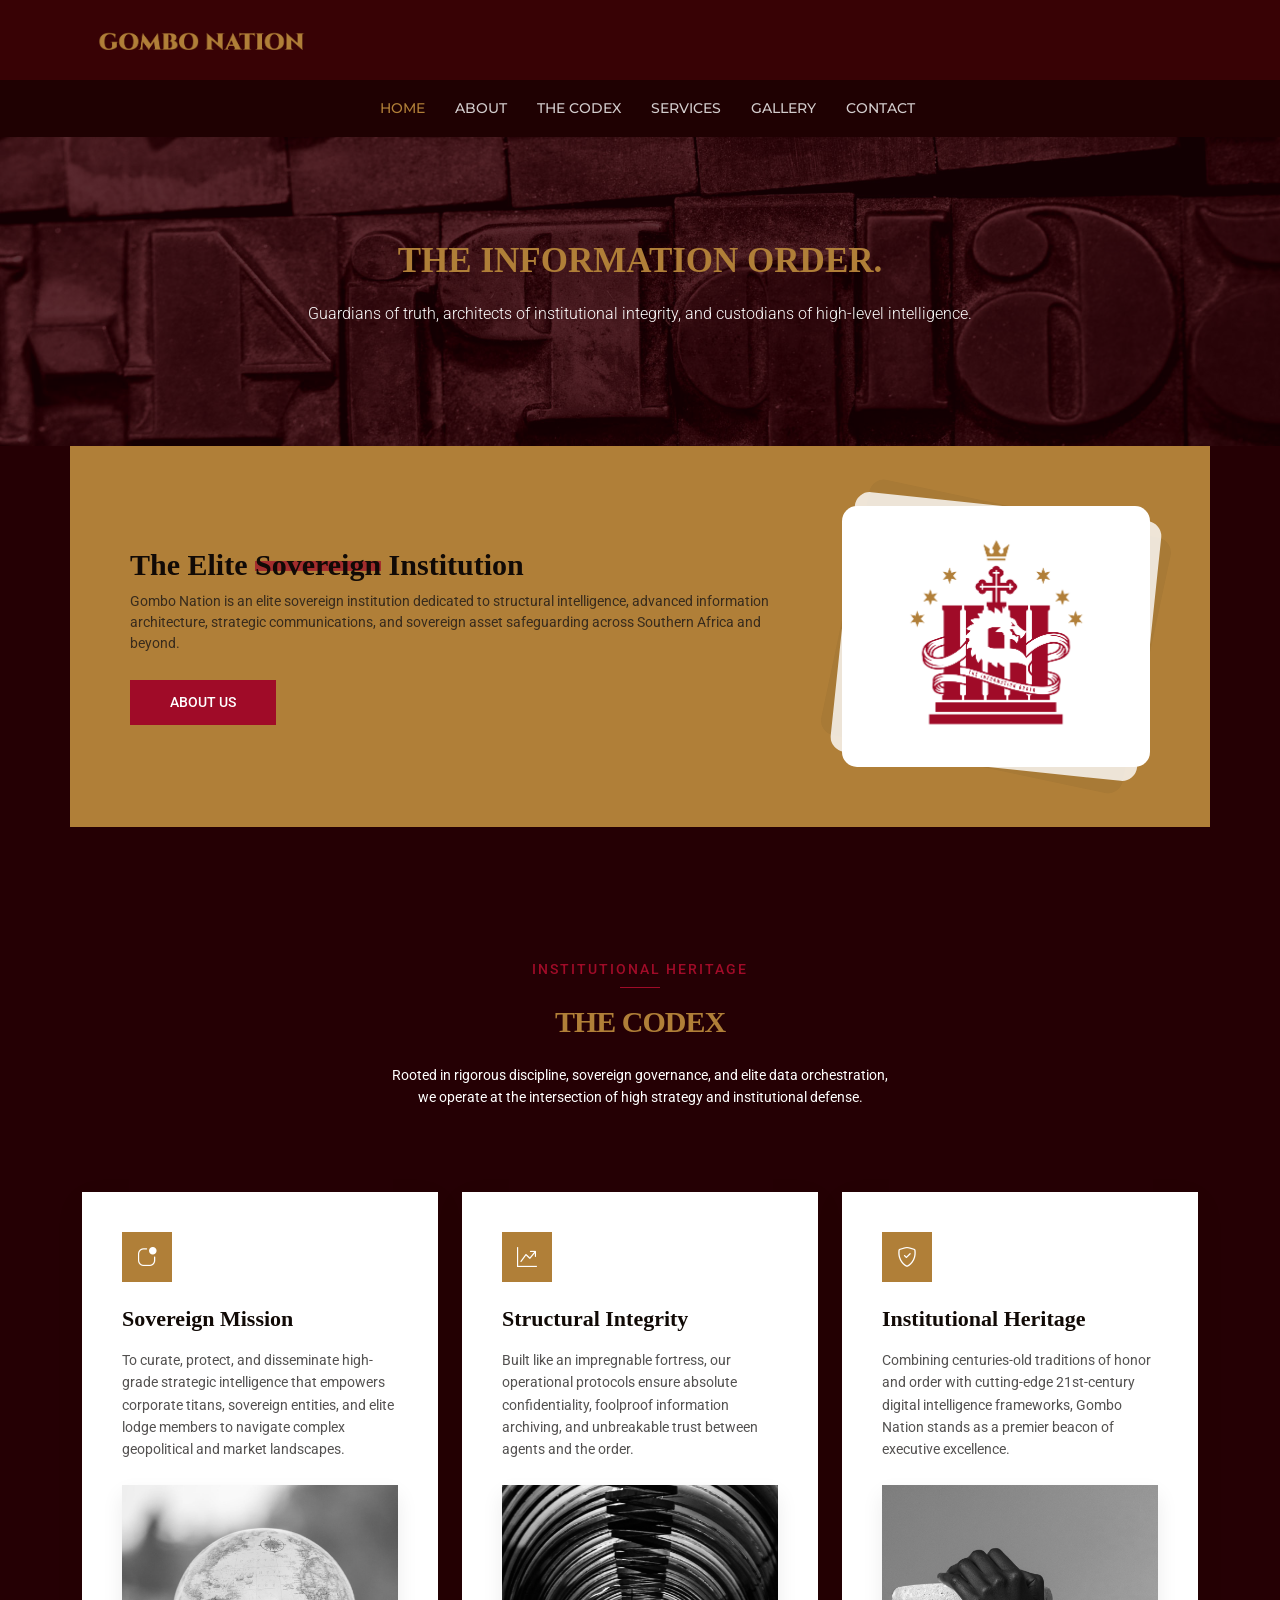
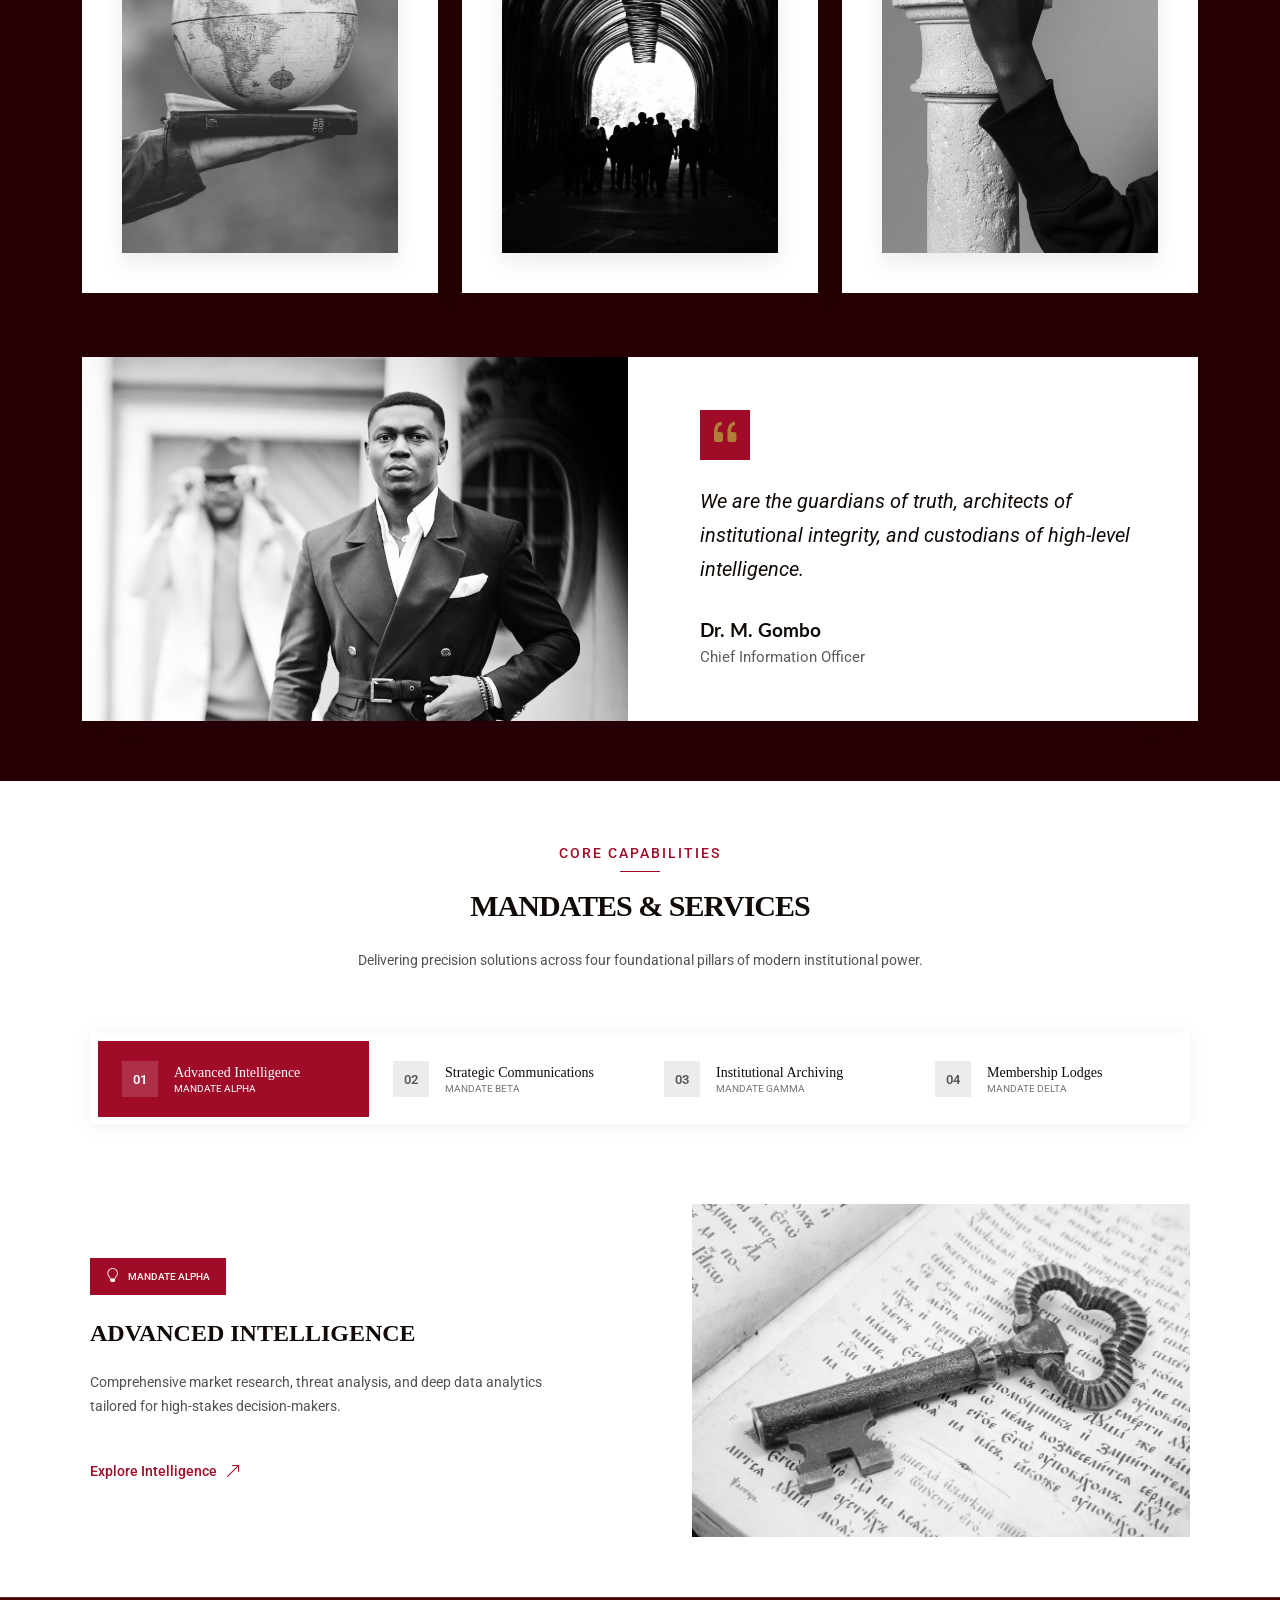
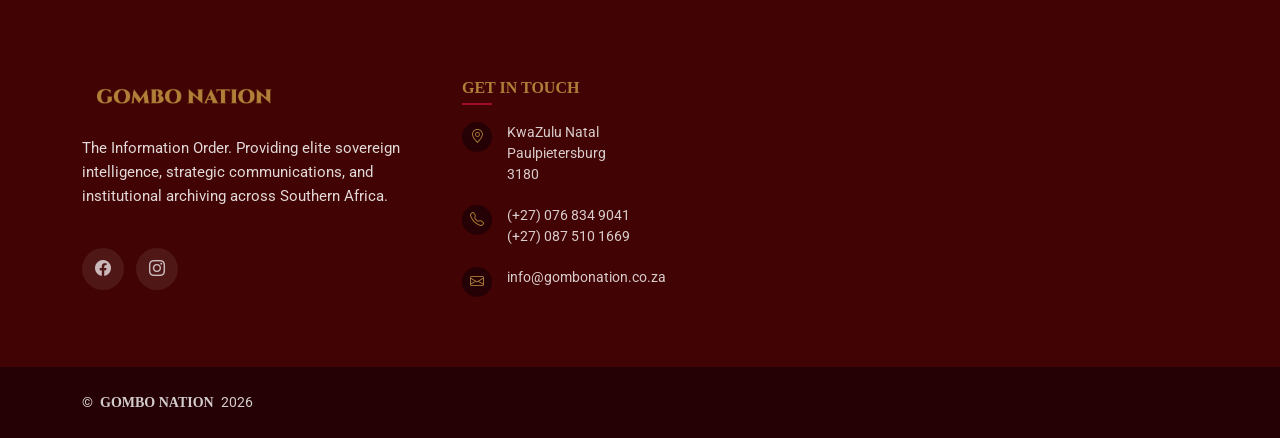
==== commit 803b0bbd: "second version install" ====
--- a/index.html
+++ b/index.html
@@ -46,6 +46,9 @@
           <ul style="text-transform: uppercase;">
             <li><a href="index.html" class="active">Home</a></li>
             <li><a href="about.html">About</a></li>
+            <li><a href="the-codex.html">The Codex</a></li>
+            <li><a href="services.html">Services</a></li>
+            <li><a href="gallery.html">Gallery</a></li>
             <li><a href="contact.html">Contact</a></li>
           </ul>
           <i class="mobile-nav-toggle d-xl-none bi bi-list"></i>
@@ -86,7 +89,7 @@
       </div>
     </section><!-- /Call To Action Section -->
 
-     <!-- Features Cards Section -->
+    <!-- Features Cards Section -->
     <section id="features-cards" class="features-cards section">
 
       <!-- Section Title -->
@@ -359,7 +362,7 @@
             <a href="index.html" class="logo d-flex align-items-center mb-4">
              <img src="assets/img/gnation-workmark.png" style="width:200px;" alt="gombo-nation-logo">
             </a>
-            <p class="mb-4">Vestibulum ante ipsum primis in faucibus orci luctus et ultrices posuere cubilia curae. Donec velit neque auctor sit amet aliquam vel ullamcorper sit amet ligula.</p>
+            <p class="mb-4">The Information Order. Providing elite sovereign intelligence, strategic communications, and institutional archiving across Southern Africa.</p>
           
            <div class="social-links">
               <a href="#"><i class="bi bi-facebook"></i></a>
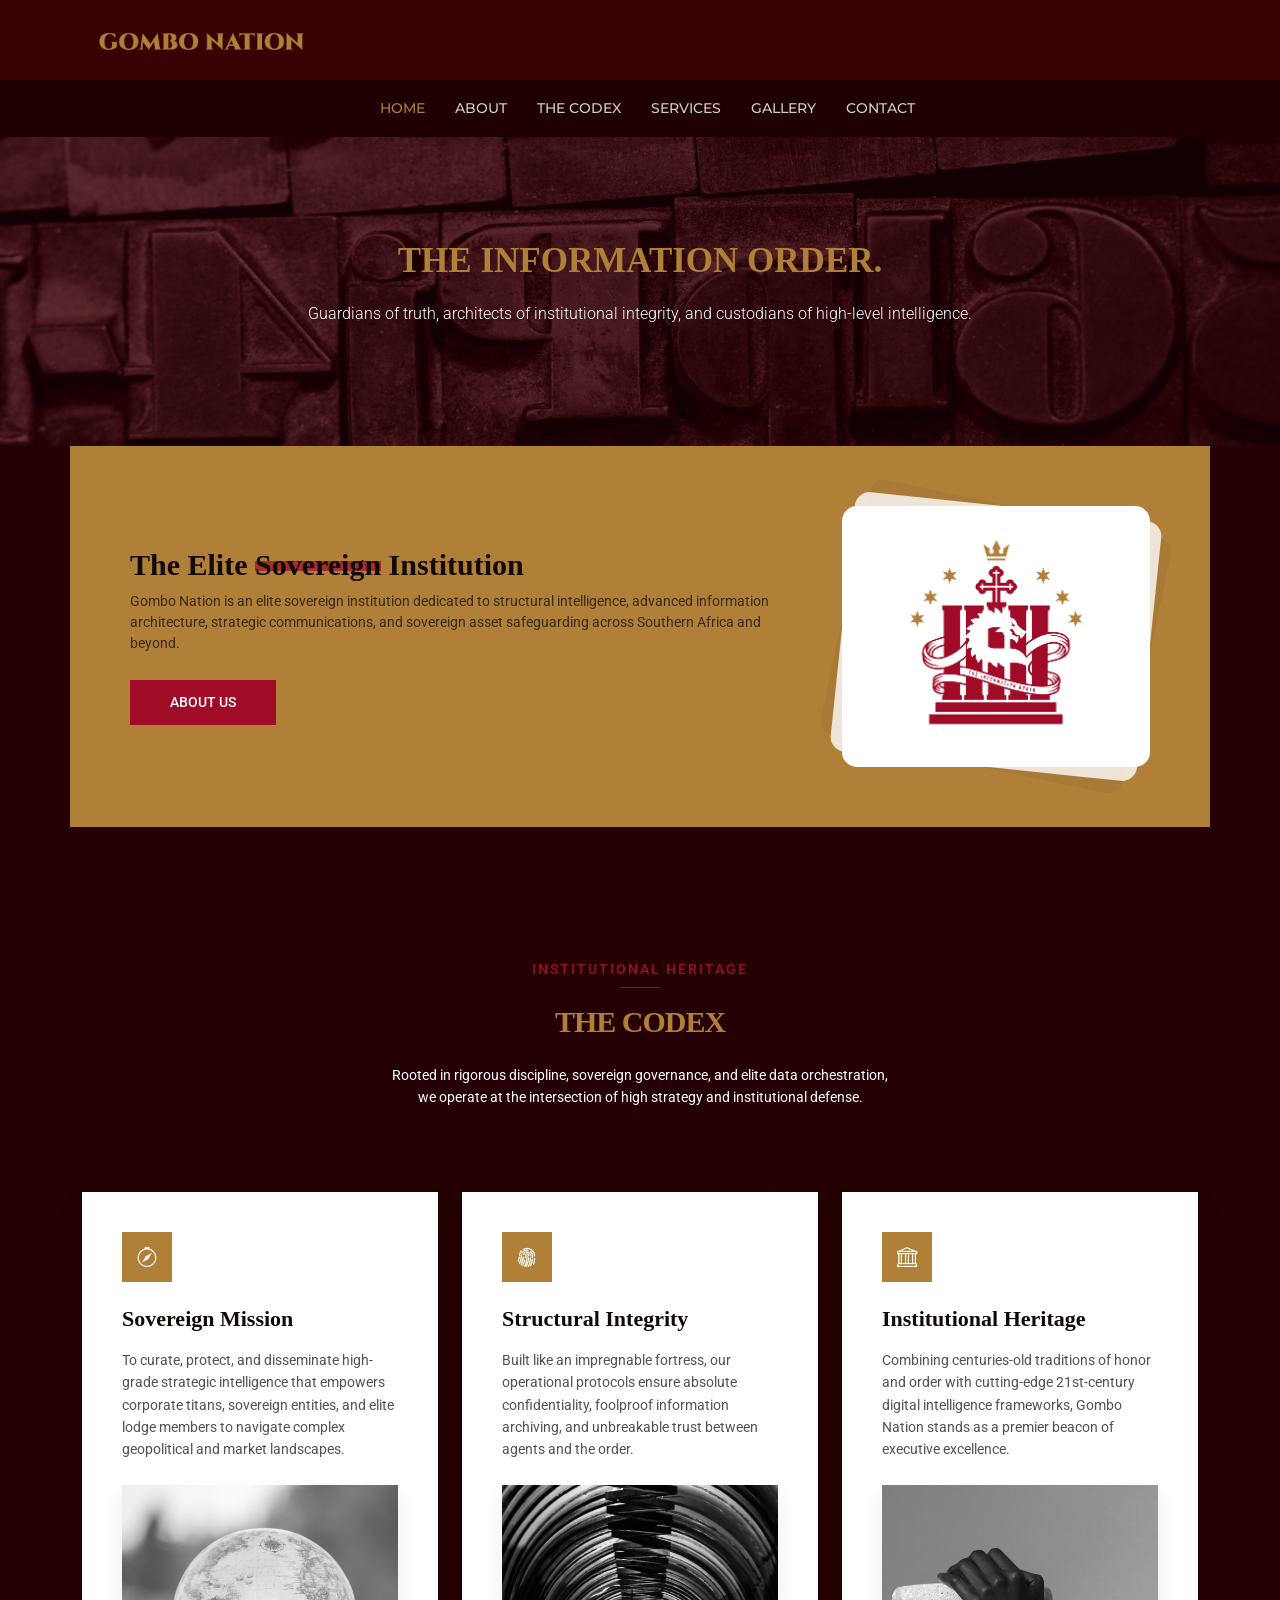
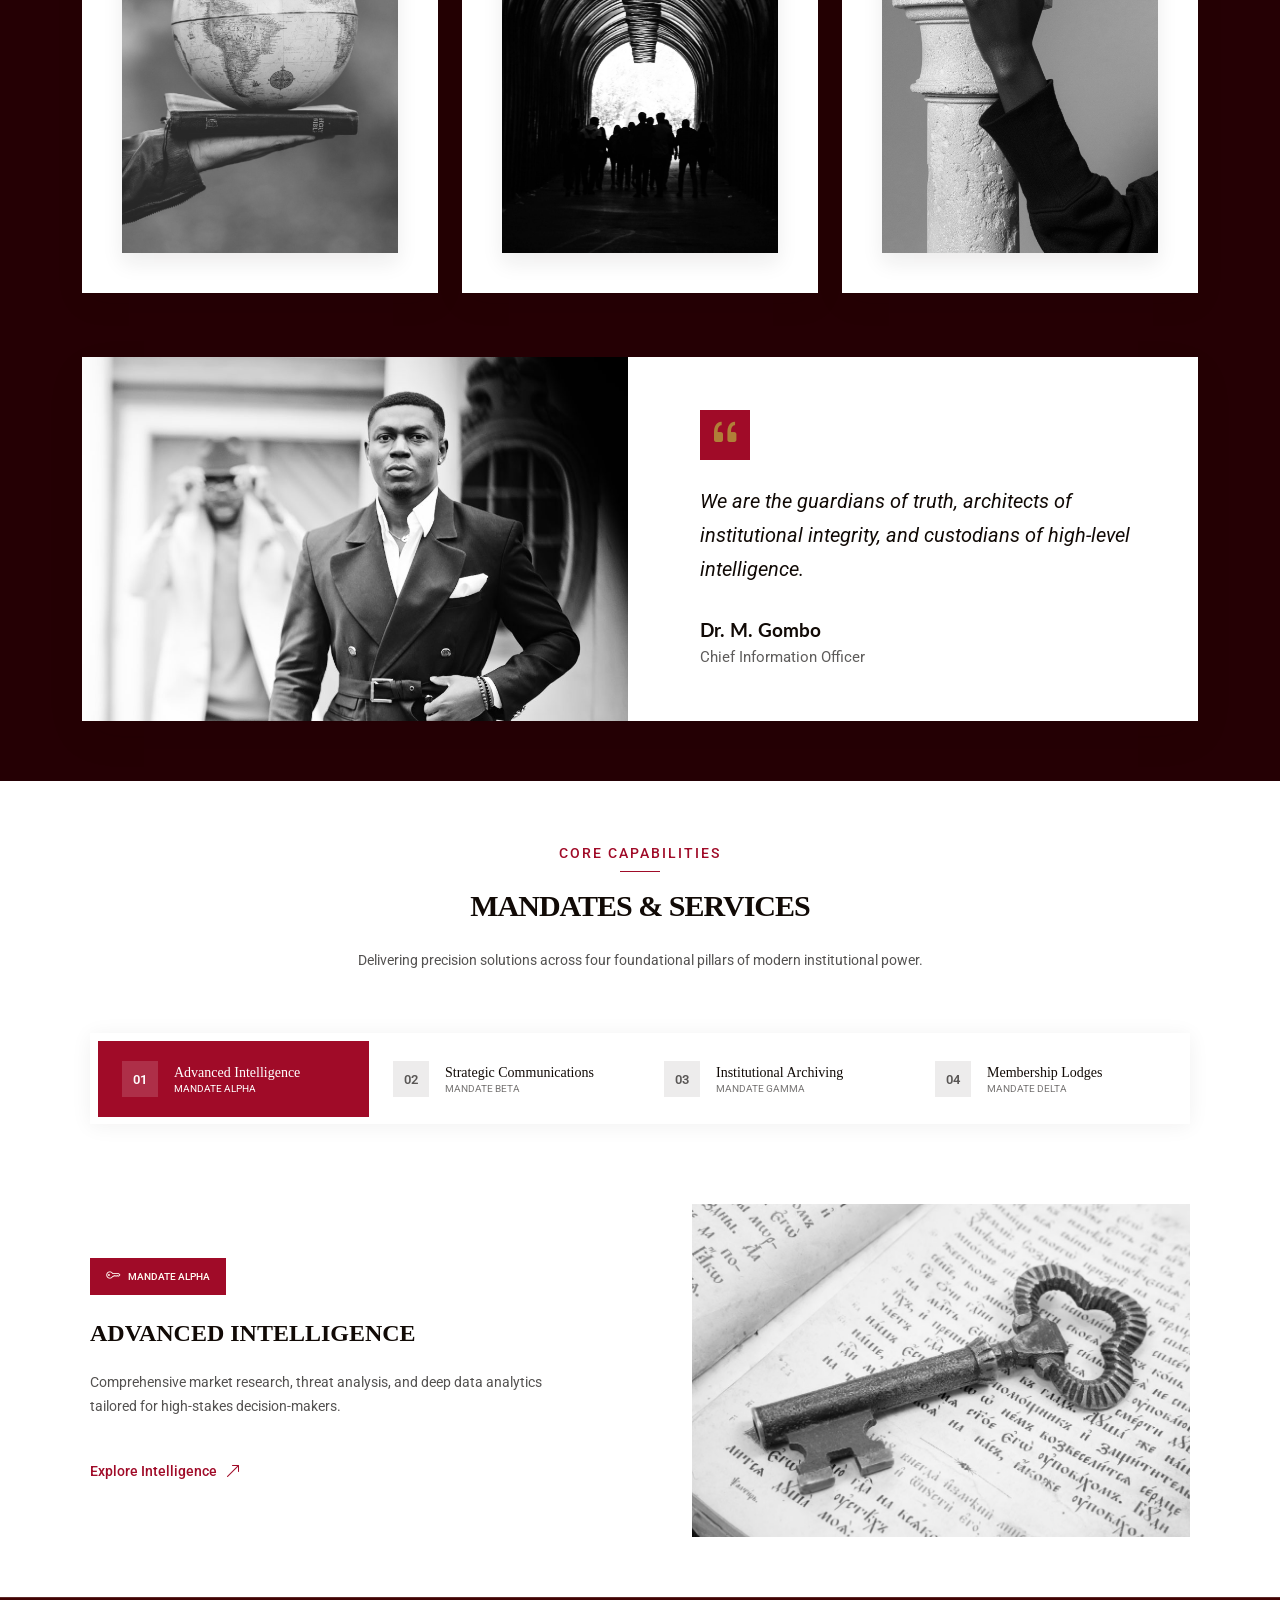
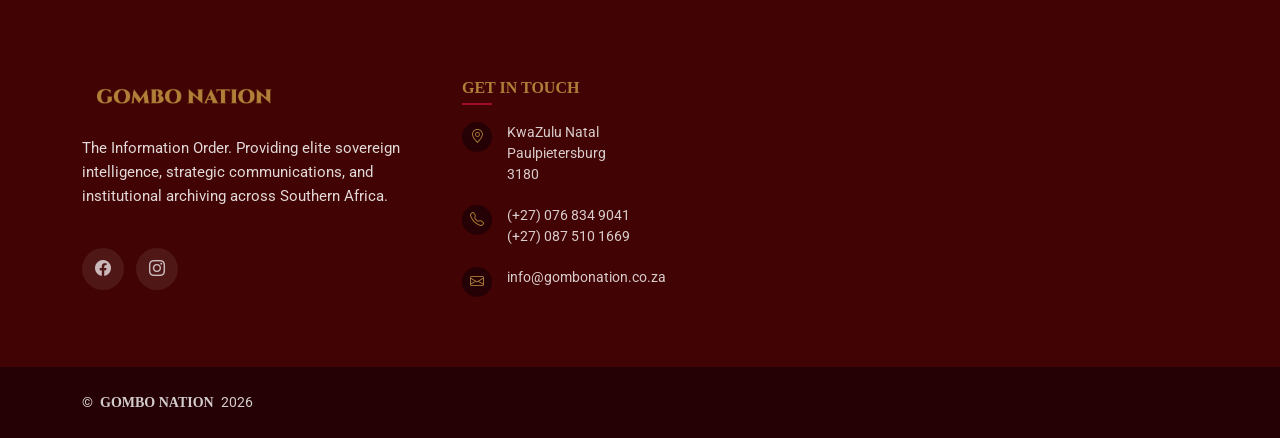
==== commit 9398b2f5: "version three install" ====
--- a/index.html
+++ b/index.html
@@ -105,7 +105,7 @@
           <div class="col-lg-4" data-aos="fade-up" data-aos-delay="150">
             <div class="feature-card">
               <div class="feature-icon">
-                <i class="bi bi-app-indicator"></i>
+                <i class="bi bi-compass"></i>
               </div>
               <h3>Sovereign Mission</h3>
               <p>To curate, protect, and disseminate high-grade strategic intelligence that empowers corporate titans, sovereign entities, and elite lodge members to navigate complex geopolitical and market landscapes.</p>
@@ -123,7 +123,7 @@
           <div class="col-lg-4" data-aos="fade-up" data-aos-delay="200">
             <div class="feature-card">
               <div class="feature-icon">
-                <i class="bi bi-graph-up-arrow"></i>
+                <i class="bi bi-fingerprint"></i>
               </div>
               <h3>Structural Integrity</h3>
               <p>Built like an impregnable fortress, our operational protocols ensure absolute confidentiality, foolproof information archiving, and unbreakable trust between agents and the order.</p>
@@ -141,7 +141,7 @@
           <div class="col-lg-4" data-aos="fade-up" data-aos-delay="250">
             <div class="feature-card">
               <div class="feature-icon">
-                <i class="bi bi-shield-check"></i>
+                <i class="bi bi-bank"></i>
               </div>
               <h3>Institutional Heritage</h3>
               <p>Combining centuries-old traditions of honor and order with cutting-edge 21st-century digital intelligence frameworks, Gombo Nation stands as a premier beacon of executive excellence.</p>
@@ -252,7 +252,7 @@
                 <div class="col-lg-6">
                   <div class="content-area">
                     <div class="content-badge">
-                      <i class="bi bi-lightbulb"></i>
+                      <i class="bi bi-key"></i>
                       <span>Mandate Alpha</span>
                     </div>
                     <h3>Advanced Intelligence</h3>
@@ -276,7 +276,7 @@
                 <div class="col-lg-6">
                   <div class="content-area">
                     <div class="content-badge">
-                      <i class="bi bi-compass"></i>
+                      <i class="bi bi-key"></i>
                       <span>Mandate Beta</span>
                     </div>
                     <h3>Strategic Communications</h3>
@@ -300,7 +300,7 @@
                 <div class="col-lg-6">
                   <div class="content-area">
                     <div class="content-badge">
-                      <i class="bi bi-speedometer2"></i>
+                      <i class="bi bi-key"></i>
                       <span>Mandate Gamma</span>
                     </div>
                     <h3>Institutional Archiving</h3>
@@ -324,7 +324,7 @@
                 <div class="col-lg-6">
                   <div class="content-area">
                     <div class="content-badge">
-                      <i class="bi bi-puzzle"></i>
+                      <i class="bi bi-key"></i>
                       <span>Mandate Delta</span>
                     </div>
                     <h3>Membership Lodges</h3>
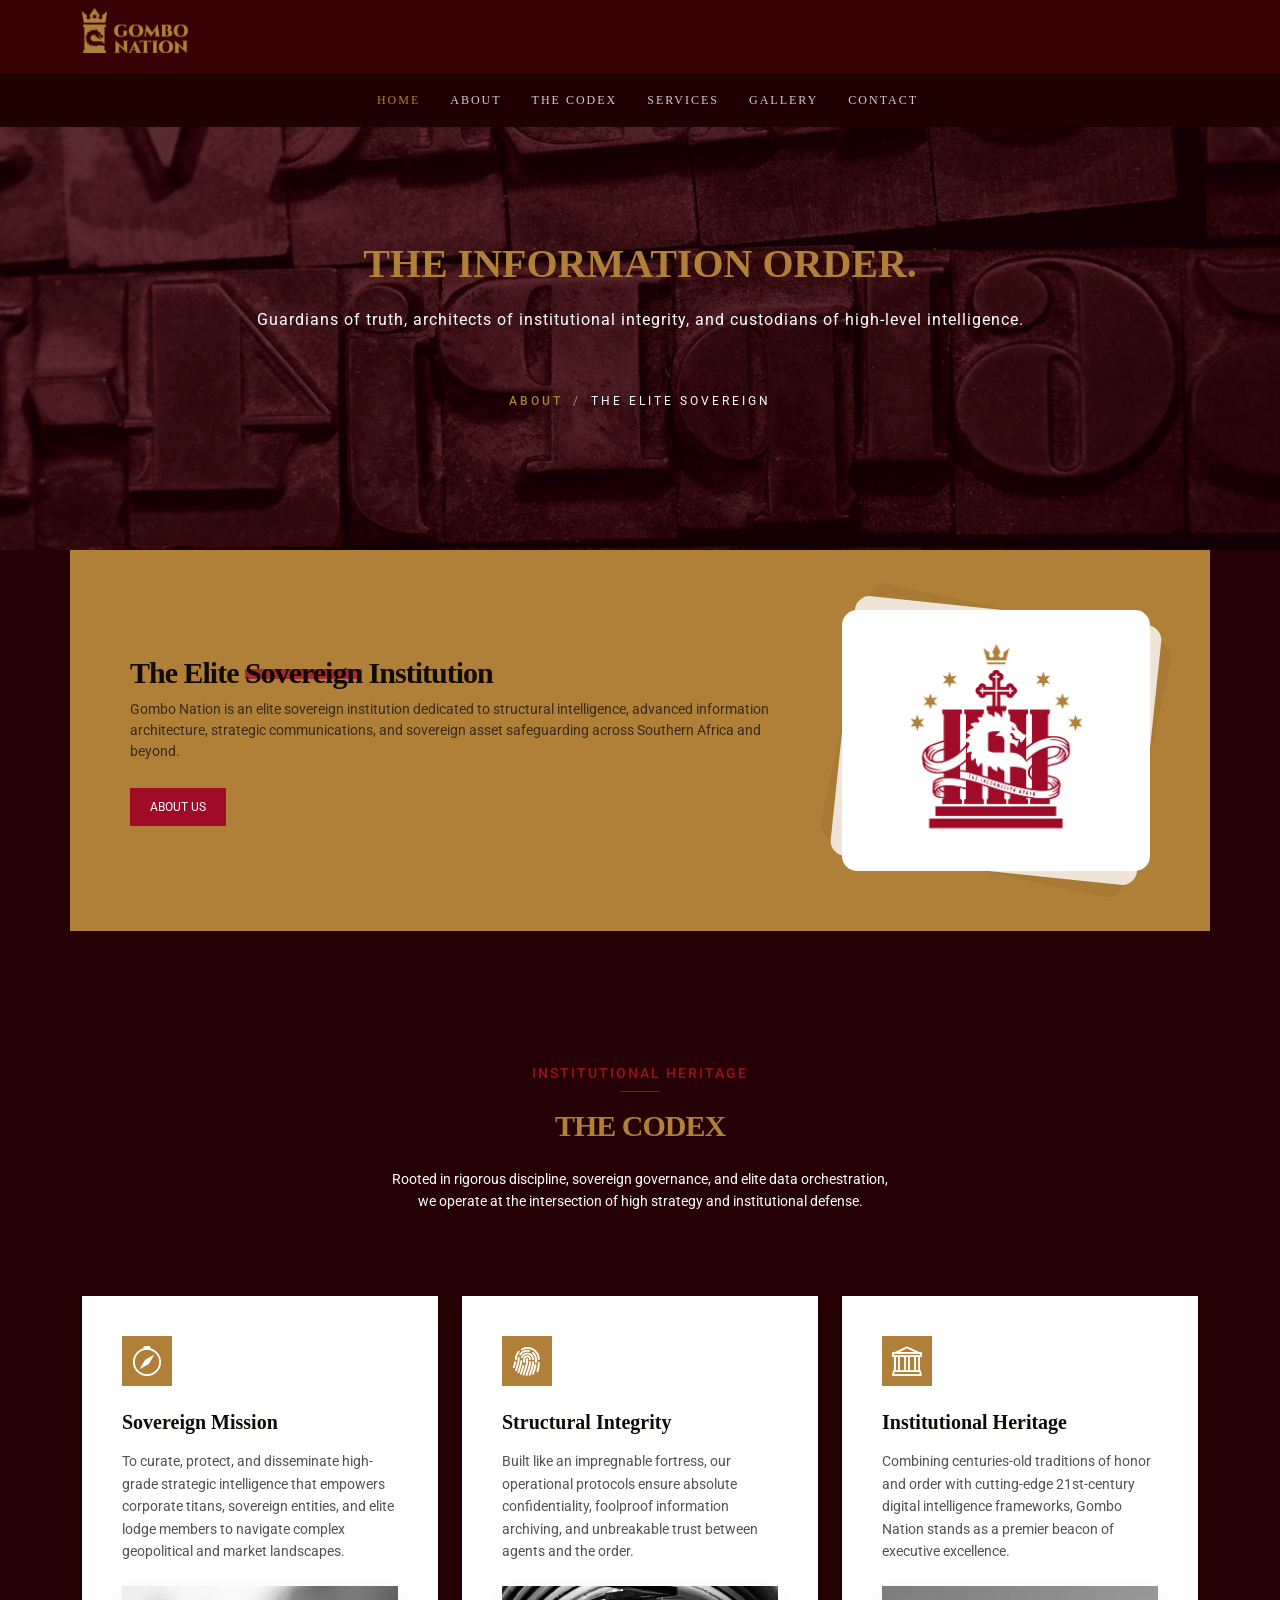
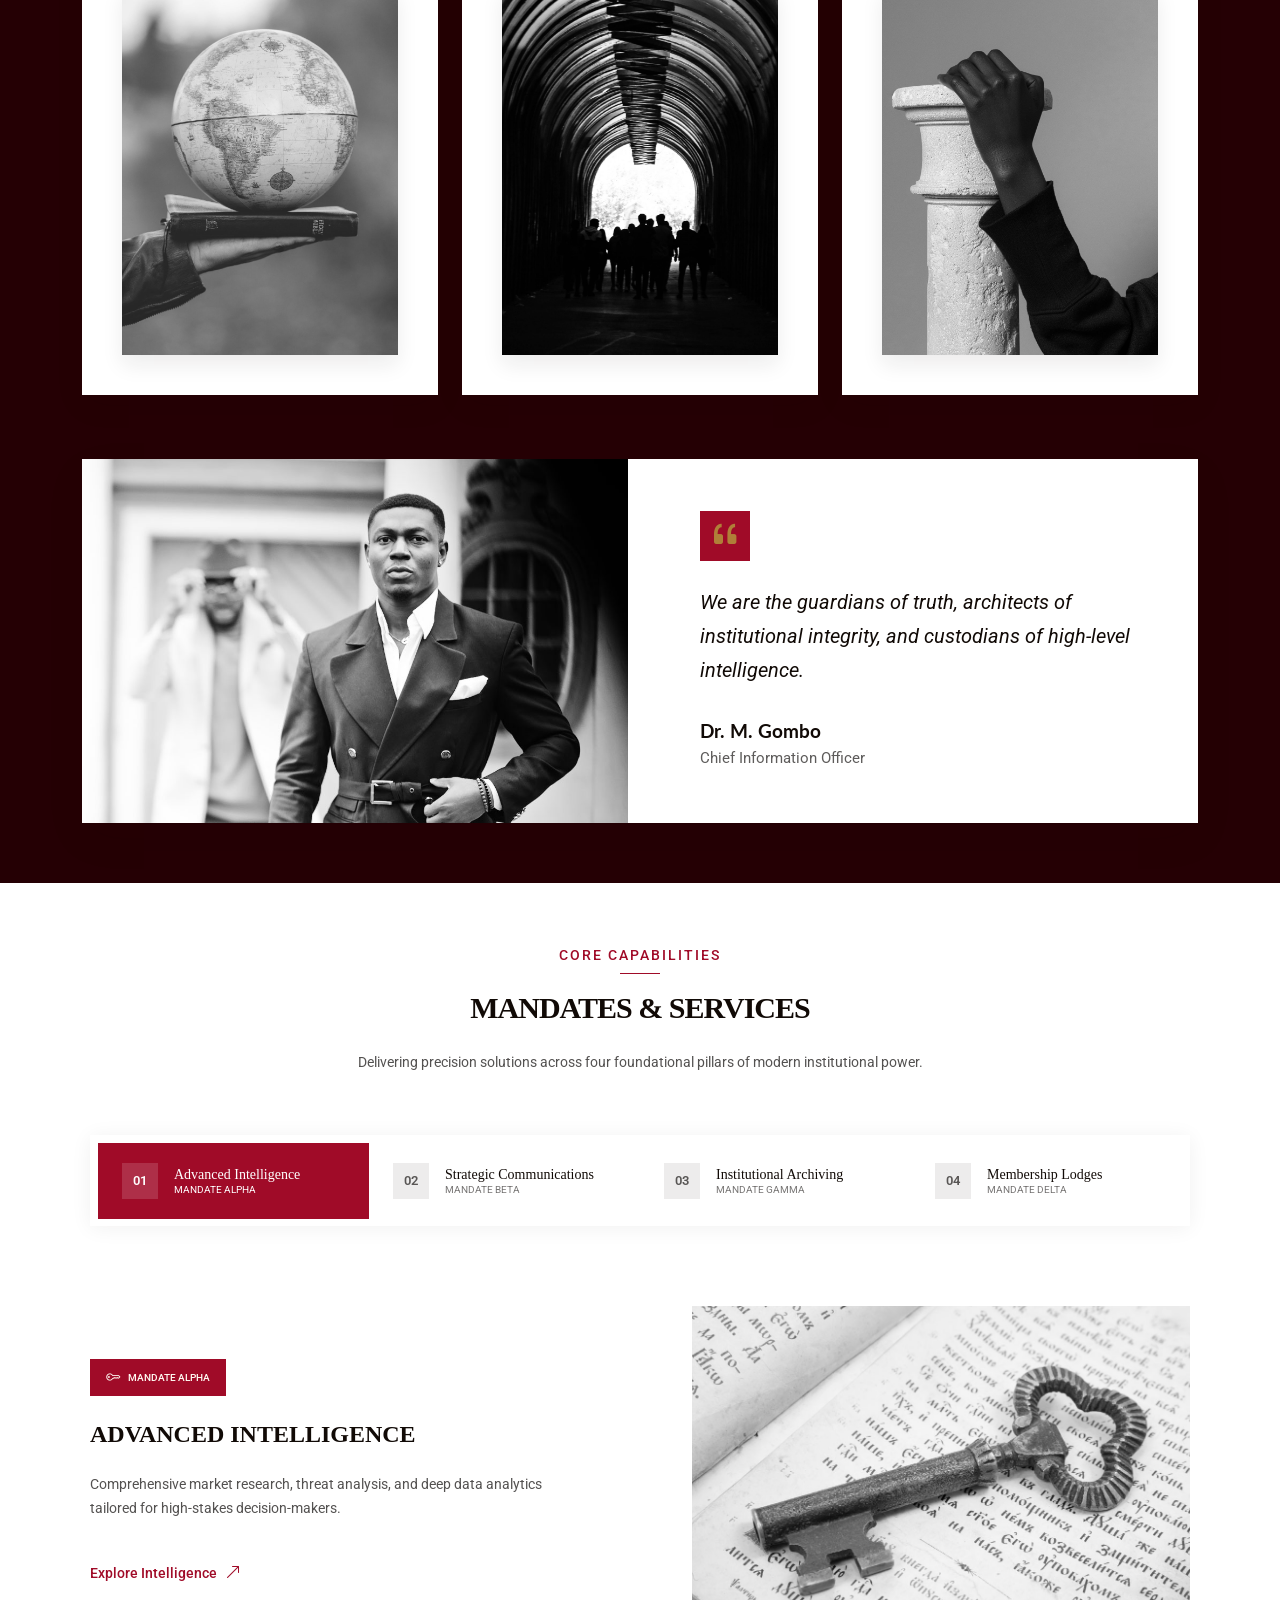
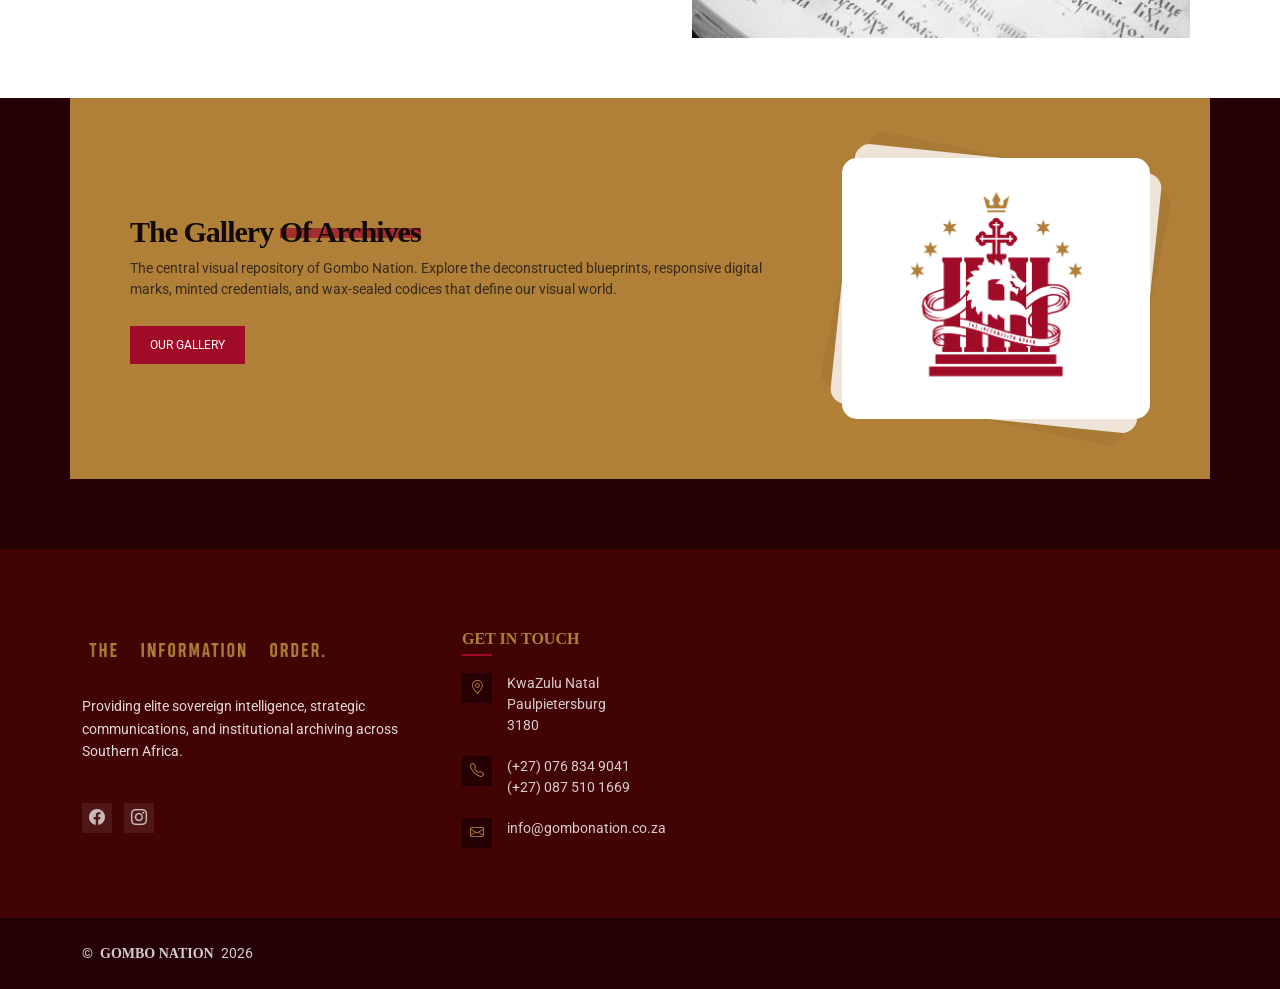
==== commit 00c1dcf8: "now exclusive" ====
--- a/index.html
+++ b/index.html
@@ -35,7 +35,7 @@
     <div class="container-fluid container-xl position-relative">
       <div class="top-row d-flex align-items-center justify-content-between">
         <a href="index.html" class="logo d-flex align-items-center">
-          <img src="assets/img/gnation-workmark.png" alt="gombo-nation-logo">
+          <img src="assets/img/gombo-nation-web-logo.png" alt="gombo-nation-logo">
         </a>
       </div>
     </div>
@@ -65,6 +65,14 @@
       <div class="container position-relative">
         <h1>The Information Order.</h1>
         <p class="statement">Guardians of truth, architects of institutional integrity, and custodians of high-level intelligence.</p>
+
+        <nav class="breadcrumbs">
+          <ol>
+            <li><a href="#call-to-action">About</a></li>
+            <li class="current">The Elite Sovereign</li>
+          </ol>
+        </nav>
+        
       </div>
     </div><!-- End Page Title -->
 
@@ -350,6 +358,27 @@
 
     </section><!-- /Features Section -->
 
+    <!-- Call To Action Section -->
+    <section id="call-to-action" class="call-to-action section">
+      <div class="container" data-aos="zoom-out">
+        <div class="row g-5">
+
+          <div class="col-lg-8 col-md-6 content d-flex flex-column justify-content-center order-last order-md-first">
+            <h3>The Gallery <em>Of Archives</em></h3>
+            <p>The central visual repository of Gombo Nation. Explore the deconstructed blueprints, responsive digital marks, minted credentials, and wax-sealed codices that define our visual world.</p>
+            <a class="cta-btn align-self-start" href="gallery.html">Our Gallery</a>
+          </div>
+
+          <div class="col-lg-4 col-md-6 order-first order-md-last d-flex align-items-center">
+            <div class="img">
+              <img src="assets/img/gombo-nation-official-logo-white.png" alt="gombo-nation-logo" class="img-fluid">
+            </div>
+          </div>
+
+        </div>
+      </div>
+    </section><!-- /Call To Action Section -->
+
   </main>
 
   <footer id="footer" class="footer dark-background">
@@ -360,13 +389,13 @@
         <div class="col-lg-4">
           <div class="footer-content">
             <a href="index.html" class="logo d-flex align-items-center mb-4">
-             <img src="assets/img/gnation-workmark.png" style="width:200px;" alt="gombo-nation-logo">
+             <img src="assets/img/gnation-tagline.png" alt="gombo-nation-logo">
             </a>
-            <p class="mb-4">The Information Order. Providing elite sovereign intelligence, strategic communications, and institutional archiving across Southern Africa.</p>
+            <p class="mb-4">Providing elite sovereign intelligence, strategic communications, and institutional archiving across Southern Africa.</p>
           
            <div class="social-links">
-              <a href="#"><i class="bi bi-facebook"></i></a>
-              <a href="#"><i class="bi bi-instagram"></i></a>
+              <a href="https://facebook.com/gombonation" target="_blank"><i class="bi bi-facebook"></i></a>
+              <a href="https://instagram.com/gombonation" target="_blank"><i class="bi bi-instagram"></i></a>
             </div>
           </div>
         </div>
--- a/assets/css/main.css
+++ b/assets/css/main.css
@@ -90,7 +90,7 @@
   background-color: #380205;
   transition: all 0.5s;
   z-index: 997;
-  padding: 20px 0 0 0;
+  padding: 8px 0 0 0;
 }
 
 .header .top-row {
@@ -102,7 +102,7 @@
 }
 
 .header .top-row .logo img {
-  max-height: 40px;
+  max-height: 45px;
   margin-right: 10px;
 }
 
@@ -176,8 +176,9 @@
   .navmenu a:focus {
     color: var(--nav-color);
     padding: 18px 15px;
-    font-size: 14px;
-    font-family: var(--nav-font);
+    font-size: 12px;
+    letter-spacing: 2px;
+    font-family: Georgia, 'Times New Roman', Times, serif;
     text-transform: uppercase;
     font-weight: 500;
     display: flex;
@@ -264,6 +265,12 @@
 
 /* Navmenu - Mobile */
 @media (max-width: 1199px) {
+
+  .header .top-row .logo img {
+    max-height: 45px;
+    margin-right: 10px;
+  }
+
   .mobile-nav-toggle {
     color: var(--nav-color);
     font-size: 28px;
@@ -296,9 +303,10 @@
   .navmenu a,
   .navmenu a:focus {
     color: #b07f38;
-    padding: 10px 20px;
-    font-family: var(--nav-font);
+    padding: 20px 20px;
+    font-family: Georgia, 'Times New Roman', Times, serif;
     text-transform: uppercase;
+    letter-spacing: 3px;
     font-size: 14px;
     font-weight: 500;
     display: flex;
@@ -399,7 +407,6 @@
   font-size: 14px;
   padding: 80px 0 0;
   position: relative;
-  border-top: 1px solid color-mix(in srgb, var(--default-color), transparent 85%);
 }
 
 .footer .footer-content .logo {
@@ -414,10 +421,15 @@
   font-family: var(--heading-font);
 }
 
+.footer .footer-content .logo img {
+  width: 250px;
+}
+
 .footer .footer-content p {
-  font-size: 15px;
+  font-size: 14px;
   line-height: 1.6;
   color: color-mix(in srgb, var(--default-color), transparent 15%);
+  text-align: left;
 }
 
 .footer .newsletter-form {
@@ -534,7 +546,7 @@
 }
 
 .footer .footer-links ul a i {
-  margin-right: 8px;
+  margin-right: 15px;
   font-size: 12px;
   color: var(--accent-color);
 }
@@ -549,7 +561,6 @@
   width: 30px;
   height: 30px;
   background-color: #250004;
-  border-radius: 50%;
   display: flex;
   align-items: center;
   justify-content: center;
@@ -577,14 +588,13 @@
 }
 
 .footer .social-links a {
-  width: 42px;
-  height: 42px;
+  width: 30px;
+  height: 30px;
   background-color: color-mix(in srgb, var(--default-color), transparent 92%);
   color: color-mix(in srgb, var(--default-color), transparent 30%);
   display: flex;
   align-items: center;
   justify-content: center;
-  border-radius: 50%;
   transition: 0.3s;
   text-decoration: none;
 }
@@ -809,7 +819,7 @@
 
 .page-title h1 {
   color: #b07f38;
-  font-size: 35px;
+  font-size: 40px;
   font-weight: 600;
   margin-top: 40px;
   margin-bottom: 20px;
@@ -820,6 +830,7 @@
 .page-title p {
   font-weight: 300;
   margin-bottom: 40px;
+  letter-spacing: 1px;
 }
 
 /* .page-title .statement {
@@ -838,6 +849,7 @@
   margin-top: 60px;
   margin-bottom: 60px;
   text-transform: uppercase;
+  letter-spacing: 3px;
 }
 
 .page-title .breadcrumbs ol li+li {
@@ -849,6 +861,11 @@
   display: inline-block;
   padding-right: 10px;
   color: color-mix(in srgb, var(--default-color), transparent 50%);
+}
+
+.page-title .breadcrumbs a {
+  color: #b07f38 !important;
+  font-weight: 500;
 }
 
 /*--------------------------------------------------------------
@@ -926,6 +943,7 @@
   max-width: 900px;
   margin: 0 auto;
   text-wrap: balance;
+  font-weight: 300;
 }
 
 /*--------------------------------------------------------------
@@ -1070,18 +1088,17 @@
 --------------------------------------------------------------*/
 .about {
   padding-top: 60px;
-  background-color: var(--background-color);
+  background-color: #250004;
   padding-bottom: 20px;
 }
 
 .about .content h2 {
-  font-family: var(--heading-font);
-  font-size: 2.5rem;
+  font-family: Georgia, 'Times New Roman', Times, serif;
+  font-size: 40px;
   font-weight: 300;
   line-height: 1.3;
-  color: var(--heading-color);
+  color: #b07f38;
   margin-bottom: 2rem;
-  letter-spacing: -0.02em;
 }
 
 @media (max-width: 768px) {
@@ -1091,16 +1108,16 @@
 }
 
 .about .content p {
-  font-size: 1.125rem;
+  font-size: 14px;
   line-height: 1.8;
-  color: var(--default-color);
+  color: #b07f38;
   margin-bottom: 2rem;
 }
 
 .about .content p.lead {
-  font-size: 1.25rem;
+  font-size: 14px;
   font-weight: 300;
-  color: color-mix(in srgb, var(--default-color), transparent 10%);
+  color: #fffaf2;
   margin-bottom: 2.5rem;
 }
 
@@ -1150,11 +1167,12 @@
   display: inline-flex;
   align-items: center;
   gap: 0.5rem;
-  font-size: 1.125rem;
+  font-size: 14px;
   color: var(--accent-color);
   text-decoration: none;
   font-weight: 400;
   transition: all 0.3s ease;
+  margin-bottom: 40px;
 }
 
 .about .cta-wrapper .btn-link i {
@@ -1286,6 +1304,10 @@
 /*--------------------------------------------------------------
 # Features Section
 --------------------------------------------------------------*/
+/* .features {
+ background: rgb(226, 165, 74); 
+} */
+
 .features .tabs-wrapper {
   max-width: 1100px;
   margin: 0 auto;
@@ -1743,11 +1765,11 @@
 }
 
 .features-cards .feature-icon i {
+  font-size: 30px;
+}
+
+.features-cards h3 {
   font-size: 20px;
-}
-
-.features-cards h3 {
-  font-size: 22px;
   font-weight: 700;
   margin-bottom: 1rem;
   font-family: Georgia, 'Times New Roman', Times, serif;
@@ -1902,7 +1924,6 @@
 .call-to-action .container {
   padding: 60px;
   background: #b07f38;
-  border-radius: 0px;
 }
 
 @media (max-width: 992px) {
@@ -1914,6 +1935,7 @@
 .call-to-action .content h3 {
   font-size: 30px;
   font-weight: 700;
+  letter-spacing: -1px;
   font-family: Georgia, 'Times New Roman', Times, serif !important;
 }
 
@@ -1940,12 +1962,34 @@
   font-size: 14px;
 }
 
+.call-to-action .feature-benefits li {
+  /* display: flex; */
+  list-style: none;
+  align-items: left;
+  gap: 10px;
+  margin-bottom: 20px;
+  margin-top: 20px;
+  color: var(--heading-color);
+  font-size: 14px;
+}
+
+.call-to-action .feature-benefits b {
+   text-transform: uppercase;
+   font-size: 12px;
+}
+
+.call-to-action .feature-benefits li i {
+  color: var(--accent-color);
+  font-size: 1rem;
+  padding-right: 8px;
+}
+
 .call-to-action .content .cta-btn {
   color: var(--contrast-color);
-  font-weight: 500;
-  font-size: 14px;
+  font-weight: 400;
+  font-size: 12px;
   display: inline-block;
-  padding: 12px 40px;
+  padding: 10px 20px;
   border-radius: 0px;
   transition: 0.5s;
   margin-top: 10px;
@@ -2078,6 +2122,9 @@
 /*--------------------------------------------------------------
 # Services Section
 --------------------------------------------------------------*/
+.services {
+  background: #410303;
+}
 .services .services-showcase {
   margin-bottom: 6rem;
 }
@@ -2126,14 +2173,15 @@
 }
 
 .services .services-showcase .featured-service .service-overlay .overlay-content h3 {
-  font-size: 2.5rem;
-  font-weight: 300;
+  font-size: 30px;
+  font-weight: 600;
   margin-bottom: 1rem;
   color: var(--contrast-color);
+  font-family: Georgia, 'Times New Roman', Times, serif;
 }
 
 .services .services-showcase .featured-service .service-overlay .overlay-content p {
-  font-size: 1.1rem;
+  font-size: 14px;
   line-height: 1.6;
   margin-bottom: 2rem;
   opacity: 0.9;
@@ -2141,6 +2189,7 @@
 
 .services .services-showcase .featured-service .service-overlay .overlay-content .service-link {
   display: inline-flex;
+  font-size: 16px;
   align-items: center;
   gap: 0.5rem;
   color: var(--contrast-color);
@@ -2184,6 +2233,7 @@
 }
 
 .services .services-showcase .services-list .service-item {
+  background-color: #250004;
   flex: 1;
   display: flex;
   align-items: center;
@@ -2212,18 +2262,21 @@
 }
 
 .services .services-showcase .services-list .service-item .service-icon i {
-  font-size: 1.5rem;
+  font-size: 30px;
   color: var(--accent-color);
 }
 
 .services .services-showcase .services-list .service-item .service-content h4 {
-  font-size: 1.25rem;
-  font-weight: 400;
+  font-size: 16px;
+  font-weight: 600;
   margin-bottom: 0.5rem;
+  text-transform: uppercase;
+  color: #b07f38 !important;
+  font-family: Georgia, 'Times New Roman', Times, serif;
 }
 
 .services .services-showcase .services-list .service-item .service-content h4 a {
-  color: var(--heading-color);
+  color: #b07f38;
   text-decoration: none;
   transition: color 0.3s ease;
 }
@@ -2233,9 +2286,9 @@
 }
 
 .services .services-showcase .services-list .service-item .service-content p {
-  font-size: 0.95rem;
+  font-size: 14px;
   line-height: 1.6;
-  color: color-mix(in srgb, var(--default-color), transparent 30%);
+  color: #a00b28;
   margin: 0;
 }
 
@@ -2693,6 +2746,10 @@
 /*--------------------------------------------------------------
 # Portfolio Section
 --------------------------------------------------------------*/
+.portfolio {
+  background-color: #410303;
+} 
+
 .portfolio .portfolio-filters-wrapper {
   text-align: center;
   margin-bottom: 80px;
@@ -3080,6 +3137,7 @@
 --------------------------------------------------------------*/
 .contact .contact-form-container {
   padding: 60px 0;
+  background-color: #b07f38;
 }
 
 .contact .contact-form-container .form-intro {
@@ -3208,15 +3266,16 @@
 }
 
 .contact .contact-sidebar .contact-header h3 {
-  font-size: 28px;
-  font-weight: 300;
+  font-size: 20px;
+  font-weight: 600;
   margin-bottom: 20px;
-  color: var(--heading-color);
+  color: #b07f38;
   letter-spacing: -0.3px;
+  font-family: Georgia, 'Times New Roman', Times, serif;
 }
 
 .contact .contact-sidebar .contact-header p {
-  font-size: 16px;
+  font-size: 14px;
   line-height: 1.7;
   color: var(--default-color);
   margin-bottom: 0;
@@ -3259,7 +3318,7 @@
 .contact .contact-sidebar .contact-method .contact-details .method-label {
   font-size: 12px;
   font-weight: 600;
-  color: var(--accent-color);
+  color: #b07f38;
   letter-spacing: 1px;
   text-transform: uppercase;
   display: block;
@@ -3299,13 +3358,13 @@
   justify-content: center;
   width: 40px;
   height: 40px;
-  color: var(--default-color);
+  color: #b07f38;
   text-decoration: none;
   transition: all 0.3s ease;
 }
 
 .contact .contact-sidebar .connect-section .social-links .social-link i {
-  font-size: 16px;
+  font-size: 22px;
 }
 
 .contact .contact-sidebar .connect-section .social-links .social-link:hover {
@@ -3869,6 +3928,7 @@
   --section-spacing: 5rem;
   --content-spacing: 4rem;
   --subtle-border: 1px solid color-mix(in srgb, var(--default-color), transparent 92%);
+  background-color: #250004;
 }
 
 .portfolio-details .project-hero {
@@ -3935,6 +3995,7 @@
 
 .portfolio-details .visual-showcase {
   margin-bottom: var(--section-spacing);
+  padding: 60px;
 }
 
 .portfolio-details .visual-showcase .main-visual {
@@ -3994,17 +4055,19 @@
 }
 
 .portfolio-details .content-section .project-overview h2 {
-  font-size: 2.75rem;
-  font-weight: 300;
+  font-size: 30px;
+  font-weight: 600;
   margin-bottom: 2rem;
-  color: var(--heading-color);
+  color: #b07f38;
   letter-spacing: -0.02em;
+  font-family: Georgia, 'Times New Roman', Times, serif;
+  text-transform: uppercase;
 }
 
 .portfolio-details .content-section .project-overview .overview-text {
-  font-size: 1.125rem;
+  font-size: 14px;
   line-height: 1.8;
-  color: color-mix(in srgb, var(--default-color), transparent 15%);
+  color: #fffaf2;
   margin-bottom: 4rem;
 }
 
@@ -4017,16 +4080,18 @@
 
 .portfolio-details .content-section .project-overview .challenge-solution .challenge-block h3,
 .portfolio-details .content-section .project-overview .challenge-solution .solution-block h3 {
-  font-size: 1.5rem;
-  font-weight: 400;
+  font-size: 20px;
+  font-weight: 600;
   margin-bottom: 1rem;
-  color: var(--heading-color);
+  color: #a00b28;
+  font-family: Georgia, 'Times New Roman', Times, serif;
 }
 
 .portfolio-details .content-section .project-overview .challenge-solution .challenge-block p,
 .portfolio-details .content-section .project-overview .challenge-solution .solution-block p {
-  color: color-mix(in srgb, var(--default-color), transparent 25%);
+  color: #fffaf2;
   line-height: 1.7;
+  font-size: 14px;
 }
 
 .portfolio-details .metrics-showcase {
@@ -4126,11 +4191,13 @@
 }
 
 .portfolio-details .process-gallery h3 {
-  font-size: 2.25rem;
-  font-weight: 300;
+  font-size: 30px;
+  font-weight: 600;
   text-align: center;
   margin-bottom: 3rem;
-  color: var(--heading-color);
+  color: #b07f38;
+  font-family: Georgia, 'Times New Roman', Times, serif;
+  text-transform: uppercase;
 }
 
 .portfolio-details .process-gallery .gallery-masonry {
@@ -4419,4 +4486,8 @@
     margin-right: 0;
     border-radius: 0;
   }
+}
+
+p {
+  font-weight: 400 !important;
 }
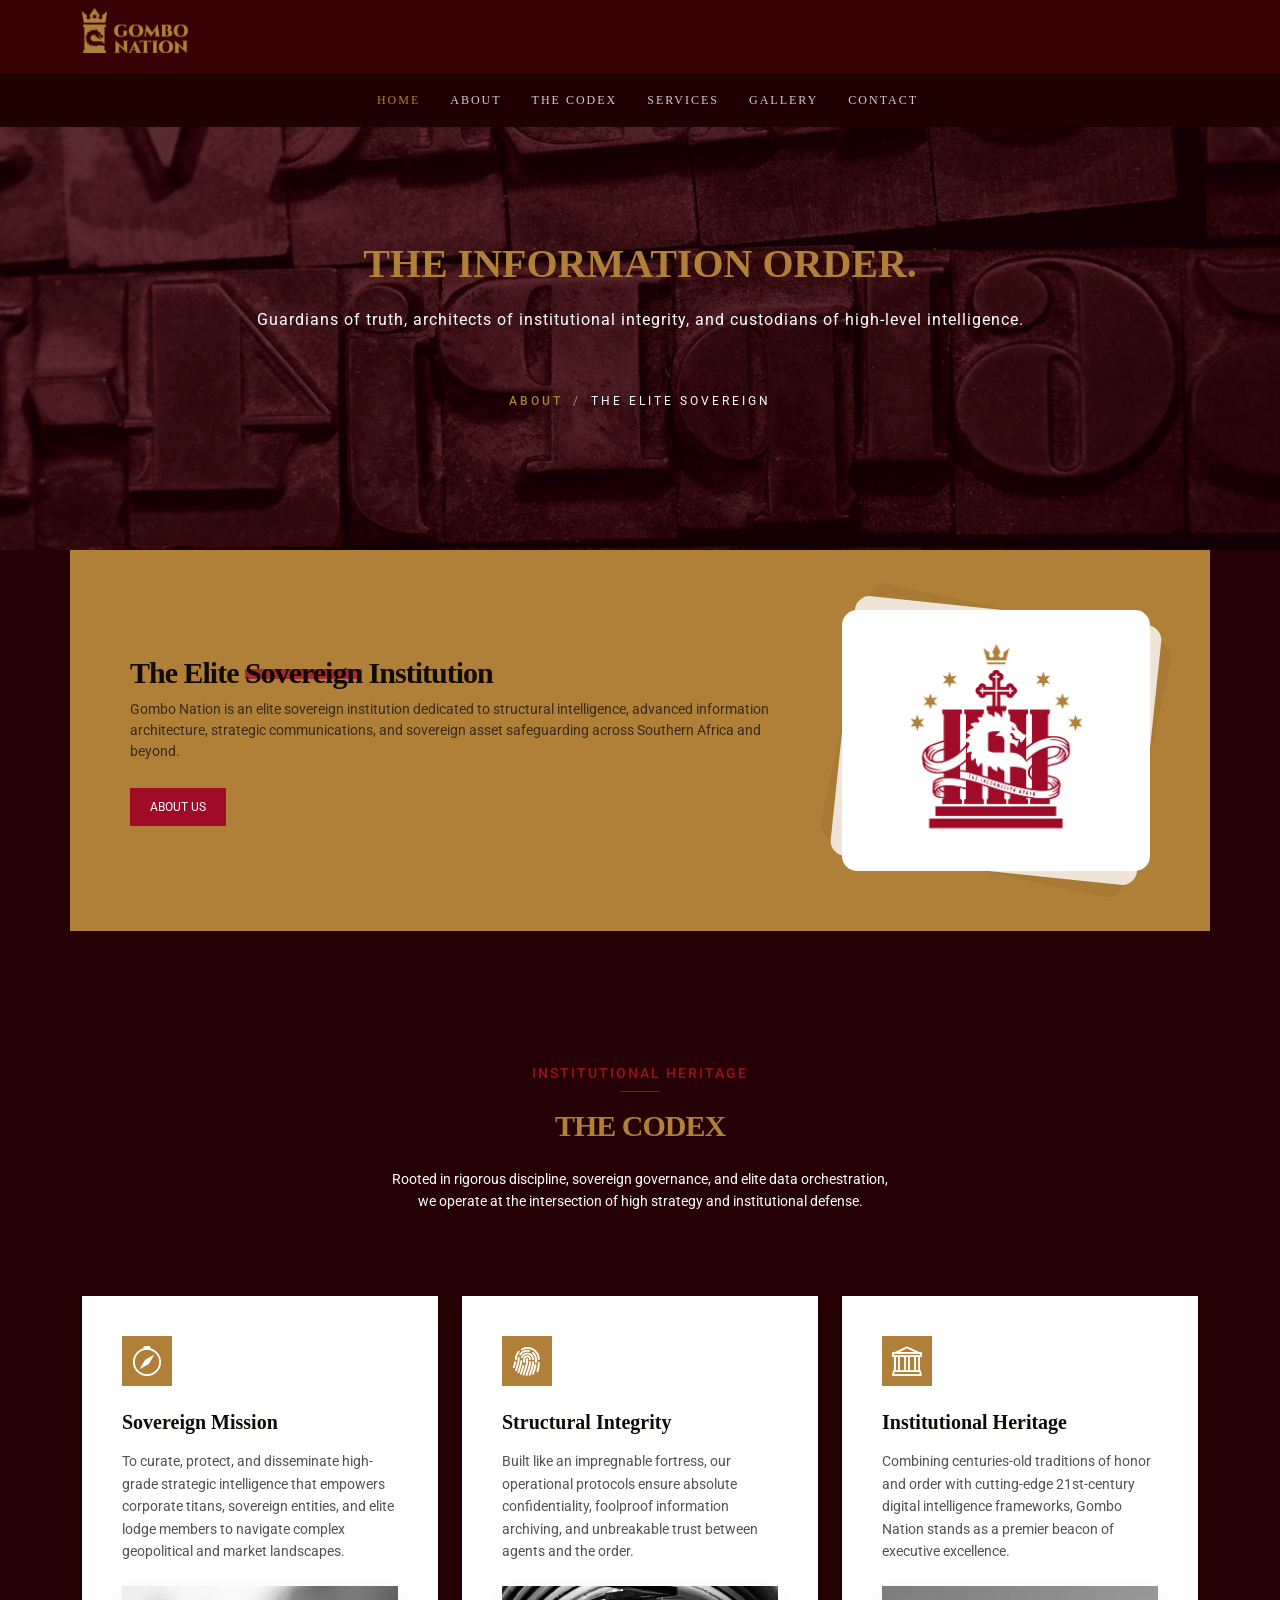
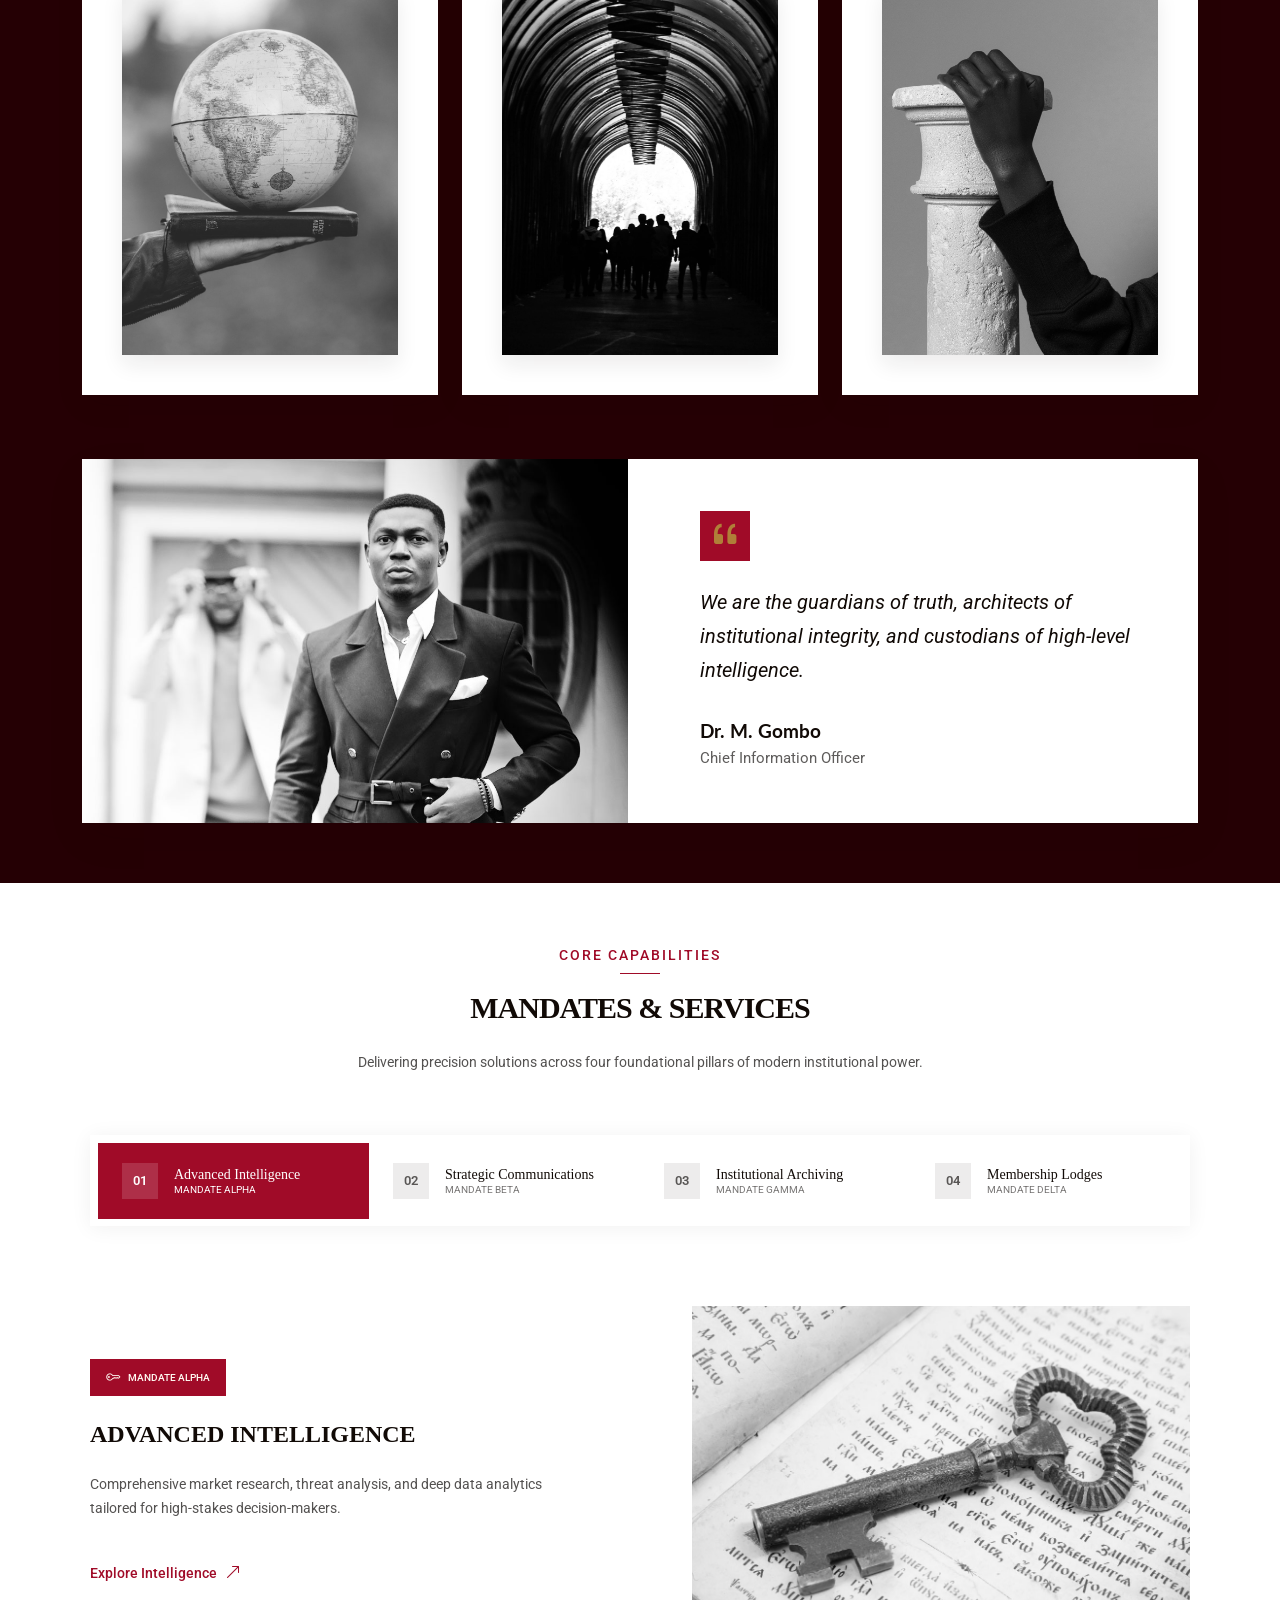
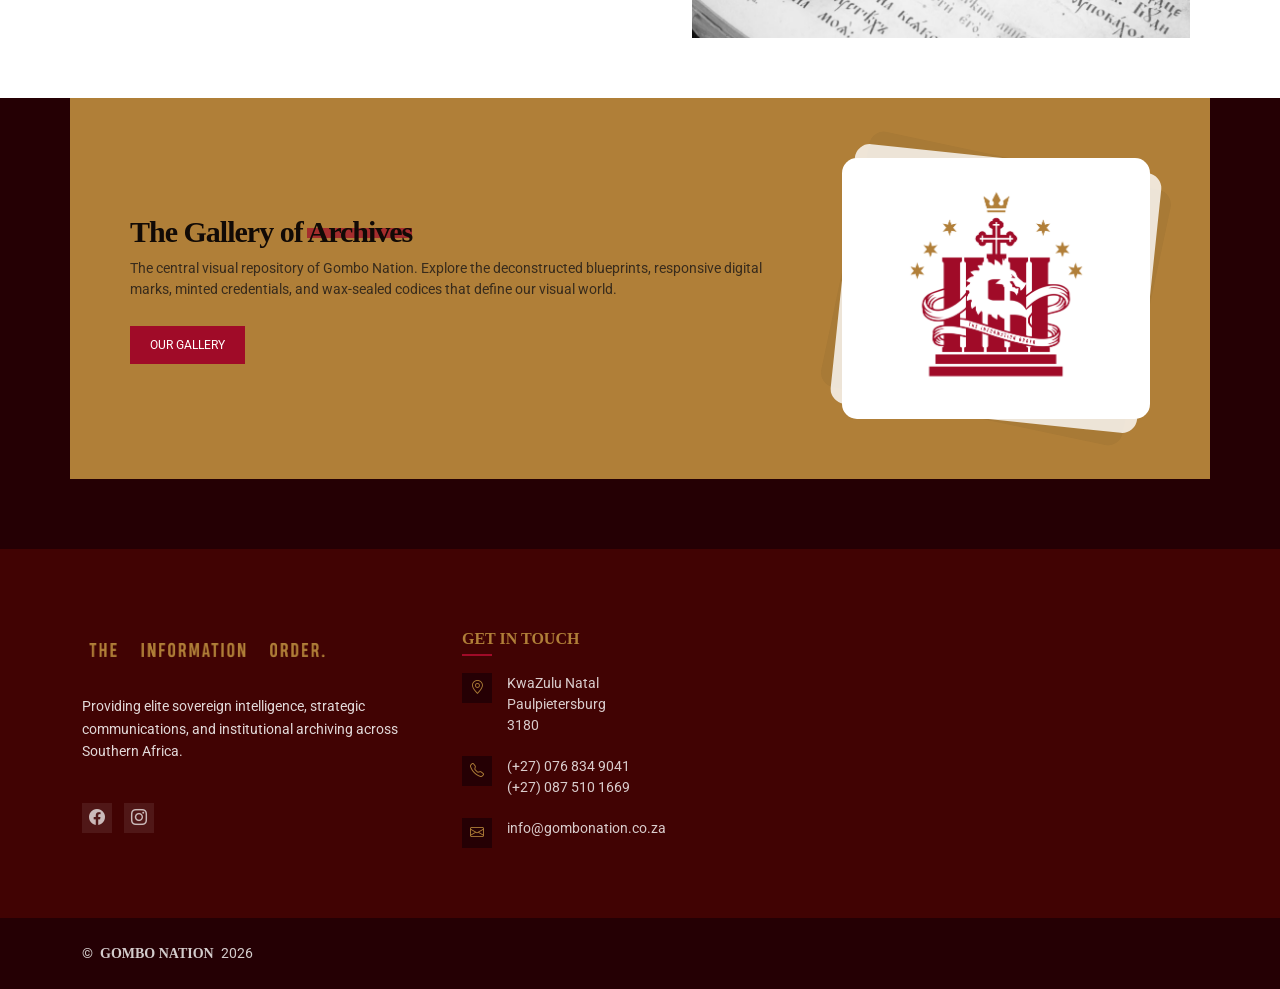
==== commit f9780ec2: "in third" ====
--- a/index.html
+++ b/index.html
@@ -364,7 +364,7 @@
         <div class="row g-5">
 
           <div class="col-lg-8 col-md-6 content d-flex flex-column justify-content-center order-last order-md-first">
-            <h3>The Gallery <em>Of Archives</em></h3>
+            <h3>The Gallery of <em> Archives</em></h3>
             <p>The central visual repository of Gombo Nation. Explore the deconstructed blueprints, responsive digital marks, minted credentials, and wax-sealed codices that define our visual world.</p>
             <a class="cta-btn align-self-start" href="gallery.html">Our Gallery</a>
           </div>
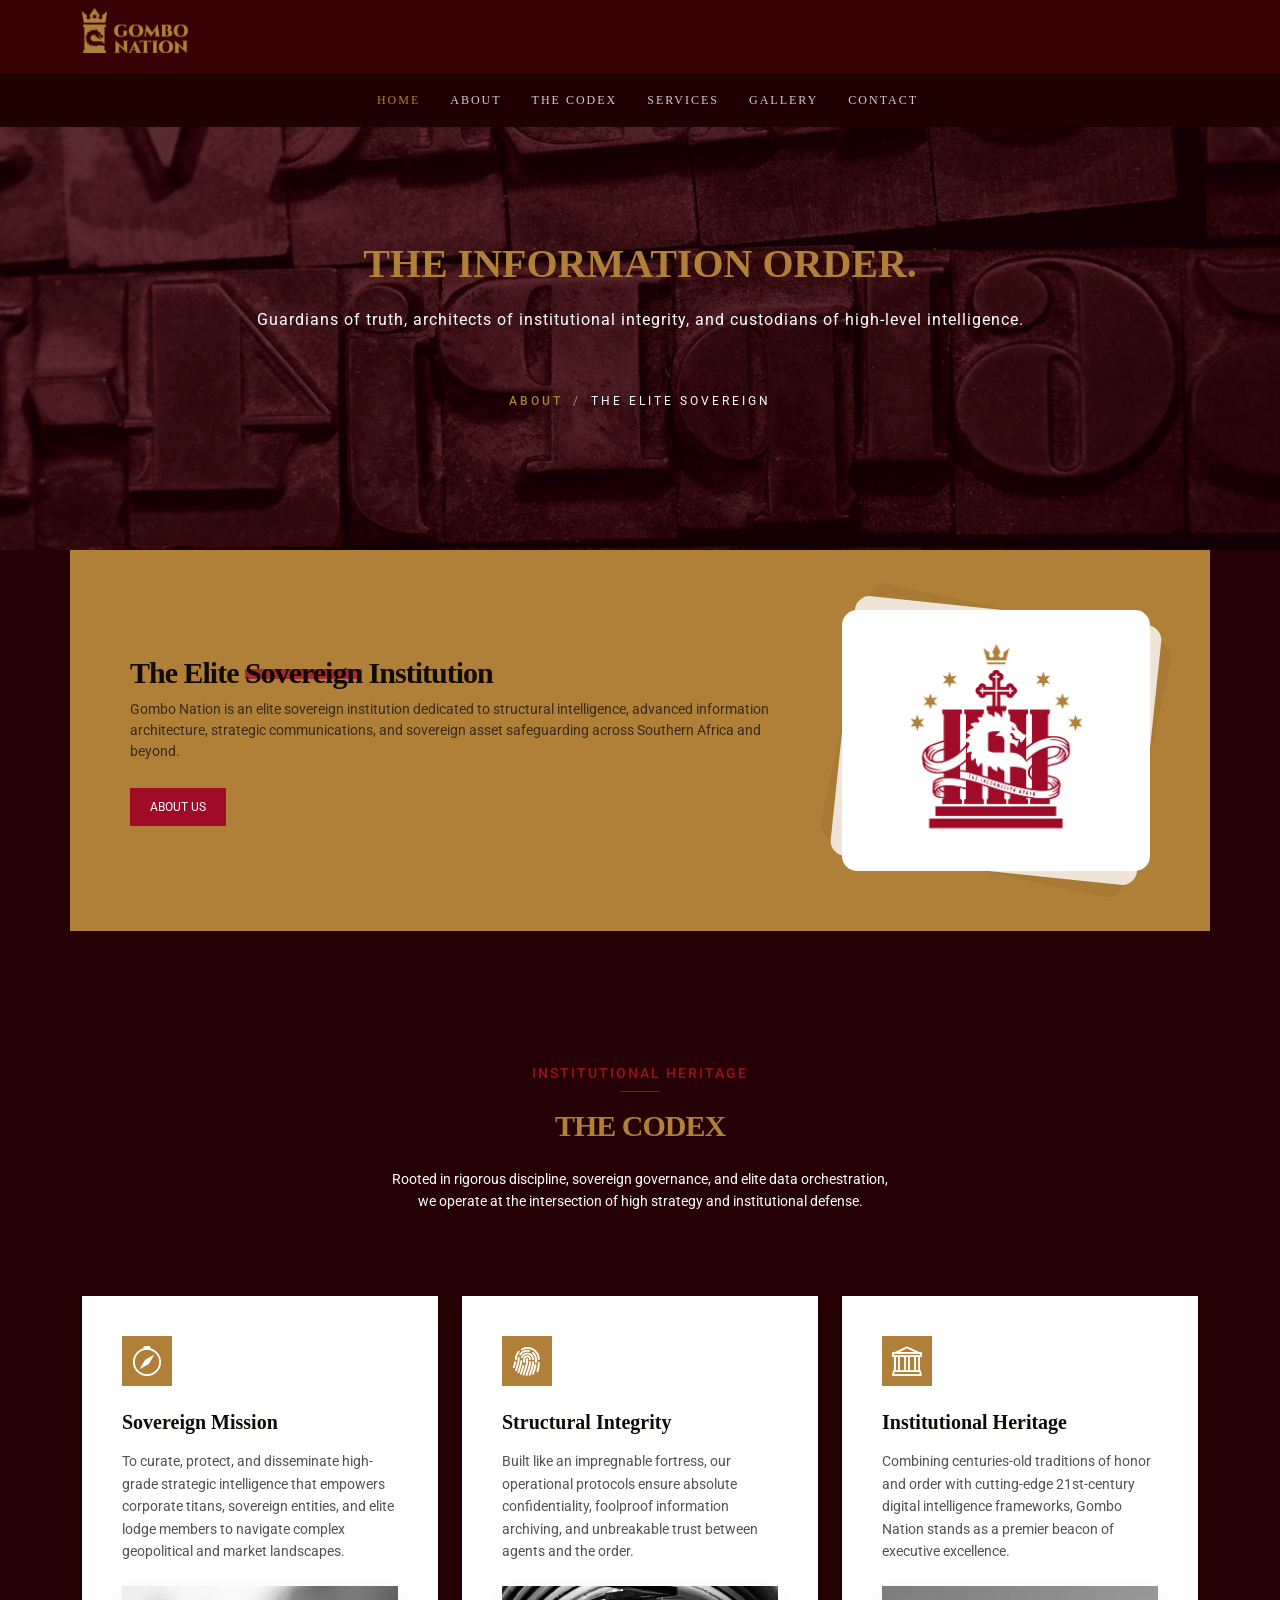
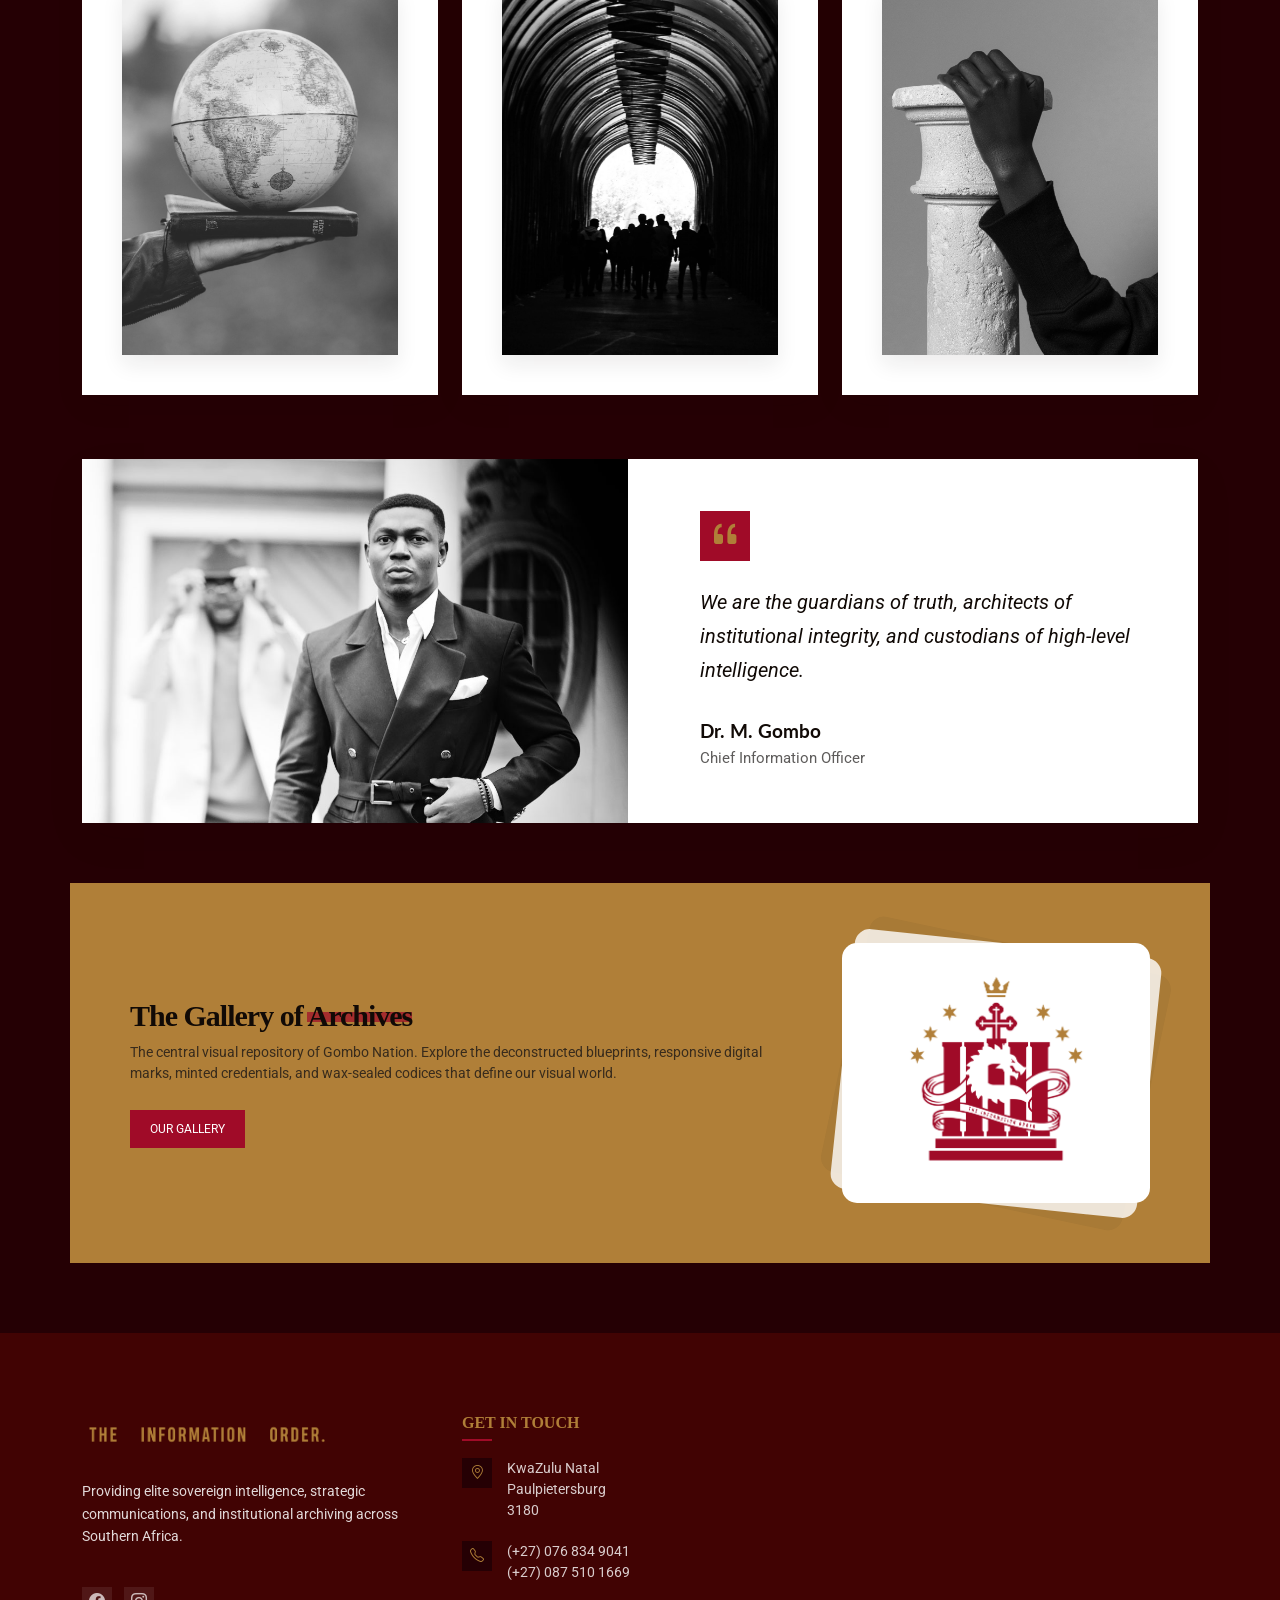
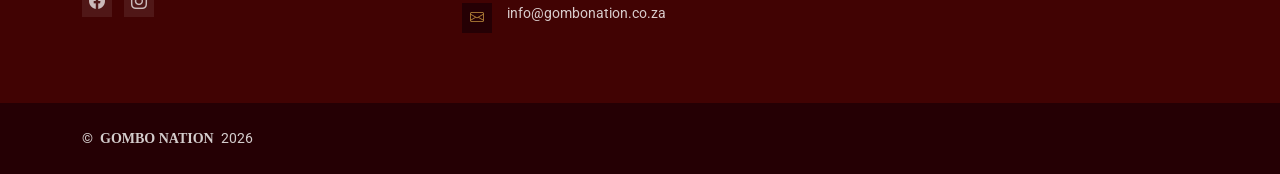
==== commit 862ee3b2: "html pages update" ====
--- a/index.html
+++ b/index.html
@@ -5,8 +5,8 @@
   <meta charset="utf-8">
   <meta content="width=device-width, initial-scale=1.0" name="viewport">
   <title>Gombo Nation | The Information Order</title>
-  <meta name="description" content="">
-  <meta name="keywords" content="">
+  <meta name="www.gombonation.co.za" content="The Information Order. Guardians of truth, architects of institutional integrity, and custodians of high-level intelligence.">
+  <meta content="Gombo Nation" name="The Elite Sovereign Institution. Providing elite sovereign intelligence, strategic communications, and institutional archiving.">
 
   <!-- Favicons -->
   <link href="assets/img/favicon.png" rel="icon">
@@ -191,172 +191,7 @@
 
     </section><!-- /Features Cards Section -->
 
-    <!-- Features Section -->
-    <section id="features" class="features section">
-
-      <!-- Section Title -->
-      <div class="container section-title" data-aos="fade-up">
-        <span class="subtitle">Core Capabilities</span>
-        <h2>Mandates & Services</h2>
-        <p>Delivering precision solutions across four foundational pillars of modern institutional power.</p>
-      </div><!-- End Section Title -->
-
-      <div class="container" data-aos="fade-up" data-aos-delay="100">
-
-        <div class="tabs-wrapper">
-          <div class="tabs-header" data-aos="fade-up" data-aos-delay="200">
-            <ul class="nav nav-tabs">
-              <li class="nav-item">
-                <a class="nav-link active show" data-bs-toggle="tab" data-bs-target="#features-tab-1">
-                  <div class="tab-content-preview">
-                    <span class="tab-number">01</span>
-                    <div class="tab-text">
-                      <h6>Advanced Intelligence</h6>
-                      <small>Mandate Alpha</small>
-                    </div>
-                  </div>
-                </a>
-              </li>
-              <li class="nav-item">
-                <a class="nav-link" data-bs-toggle="tab" data-bs-target="#features-tab-2">
-                  <div class="tab-content-preview">
-                    <span class="tab-number">02</span>
-                    <div class="tab-text">
-                      <h6>Strategic Communications</h6>
-                      <small>Mandate Beta</small>
-                    </div>
-                  </div>
-                </a>
-              </li>
-              <li class="nav-item">
-                <a class="nav-link" data-bs-toggle="tab" data-bs-target="#features-tab-3">
-                  <div class="tab-content-preview">
-                    <span class="tab-number">03</span>
-                    <div class="tab-text">
-                      <h6>Institutional Archiving</h6>
-                      <small>Mandate Gamma</small>
-                    </div>
-                  </div>
-                </a>
-              </li>
-              <li class="nav-item">
-                <a class="nav-link" data-bs-toggle="tab" data-bs-target="#features-tab-4">
-                  <div class="tab-content-preview">
-                    <span class="tab-number">04</span>
-                    <div class="tab-text">
-                      <h6>Membership Lodges</h6>
-                      <small>Mandate Delta</small>
-                    </div>
-                  </div>
-                </a>
-              </li>
-            </ul>
-          </div>
-
-          <div class="tab-content" data-aos="fade-up" data-aos-delay="300">
-
-            <div class="tab-pane fade active show" id="features-tab-1">
-              <div class="row align-items-center">
-                <div class="col-lg-6">
-                  <div class="content-area">
-                    <div class="content-badge">
-                      <i class="bi bi-key"></i>
-                      <span>Mandate Alpha</span>
-                    </div>
-                    <h3>Advanced Intelligence</h3>
-                    <p>Comprehensive market research, threat analysis, and deep data analytics tailored for high-stakes decision-makers.</p>
-
-                    <a href="#" class="explore-link">
-                      Explore Intelligence <i class="bi bi-arrow-up-right"></i>
-                    </a>
-                  </div>
-                </div>
-                <div class="col-lg-6">
-                  <div class="visual-content">
-                    <img src="assets/img/mandates-1.jpg" alt="" class="img-fluid">
-                  </div>
-                </div>
-              </div>
-            </div>
-
-            <div class="tab-pane fade" id="features-tab-2">
-              <div class="row align-items-center">
-                <div class="col-lg-6">
-                  <div class="content-area">
-                    <div class="content-badge">
-                      <i class="bi bi-key"></i>
-                      <span>Mandate Beta</span>
-                    </div>
-                    <h3>Strategic Communications</h3>
-                    <p>Executive brand positioning, crisis management messaging, and sovereign-grade public relations orchestration.</p>
-
-                    <a href="#" class="explore-link">
-                      View Strategy <i class="bi bi-arrow-up-right"></i>
-                    </a>
-                  </div>
-                </div>
-                <div class="col-lg-6">
-                  <div class="visual-content">
-                    <img src="assets/img/mandates-2.jpg" alt="" class="img-fluid">
-                  </div>
-                </div>
-              </div>
-            </div>
-
-            <div class="tab-pane fade" id="features-tab-3">
-              <div class="row align-items-center">
-                <div class="col-lg-6">
-                  <div class="content-area">
-                    <div class="content-badge">
-                      <i class="bi bi-key"></i>
-                      <span>Mandate Gamma</span>
-                    </div>
-                    <h3>Institutional Archiving</h3>
-                    <p>Secure document curation, historical ledger preservation, and encrypted digital vault management systems.</p>
-
-                     <a href="#" class="explore-link">
-                      Check Performance <i class="bi bi-arrow-up-right"></i>
-                    </a>
-                  </div>
-                </div>
-                <div class="col-lg-6">
-                  <div class="visual-content">
-                    <img src="assets/img/mandates-3.jpg" alt="" class="img-fluid">
-                  </div>
-                </div>
-              </div>
-            </div>
-
-            <div class="tab-pane fade" id="features-tab-4">
-              <div class="row align-items-center">
-                <div class="col-lg-6">
-                  <div class="content-area">
-                    <div class="content-badge">
-                      <i class="bi bi-key"></i>
-                      <span>Mandate Delta</span>
-                    </div>
-                    <h3>Membership Lodges</h3>
-                    <p>Exclusive network administration, agent credentialing, and high-level stakeholder summits across Southern Africa.</p>
-
-                    <a href="#" class="explore-link">
-                      Start Integration <i class="bi bi-arrow-up-right"></i>
-                    </a>
-                  </div>
-                </div>
-                <div class="col-lg-6">
-                  <div class="visual-content">
-                    <img src="assets/img/mandates-4.jpg" alt="" class="img-fluid">
-                  </div>
-                </div>
-              </div>
-            </div>
-
-          </div>
-        </div>
-
-      </div>
-
-    </section><!-- /Features Section -->
+    
 
     <!-- Call To Action Section -->
     <section id="call-to-action" class="call-to-action section">
--- a/assets/css/main.css
+++ b/assets/css/main.css
@@ -2819,7 +2819,6 @@
 }
 
 .portfolio .portfolio-card {
-  background: var(--surface-color);
   transition: all 0.4s ease-out;
   overflow: hidden;
 }
@@ -3941,6 +3940,10 @@
   margin: 0 auto 3rem;
 }
 
+.portfolio-details .section-title {
+  margin-bottom: 0px !important;
+}
+
 .portfolio-details .project-hero .hero-content .project-category {
   font-size: 0.85rem;
   letter-spacing: 0.1em;
@@ -3994,8 +3997,8 @@
 }
 
 .portfolio-details .visual-showcase {
-  margin-bottom: var(--section-spacing);
-  padding: 60px;
+  margin-bottom:20px;
+  padding: 40px;
 }
 
 .portfolio-details .visual-showcase .main-visual {
@@ -4187,7 +4190,9 @@
 }
 
 .portfolio-details .process-gallery {
-  margin-bottom: var(--section-spacing);
+  margin-bottom:10px;
+  margin-top: 90px;
+  padding: 20px;
 }
 
 .portfolio-details .process-gallery h3 {
